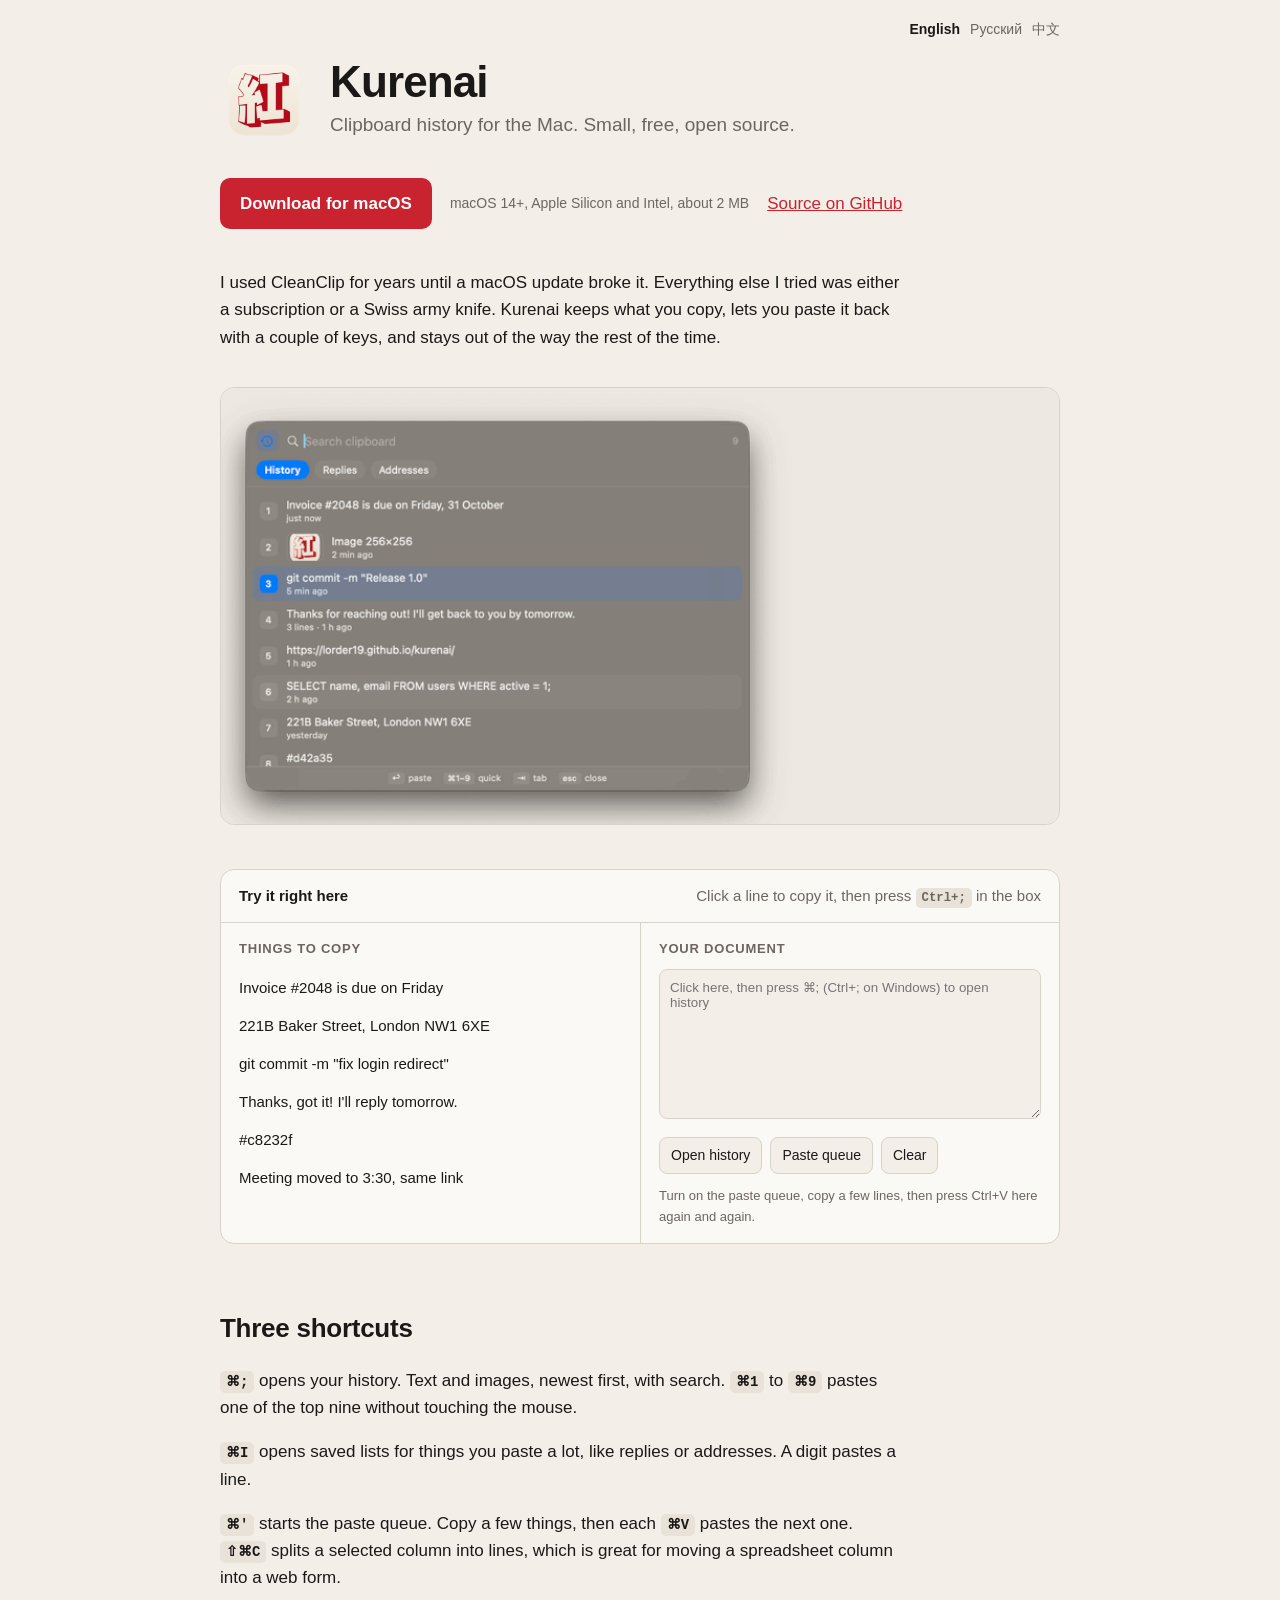
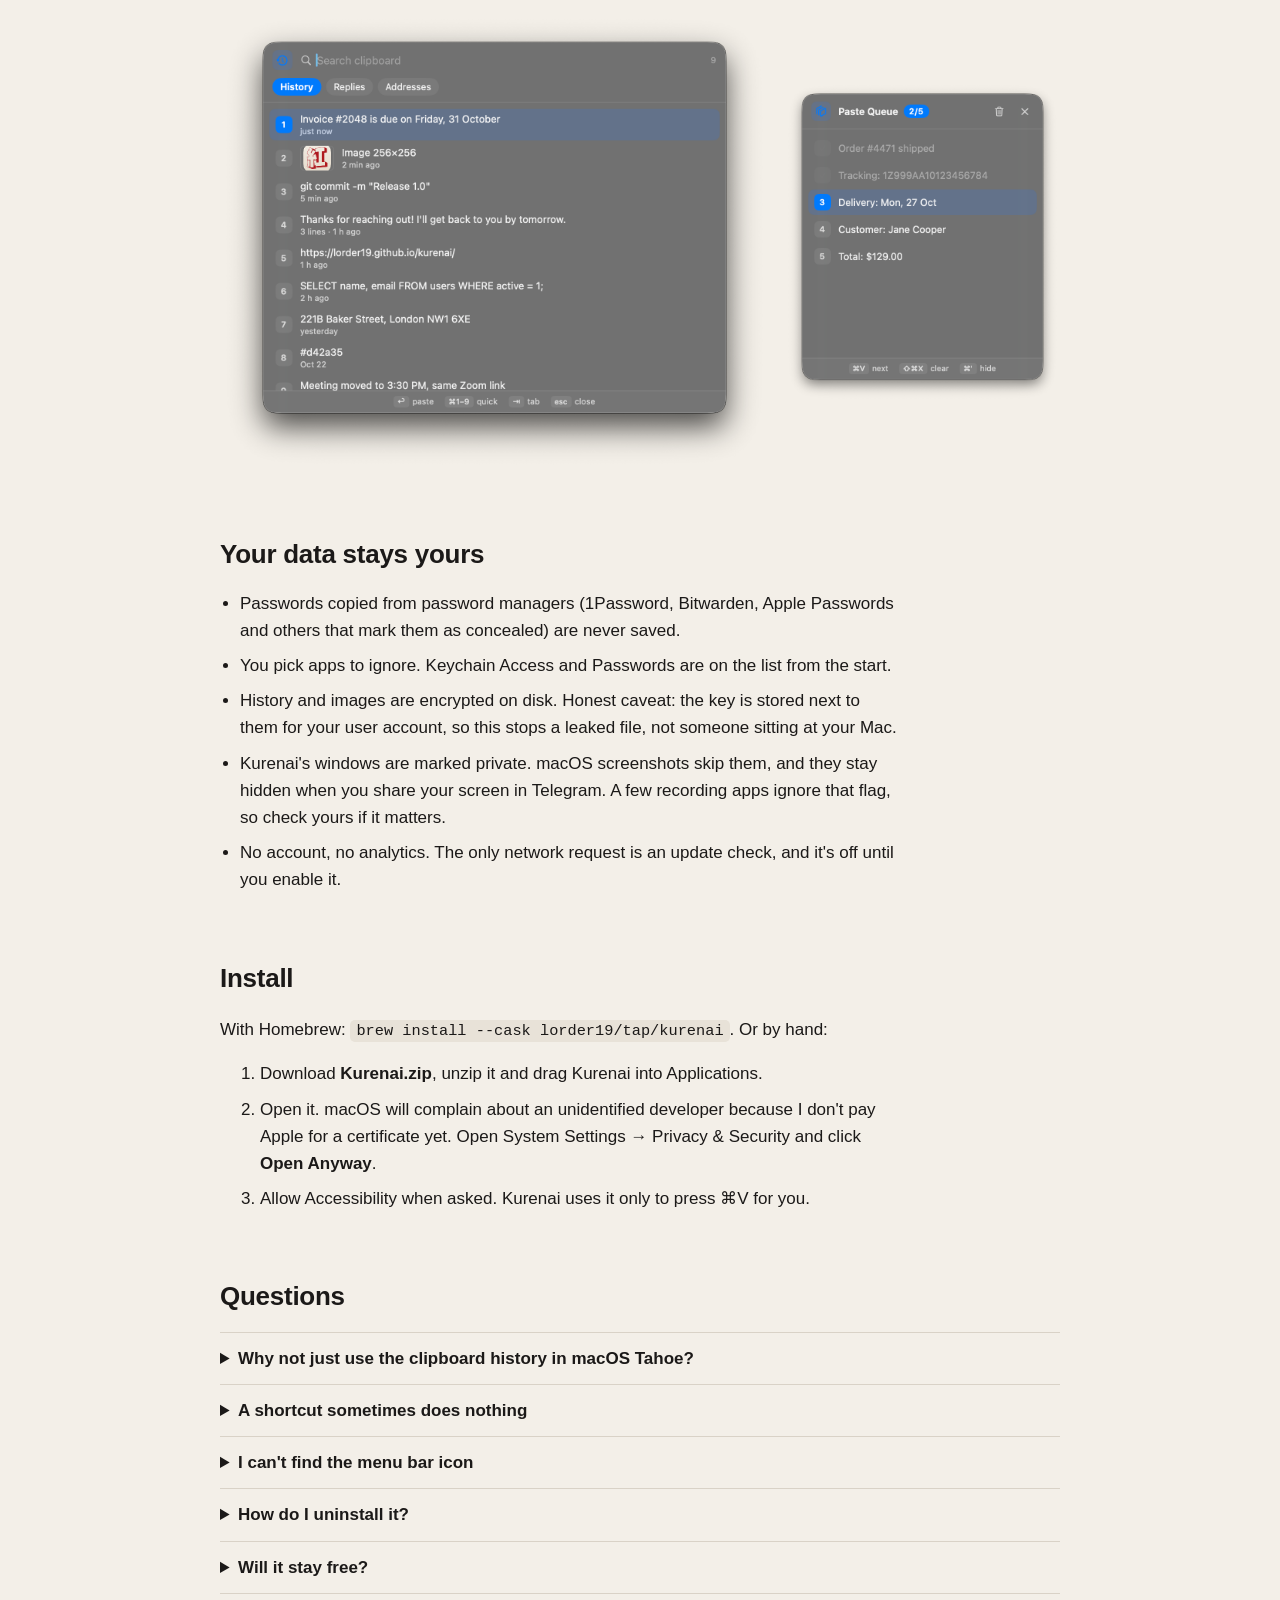
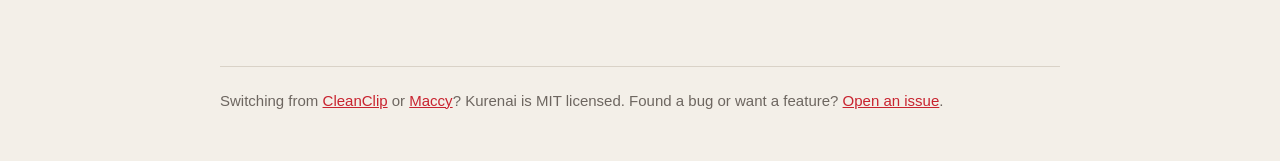
==== docs/index.html @ 61902a56 "Rename Clippo to Kurenai (0.4.0) New name, icon and menu bar icon. Data folder and an app updated in" ====
<!doctype html>
<html lang="en">
<head>
<meta charset="utf-8">
<meta name="viewport" content="width=device-width, initial-scale=1">
<title>Kurenai, clipboard history for the Mac</title>
<meta name="description" content="Free, open-source clipboard manager for macOS. History, saved snippets and a paste queue. Skips passwords, encrypted on disk, no account.">
<link rel="alternate" hreflang="en" href="https://lorder19.github.io/kurenai/">
<link rel="alternate" hreflang="ru" href="https://lorder19.github.io/kurenai/ru/">
<link rel="alternate" hreflang="zh-Hans" href="https://lorder19.github.io/kurenai/zh/">
<link rel="alternate" hreflang="x-default" href="https://lorder19.github.io/kurenai/">
<meta name="google-site-verification" content="4caM0wsNIhxIX8n1iZavVsmcZCDrMV4bq5Y9cVzSwYw" />
<link rel="icon" href="icon.png">
<meta property="og:title" content="Kurenai">
<meta property="og:description" content="Clipboard history for the Mac. Small, free, open source.">
<meta property="og:image" content="https://lorder19.github.io/kurenai/social.png">
<meta name="twitter:card" content="summary_large_image">
<style>
  :root {
    --paper: #f3efe8; --ink: #1b1918; --soft: #6d6660; --line: #d9d2c7; --card: #fbf9f5;
    --red: #c8232f; --red-ink: #8f141d; --key: #e8e2d8; --hl: #fde7e3;
  }
  @media (prefers-color-scheme: dark) {
    :root { --paper: #131211; --ink: #ece7df; --soft: #9a938a; --line: #2c2926; --card: #1b1917; --key: #2a2724; --hl: #3a1d1e; }
  }
  * { box-sizing: border-box; }
  html { -webkit-text-size-adjust: 100%; }
  body { margin: 0; background: var(--paper); color: var(--ink);
         font: 17px/1.6 -apple-system, BlinkMacSystemFont, "Helvetica Neue", sans-serif; }
  a { color: var(--red); }
  .wrap { max-width: 880px; margin: 0 auto; padding: 0 20px; }
  kbd { font: 600 0.82em/1 ui-monospace, "SF Mono", Menlo, monospace; background: var(--key); border-radius: 5px;
        padding: 3px 6px; white-space: nowrap; }

  header { padding: 56px 0 8px; display: grid; grid-template-columns: auto 1fr; gap: 22px; align-items: center; }
  header img { width: 88px; height: 88px; }
  h1 { font-size: 44px; line-height: 1; margin: 0 0 6px; letter-spacing: -0.02em; }
  .lede { margin: 0; color: var(--soft); font-size: 19px; }
  .get { display: flex; flex-wrap: wrap; gap: 10px 18px; align-items: center; margin: 26px 0 0; }
  .btn { background: var(--red); color: #fff; text-decoration: none; padding: 12px 20px; border-radius: 10px; font-weight: 600; }
  .btn:hover { background: var(--red-ink); }
  code { font: 0.9em ui-monospace, "SF Mono", Menlo, monospace; background: var(--key); padding: 2px 6px; border-radius: 5px; }
  .meta { color: var(--soft); font-size: 14px; }

  .note { margin: 40px 0 0; }
  .note, section > p, ul.plain, ol.steps, details p { max-width: 680px; }
  .demo { display: block; width: 100%; height: auto; margin: 36px 0 0; border-radius: 14px; border: 1px solid var(--line); }

  /* playground */
  .play { margin: 44px 0 0; border: 1px solid var(--line); border-radius: 14px; background: var(--card); overflow: hidden; }
  .play-head { display: flex; justify-content: space-between; gap: 12px; flex-wrap: wrap; padding: 14px 18px;
               border-bottom: 1px solid var(--line); font-size: 15px; }
  .play-head b { font-weight: 600; }
  .play-head span { color: var(--soft); }
  .play-body { display: grid; grid-template-columns: 1fr 1fr; }
  .col { padding: 16px 18px; }
  .col + .col { border-left: 1px solid var(--line); }
  .col h3 { margin: 0 0 10px; font-size: 13px; font-weight: 600; color: var(--soft); text-transform: uppercase; letter-spacing: .06em; }
  .src { list-style: none; margin: 0; padding: 0; }
  .src li { padding: 7px 10px; margin: 0 -10px; border-radius: 7px; cursor: pointer; font-size: 15px; }
  .src li:hover { background: var(--hl); }
  .src li.copied { animation: flash .5s; }
  @keyframes flash { from { background: var(--red); color: #fff; } }
  textarea { width: 100%; min-height: 150px; resize: vertical; border: 1px solid var(--line); border-radius: 8px;
             background: var(--paper); color: var(--ink); font: 15px/1.5 inherit; font-family: inherit; padding: 10px; }
  textarea:focus { outline: 2px solid var(--red); outline-offset: -1px; }
  .row { display: flex; flex-wrap: wrap; gap: 8px; margin-top: 10px; }
  .row button { font: inherit; font-size: 14px; border: 1px solid var(--line); background: var(--paper); color: var(--ink);
                padding: 6px 11px; border-radius: 8px; cursor: pointer; }
  .row button[aria-pressed="true"] { background: var(--red); border-color: var(--red); color: #fff; }

  .panel { position: absolute; left: 50%; top: 18px; transform: translateX(-50%); width: min(420px, calc(100% - 24px));
           background: var(--card); border: 1px solid var(--line); border-radius: 12px; box-shadow: 0 20px 50px rgba(0,0,0,.25);
           display: none; z-index: 3; }
  .panel.open { display: block; }
  .panel input { width: 100%; border: 0; border-bottom: 1px solid var(--line); background: transparent; color: var(--ink);
                 font: inherit; padding: 12px 14px; outline: none; }
  .panel ol { list-style: none; margin: 0; padding: 6px; max-height: 260px; overflow: auto; }
  .panel li { display: flex; gap: 10px; align-items: center; padding: 7px 8px; border-radius: 7px; cursor: pointer; font-size: 15px; }
  .panel li.sel { background: var(--hl); }
  .panel li i { font-style: normal; font: 600 12px ui-monospace, Menlo, monospace; width: 20px; height: 20px; border-radius: 5px;
                display: grid; place-items: center; background: var(--key); flex: none; }
  .panel li.sel i { background: var(--red); color: #fff; }
  .panel .empty { padding: 14px; color: var(--soft); font-size: 15px; }
  .stage { position: relative; }
  .queue { margin: 12px 0 0; padding: 0; list-style: none; font-size: 14px; }
  .queue li { padding: 3px 0; color: var(--ink); }
  .queue li.used { color: var(--soft); text-decoration: line-through; }
  .queue li.next::before { content: "→ "; color: var(--red); }
  .hint { color: var(--soft); font-size: 13px; margin: 8px 0 0; }

  section { margin: 64px 0 0; }
  h2 { font-size: 26px; letter-spacing: -0.01em; margin: 0 0 14px; }
  ul.plain { padding-left: 20px; margin: 0; }
  ul.plain li { margin: 8px 0; }
  .shots { display: grid; grid-template-columns: 2fr 1fr; gap: 16px; align-items: center; margin-top: 22px; }
  .shots img { width: 100%; height: auto; }
  ol.steps li { margin: 8px 0; }
  details { border-top: 1px solid var(--line); padding: 12px 0; }
  details:last-of-type { border-bottom: 1px solid var(--line); }
  summary { cursor: pointer; font-weight: 600; }
  details p { color: var(--soft); margin: 8px 0 0; }
  footer { margin: 72px 0 0; padding: 22px 0 48px; border-top: 1px solid var(--line); color: var(--soft); font-size: 15px; }

  @media (max-width: 640px) {
    header { grid-template-columns: 1fr; }
    h1 { font-size: 36px; }
    .play-body { grid-template-columns: 1fr; }
    .col + .col { border-left: 0; border-top: 1px solid var(--line); }
    .shots { grid-template-columns: 1fr; }
    .langs { position: static; text-align: right; padding-top: 14px; }
    header { padding-top: 20px; }
  }
  .langs { position: absolute; top: 18px; right: 20px; font-size: 14px; color: var(--soft); }
  .langs a { color: var(--soft); text-decoration: none; margin-left: 10px; }
  .langs a[aria-current] { color: var(--ink); font-weight: 600; }
  .wrap { position: relative; }
</style>
</head>
<body>
<div class="wrap">
  <nav class="langs"><a href="./" aria-current="page">English</a><a href="ru/">Русский</a><a href="zh/">中文</a></nav>
  <header>
    <img src="icon.png" alt="Kurenai icon">
    <div>
      <h1>Kurenai</h1>
      <p class="lede">Clipboard history for the Mac. Small, free, open source.</p>
    </div>
  </header>
  <div class="get">
    <a class="btn" href="https://github.com/Lorder19/kurenai/releases/latest">Download for macOS</a>
    <span class="meta">macOS 14+, Apple Silicon and Intel, about 2 MB</span>
    <a href="https://github.com/Lorder19/kurenai">Source on GitHub</a>
  </div>

  <p class="note">I used CleanClip for years until a macOS update broke it. Everything else I tried was either a subscription or a Swiss army knife. Kurenai keeps what you copy, lets you paste it back with a couple of keys, and stays out of the way the rest of the time.</p>

  <img class="demo" src="demo.gif" width="800" alt="Kurenai: browsing history, searching, and the paste queue pasting items one by one">

  <div class="play" id="play">
    <div class="play-head"><b>Try it right here</b><span>Click a line to copy it, then press <kbd id="k-hist">⌘;</kbd> in the box</span></div>
    <div class="play-body">
      <div class="col">
        <h3>Things to copy</h3>
        <ul class="src" id="src">
          <li>Invoice #2048 is due on Friday</li>
          <li>221B Baker Street, London NW1 6XE</li>
          <li>git commit -m "fix login redirect"</li>
          <li>Thanks, got it! I'll reply tomorrow.</li>
          <li>#c8232f</li>
          <li>Meeting moved to 3:30, same link</li>
        </ul>
      </div>
      <div class="col stage">
        <h3>Your document</h3>
        <div class="panel" id="panel" role="dialog" aria-label="Clipboard history">
          <input id="q" placeholder="Search clipboard" autocomplete="off">
          <ol id="hist"></ol>
        </div>
        <textarea id="doc" placeholder="Click here, then press ⌘; (Ctrl+; on Windows) to open history"></textarea>
        <div class="row">
          <button id="b-hist">Open history</button>
          <button id="b-queue" aria-pressed="false">Paste queue</button>
          <button id="b-clear">Clear</button>
        </div>
        <ol class="queue" id="queue"></ol>
        <p class="hint" id="hint">Turn on the paste queue, copy a few lines, then press ⌘V here again and again.</p>
      </div>
    </div>
  </div>

  <section>
    <h2>Three shortcuts</h2>
    <p><kbd>⌘;</kbd> opens your history. Text and images, newest first, with search. <kbd>⌘1</kbd> to <kbd>⌘9</kbd> pastes one of the top nine without touching the mouse.</p>
    <p><kbd>⌘I</kbd> opens saved lists for things you paste a lot, like replies or addresses. A digit pastes a line.</p>
    <p><kbd>⌘'</kbd> starts the paste queue. Copy a few things, then each <kbd>⌘V</kbd> pastes the next one. <kbd>⇧⌘C</kbd> splits a selected column into lines, which is great for moving a spreadsheet column into a web form.</p>
    <div class="shots">
      <img src="screenshots/history.png" width="560" alt="Kurenai history window">
      <img src="screenshots/queue.png" width="260" alt="Paste queue window">
    </div>
  </section>

  <section>
    <h2>Your data stays yours</h2>
    <ul class="plain">
      <li>Passwords copied from password managers (1Password, Bitwarden, Apple Passwords and others that mark them as concealed) are never saved.</li>
      <li>You pick apps to ignore. Keychain Access and Passwords are on the list from the start.</li>
      <li>History and images are encrypted on disk. Honest caveat: the key is stored next to them for your user account, so this stops a leaked file, not someone sitting at your Mac.</li>
      <li>Kurenai's windows are marked private. macOS screenshots skip them, and they stay hidden when you share your screen in Telegram. A few recording apps ignore that flag, so check yours if it matters.</li>
      <li>No account, no analytics. The only network request is an update check, and it's off until you enable it.</li>
    </ul>
  </section>

  <section>
    <h2>Install</h2>
    <p>With Homebrew: <code>brew install --cask lorder19/tap/kurenai</code>. Or by hand:</p>
    <ol class="steps">
      <li>Download <b>Kurenai.zip</b>, unzip it and drag Kurenai into Applications.</li>
      <li>Open it. macOS will complain about an unidentified developer because I don't pay Apple for a certificate yet. Open System Settings → Privacy &amp; Security and click <b>Open Anyway</b>.</li>
      <li>Allow Accessibility when asked. Kurenai uses it only to press ⌘V for you.</li>
    </ol>
  </section>

  <section>
    <h2>Questions</h2>
    <details><summary>Why not just use the clipboard history in macOS Tahoe?</summary>
      <p>It's fine for finding something you copied. Kurenai is built around pasting: numbered items, saved lists and the paste queue, all from the keyboard.</p></details>
    <details><summary>A shortcut sometimes does nothing</summary>
      <p>When a password field is focused, macOS turns on Secure Input and blocks global shortcuts for every app. Some password managers forget to turn it off. Switching apps, or restarting the password manager, fixes it. Kurenai shows a warning in its menu when this happens.</p></details>
    <details><summary>I can't find the menu bar icon</summary>
      <p>On MacBooks with a notch, extra icons can hide behind it. The shortcuts still work, and opening Kurenai again from Spotlight brings up Settings.</p></details>
    <details><summary>How do I uninstall it?</summary>
      <p>Quit Kurenai, delete the app, then delete ~/Library/Application Support/Kurenai.</p></details>
    <details><summary>Will it stay free?</summary>
      <p>Yes, everything you see here stays free. I might add a paid version later with extras like keeping rich text formatting, to pay for an Apple developer account.</p></details>
  </section>

  <footer>
    Switching from <a href="cleanclip-alternative/">CleanClip</a> or <a href="maccy-alternative/">Maccy</a>? Kurenai is MIT licensed. Found a bug or want a feature? <a href="https://github.com/Lorder19/kurenai/issues">Open an issue</a>.
  </footer>
</div>

<script>
(() => {
  const mac = /Mac|iPhone|iPad/.test(navigator.platform);
  if (!mac) {
    document.getElementById('k-hist').textContent = 'Ctrl+;';
    document.getElementById('hint').textContent = 'Turn on the paste queue, copy a few lines, then press Ctrl+V here again and again.';
  }
  const doc = document.getElementById('doc'), panel = document.getElementById('panel'), q = document.getElementById('q');
  const histEl = document.getElementById('hist'), queueEl = document.getElementById('queue'), qBtn = document.getElementById('b-queue');
  let history = [], queue = [], cursor = 0, sel = 0, queueOn = false;

  function copy(text, el) {
    history = [text, ...history.filter(t => t !== text)].slice(0, 30);
    if (queueOn) queue.push(text);
    navigator.clipboard?.writeText(text).catch(() => {});
    if (el) { el.classList.remove('copied'); void el.offsetWidth; el.classList.add('copied'); }
    renderQueue();
  }
  function filtered() {
    const s = q.value.trim().toLowerCase();
    return s ? history.filter(t => t.toLowerCase().includes(s)) : history;
  }
  function renderHist() {
    const items = filtered();
    sel = Math.min(sel, Math.max(items.length - 1, 0));
    histEl.innerHTML = '';
    if (!items.length) {
      histEl.innerHTML = '<li class="empty">' + (history.length ? 'Nothing found' : 'Copy something on the left first') + '</li>';
      return;
    }
    items.forEach((t, i) => {
      const li = document.createElement('li');
      if (i === sel) li.className = 'sel';
      const n = document.createElement('i'); n.textContent = i < 9 ? i + 1 : '';
      li.append(n, document.createTextNode(t));
      li.onclick = () => pick(t);
      histEl.append(li);
    });
  }
  function renderQueue() {
    queueEl.innerHTML = '';
    if (!queueOn) return;
    queue.forEach((t, i) => {
      const li = document.createElement('li');
      li.textContent = t;
      li.className = i < cursor ? 'used' : i === cursor ? 'next' : '';
      queueEl.append(li);
    });
  }
  function insert(text) {
    const a = doc.selectionStart, b = doc.selectionEnd;
    doc.value = doc.value.slice(0, a) + text + doc.value.slice(b);
    doc.selectionStart = doc.selectionEnd = a + text.length;
  }
  function openPanel() { q.value = ''; sel = 0; renderHist(); panel.classList.add('open'); q.focus(); }
  function closePanel() { panel.classList.remove('open'); doc.focus(); }
  function pick(t) { closePanel(); insert(t + '\n'); copy(t); }

  document.querySelectorAll('#src li').forEach(li => li.onclick = () => copy(li.textContent, li));
  document.getElementById('b-hist').onclick = openPanel;
  document.getElementById('b-clear').onclick = () => { doc.value = ''; queue = []; cursor = 0; renderQueue(); };
  qBtn.onclick = () => { queueOn = !queueOn; qBtn.setAttribute('aria-pressed', queueOn); queue = []; cursor = 0; renderQueue(); };

  const isMod = e => mac ? e.metaKey : e.ctrlKey;
  doc.addEventListener('keydown', e => {
    if (isMod(e) && e.key === ';') { e.preventDefault(); openPanel(); }
    if (isMod(e) && e.key.toLowerCase() === 'v' && queueOn && queue.length) {
      e.preventDefault();
      if (cursor >= queue.length) cursor = 0;
      insert(queue[cursor] + '\n'); cursor++; renderQueue();
    }
  });
  q.addEventListener('input', () => { sel = 0; renderHist(); });
  q.addEventListener('keydown', e => {
    const items = filtered();
    if (e.key === 'Escape') { e.preventDefault(); closePanel(); }
    else if (e.key === 'ArrowDown') { e.preventDefault(); sel = Math.min(sel + 1, items.length - 1); renderHist(); }
    else if (e.key === 'ArrowUp') { e.preventDefault(); sel = Math.max(sel - 1, 0); renderHist(); }
    else if (e.key === 'Enter' && items[sel]) { e.preventDefault(); pick(items[sel]); }
    else if (isMod(e) && /^[1-9]$/.test(e.key) && items[+e.key - 1]) { e.preventDefault(); pick(items[+e.key - 1]); }
  });
  document.addEventListener('click', e => { if (panel.classList.contains('open') && !panel.contains(e.target) && e.target.id !== 'b-hist') closePanel(); });
})();
</script>
</body>
</html>
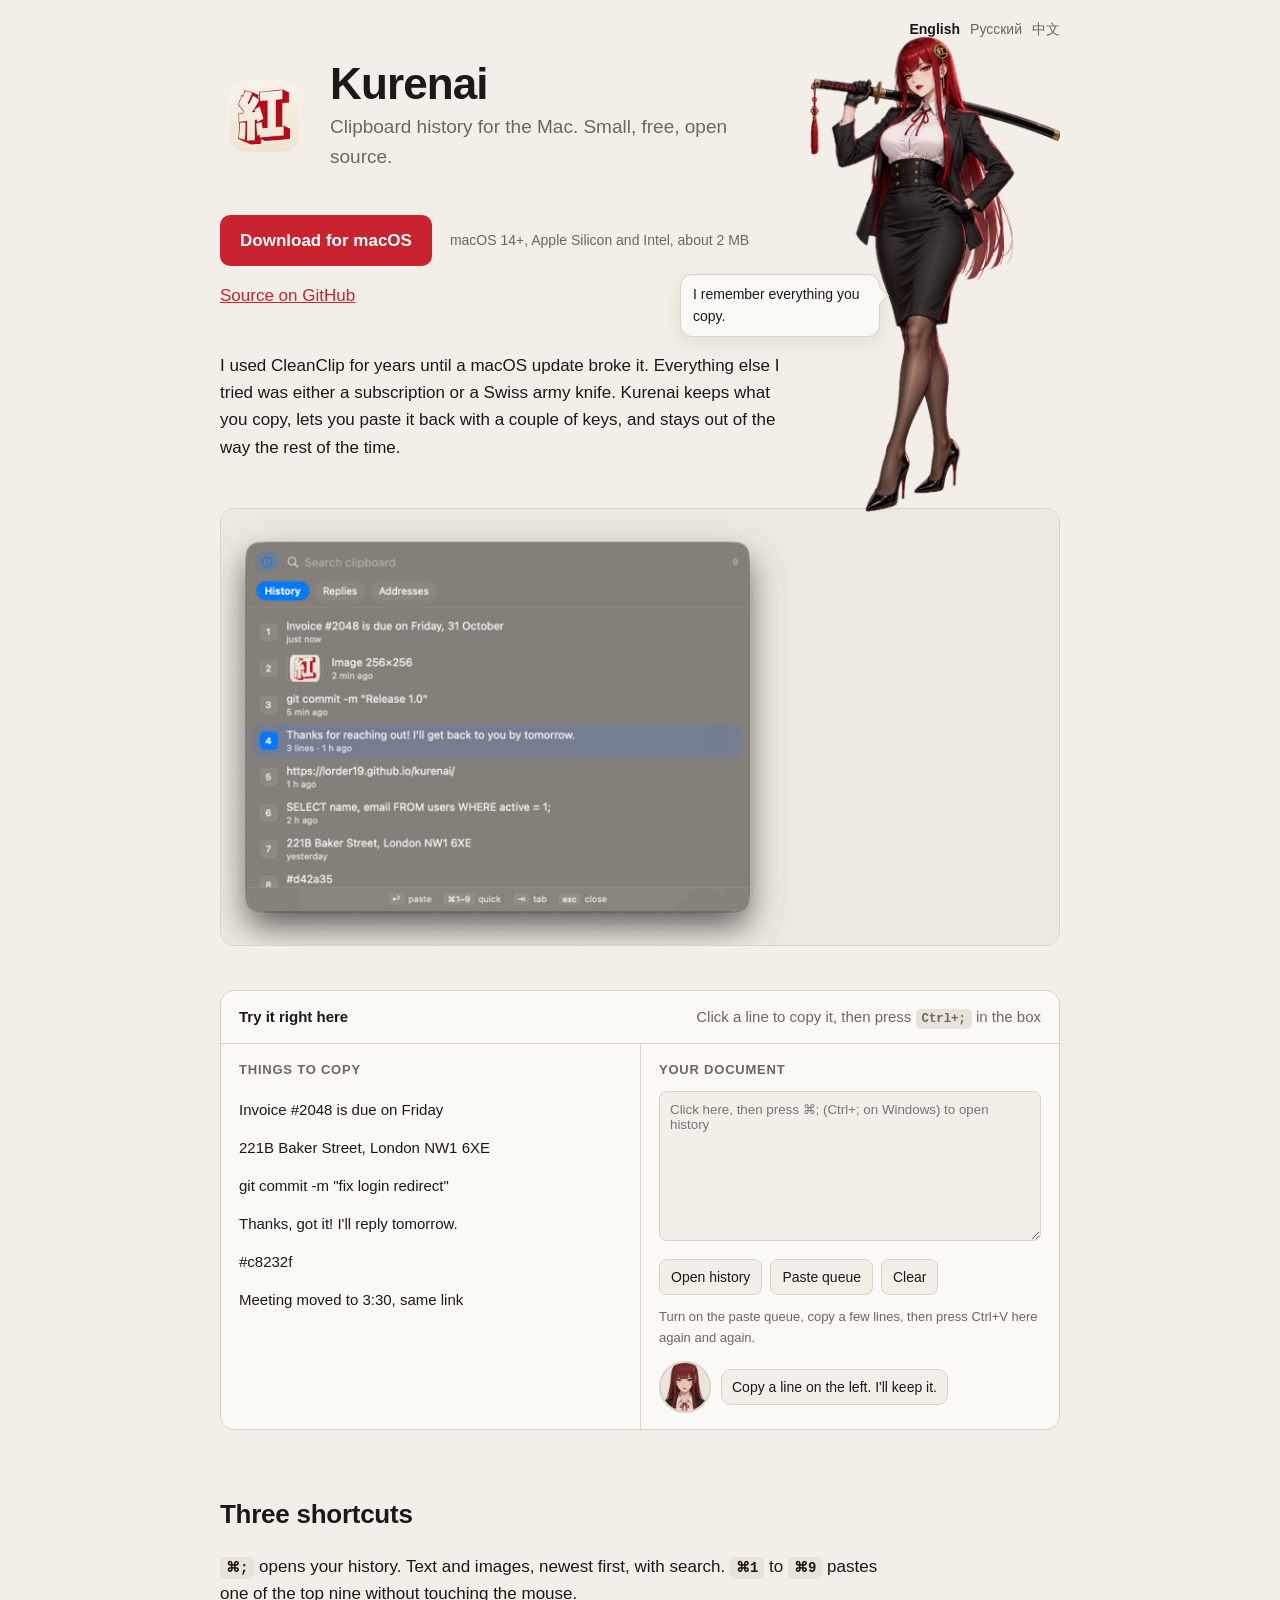
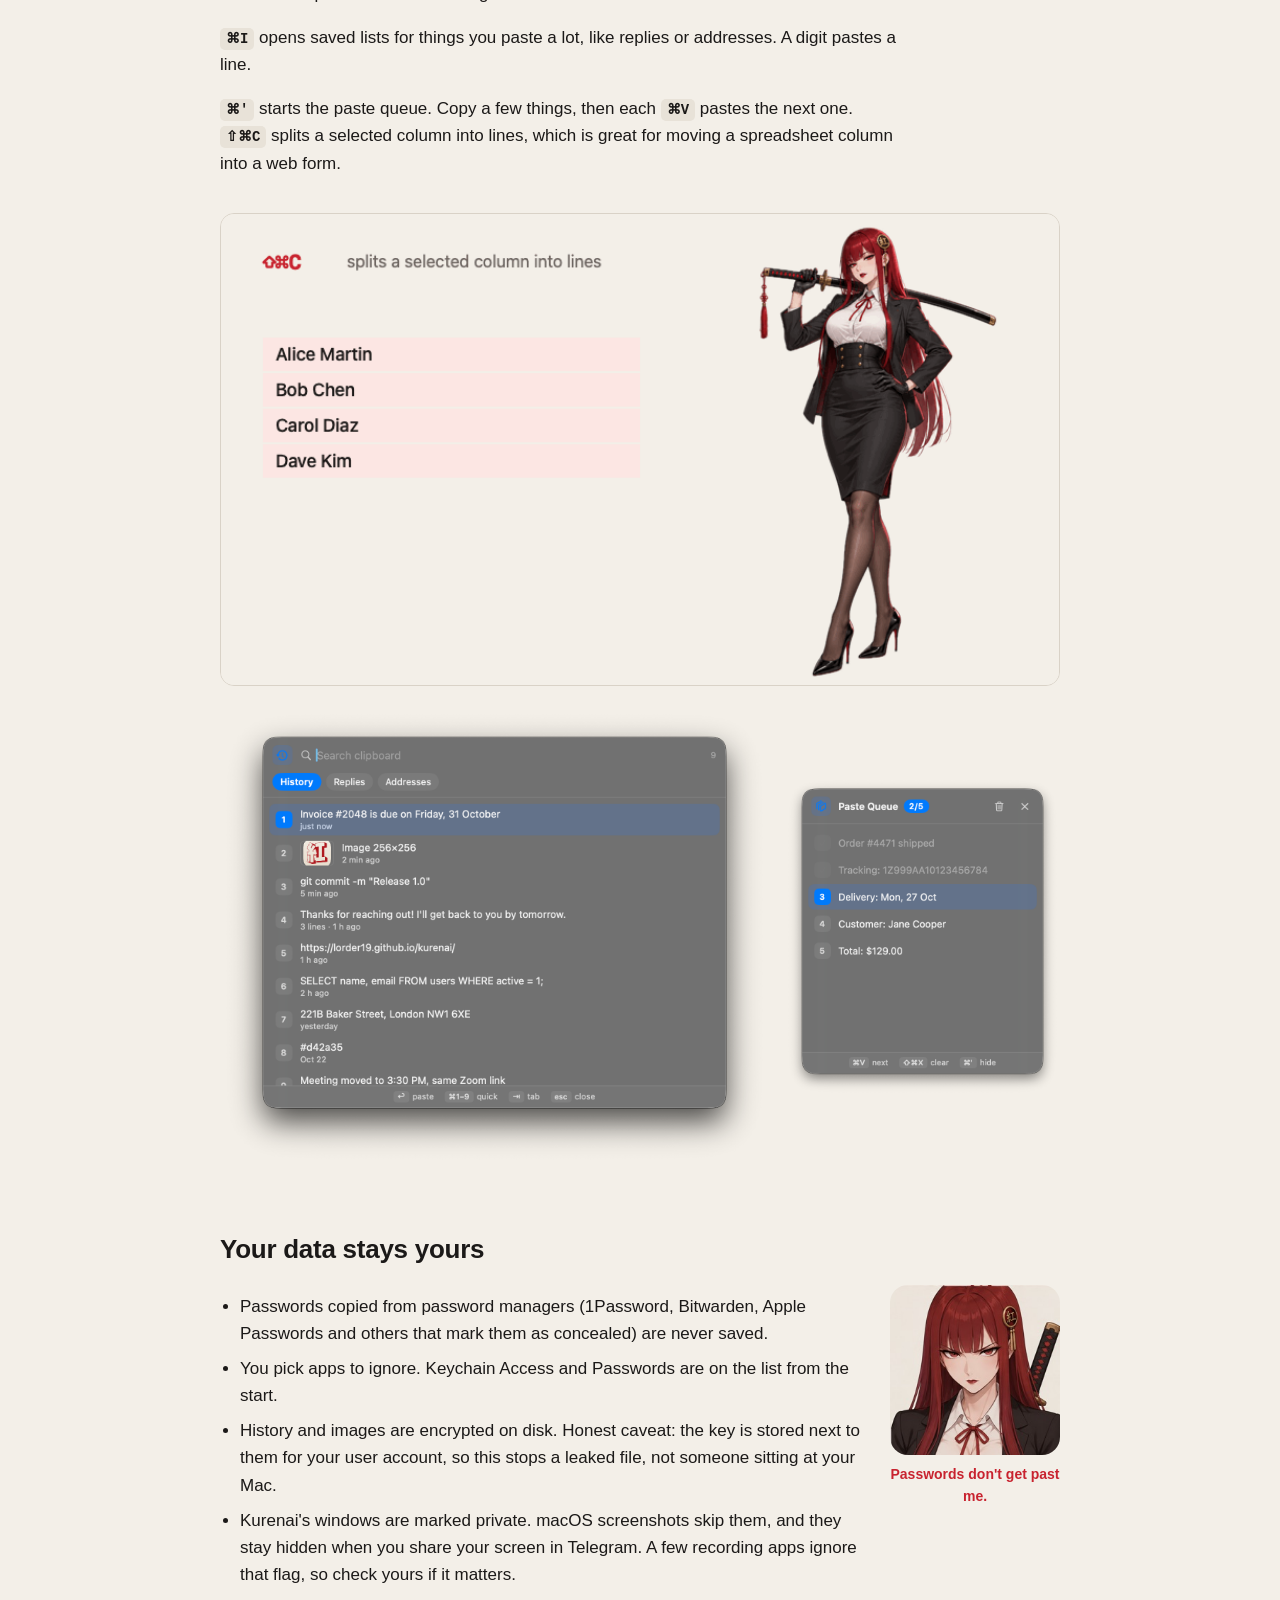
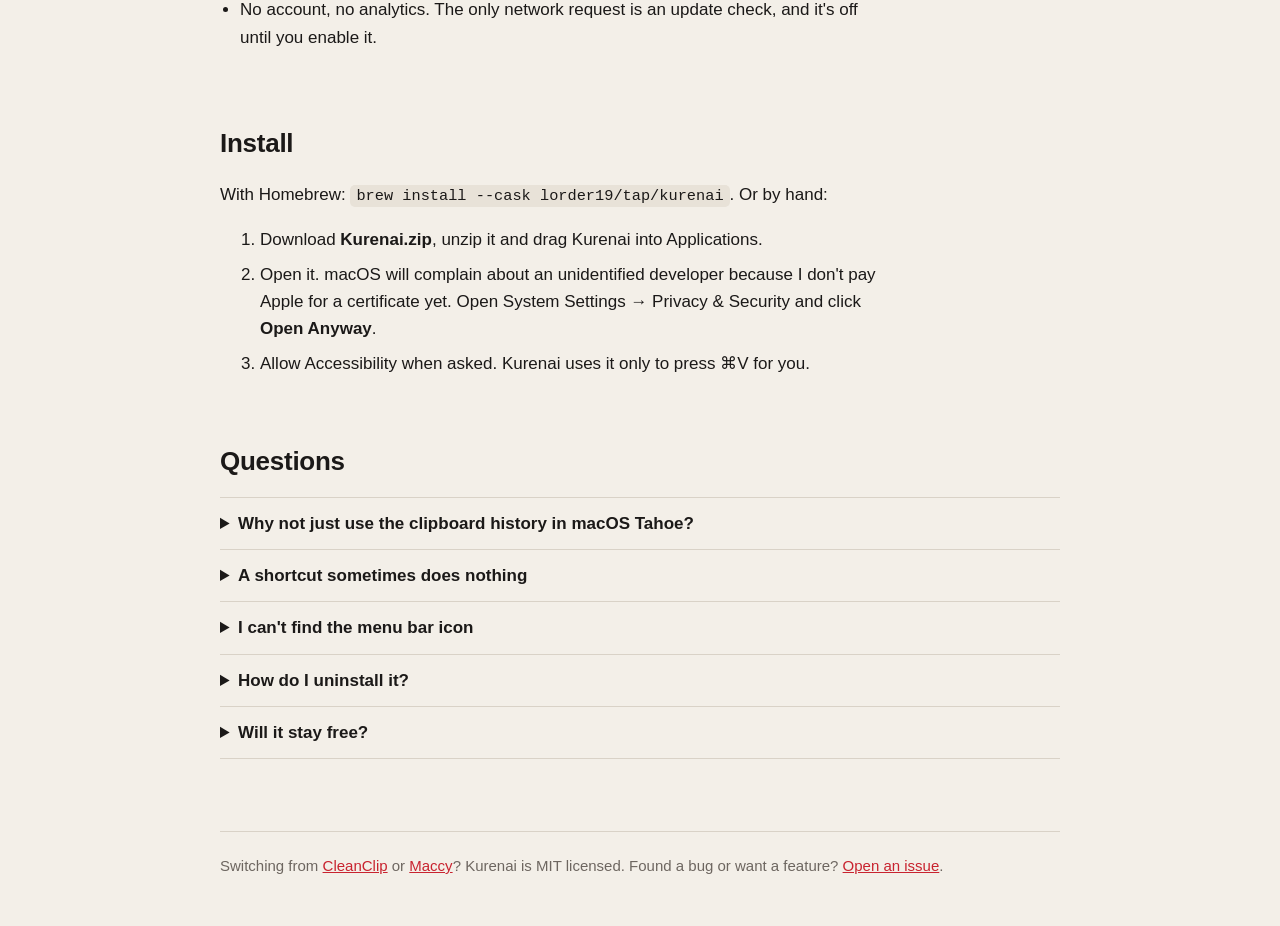
==== commit 73cbffd4: "Site: Kurenai mascot in the hero, sandbox reactions, privacy block, 404, new social card and split G" ====
--- a/docs/index.html
+++ b/docs/index.html
@@ -115,11 +115,38 @@
   .langs a { color: var(--soft); text-decoration: none; margin-left: 10px; }
   .langs a[aria-current] { color: var(--ink); font-weight: 600; }
   .wrap { position: relative; }
+
+  /* mascot */
+  .top { display: grid; grid-template-columns: 1fr 250px; gap: 0 24px; }
+  .mascot { grid-column: 2; grid-row: 1 / span 3; position: relative; margin: 36px 0 -40px; align-self: end; }
+  .mascot img { display: block; width: 100%; height: auto; transform-origin: 50% 100%; animation: breathe 5s ease-in-out infinite; }
+  @keyframes breathe { 50% { transform: scale(1.006, 1.012); } }
+  .say { position: absolute; right: 72%; top: 50%; width: max-content; max-width: 200px; background: var(--card); border: 1px solid var(--line);
+         border-radius: 12px; padding: 8px 12px; font-size: 14px; box-shadow: 0 6px 20px rgba(0,0,0,.08); }
+  .say::after { content: ""; position: absolute; right: -7px; top: 14px; width: 12px; height: 12px; background: var(--card);
+                border: 1px solid var(--line); border-width: 1px 1px 0 0; transform: rotate(45deg); }
+  .kr { display: flex; gap: 10px; align-items: center; margin: 12px 0 0; min-height: 52px; }
+  .kr img { width: 52px; height: 52px; border-radius: 50%; object-fit: cover; object-position: 50% 15%; flex: none;
+            border: 2px solid var(--line); transition: transform .2s; }
+  .kr img.pop { transform: scale(1.12); }
+  .kr span { font-size: 14px; background: var(--paper); border: 1px solid var(--line); border-radius: 10px; padding: 6px 10px; }
+  .priv { display: grid; grid-template-columns: 1fr 170px; gap: 24px; align-items: start; }
+  .priv figure { margin: 0; text-align: center; }
+  .priv figure img { width: 170px; height: 170px; border-radius: 18px; object-fit: cover; object-position: 50% 10%; display: block; }
+  .priv figcaption { font-size: 14px; font-weight: 600; margin-top: 8px; color: var(--red); }
+  @media (max-width: 760px) {
+    .top { grid-template-columns: 1fr; }
+    .mascot { display: none; }
+    .priv { grid-template-columns: 1fr; }
+    .priv figure { display: none; }
+  }
+  @media (prefers-reduced-motion: reduce) { .mascot img { animation: none; } }
 </style>
 </head>
 <body>
 <div class="wrap">
   <nav class="langs"><a href="./" aria-current="page">English</a><a href="ru/">Русский</a><a href="zh/">中文</a></nav>
+  <div class="top">
   <header>
     <img src="icon.png" alt="Kurenai icon">
     <div>
@@ -134,6 +161,8 @@
   </div>
 
   <p class="note">I used CleanClip for years until a macOS update broke it. Everything else I tried was either a subscription or a Swiss army knife. Kurenai keeps what you copy, lets you paste it back with a couple of keys, and stays out of the way the rest of the time.</p>
+    <figure class="mascot"><img src="mascot/kurenai.png" width="500" height="952" alt="Kurenai, the app's mascot: a red-haired woman in a black suit with a katana on her shoulder"><div class="say">I remember everything you copy.</div></figure>
+  </div>
 
   <img class="demo" src="demo.gif" width="800" alt="Kurenai: browsing history, searching, and the paste queue pasting items one by one">
 
@@ -165,6 +194,7 @@
         </div>
         <ol class="queue" id="queue"></ol>
         <p class="hint" id="hint">Turn on the paste queue, copy a few lines, then press ⌘V here again and again.</p>
+        <div class="kr" aria-live="polite"><img id="kr-face" src="mascot/neutral.jpg" alt=""><span id="kr-say">Copy a line on the left. I'll keep it.</span></div>
       </div>
     </div>
   </div>
@@ -174,6 +204,7 @@
     <p><kbd>⌘;</kbd> opens your history. Text and images, newest first, with search. <kbd>⌘1</kbd> to <kbd>⌘9</kbd> pastes one of the top nine without touching the mouse.</p>
     <p><kbd>⌘I</kbd> opens saved lists for things you paste a lot, like replies or addresses. A digit pastes a line.</p>
     <p><kbd>⌘'</kbd> starts the paste queue. Copy a few things, then each <kbd>⌘V</kbd> pastes the next one. <kbd>⇧⌘C</kbd> splits a selected column into lines, which is great for moving a spreadsheet column into a web form.</p>
+    <img class="demo" src="split.gif" width="800" height="450" loading="lazy" alt="Kurenai slices a selected column into four lines for the paste queue">
     <div class="shots">
       <img src="screenshots/history.png" width="560" alt="Kurenai history window">
       <img src="screenshots/queue.png" width="260" alt="Paste queue window">
@@ -182,6 +213,7 @@
 
   <section>
     <h2>Your data stays yours</h2>
+    <div class="priv">
     <ul class="plain">
       <li>Passwords copied from password managers (1Password, Bitwarden, Apple Passwords and others that mark them as concealed) are never saved.</li>
       <li>You pick apps to ignore. Keychain Access and Passwords are on the list from the start.</li>
@@ -189,6 +221,7 @@
       <li>Kurenai's windows are marked private. macOS screenshots skip them, and they stay hidden when you share your screen in Telegram. A few recording apps ignore that flag, so check yours if it matters.</li>
       <li>No account, no analytics. The only network request is an update check, and it's off until you enable it.</li>
     </ul>
+    <figure><img src="mascot/glare.jpg" alt=""><figcaption>Passwords don't get past me.</figcaption></figure></div>
   </section>
 
   <section>
@@ -231,12 +264,20 @@
   const histEl = document.getElementById('hist'), queueEl = document.getElementById('queue'), qBtn = document.getElementById('b-queue');
   let history = [], queue = [], cursor = 0, sel = 0, queueOn = false;
 
+  const KR = {"copied": "Got it. Press ⌘; in the box to see it again.", "qon": "Queue's on. Copy a few lines, I'll keep them in order.", "left": "{n} left. Keep pressing ⌘V.", "done": "All pasted. Not bad.", "qoff": "That's a normal paste. Turn the queue on first.", "none": "Nothing like that in here.", "clear": "Clean slate."}, krFace = document.getElementById('kr-face'), krSay = document.getElementById('kr-say');
+  function react(face, text) {
+    krFace.src = 'mascot/' + face + '.jpg'; krSay.textContent = mac ? text : text.replace(/⌘/g, 'Ctrl+');
+    krFace.classList.remove('pop'); void krFace.offsetWidth; krFace.classList.add('pop');
+    setTimeout(() => krFace.classList.remove('pop'), 220);
+  }
+
   function copy(text, el) {
     history = [text, ...history.filter(t => t !== text)].slice(0, 30);
     if (queueOn) queue.push(text);
     navigator.clipboard?.writeText(text).catch(() => {});
     if (el) { el.classList.remove('copied'); void el.offsetWidth; el.classList.add('copied'); }
     renderQueue();
+    react('smirk', queueOn ? KR.left.replace('{n}', queue.length - cursor) : KR.copied);
   }
   function filtered() {
     const s = q.value.trim().toLowerCase();
@@ -280,8 +321,8 @@
 
   document.querySelectorAll('#src li').forEach(li => li.onclick = () => copy(li.textContent, li));
   document.getElementById('b-hist').onclick = openPanel;
-  document.getElementById('b-clear').onclick = () => { doc.value = ''; queue = []; cursor = 0; renderQueue(); };
-  qBtn.onclick = () => { queueOn = !queueOn; qBtn.setAttribute('aria-pressed', queueOn); queue = []; cursor = 0; renderQueue(); };
+  document.getElementById('b-clear').onclick = () => { doc.value = ''; queue = []; cursor = 0; renderQueue(); react('calm', KR.clear); };
+  qBtn.onclick = () => { queueOn = !queueOn; qBtn.setAttribute('aria-pressed', queueOn); queue = []; cursor = 0; renderQueue(); if (queueOn) react('neutral', KR.qon); };
 
   const isMod = e => mac ? e.metaKey : e.ctrlKey;
   doc.addEventListener('keydown', e => {
@@ -290,9 +331,12 @@
       e.preventDefault();
       if (cursor >= queue.length) cursor = 0;
       insert(queue[cursor] + '\n'); cursor++; renderQueue();
+      const n = queue.length - cursor;
+      n ? react('smirk', KR.left.replace('{n}', n)) : react('smile', KR.done);
     }
+    else if (isMod(e) && e.key.toLowerCase() === 'v' && !queueOn && history.length) react('unimpressed', KR.qoff);
   });
-  q.addEventListener('input', () => { sel = 0; renderHist(); });
+  q.addEventListener('input', () => { sel = 0; renderHist(); if (q.value.trim() && !filtered().length) react('unimpressed', KR.none); });
   q.addEventListener('keydown', e => {
     const items = filtered();
     if (e.key === 'Escape') { e.preventDefault(); closePanel(); }
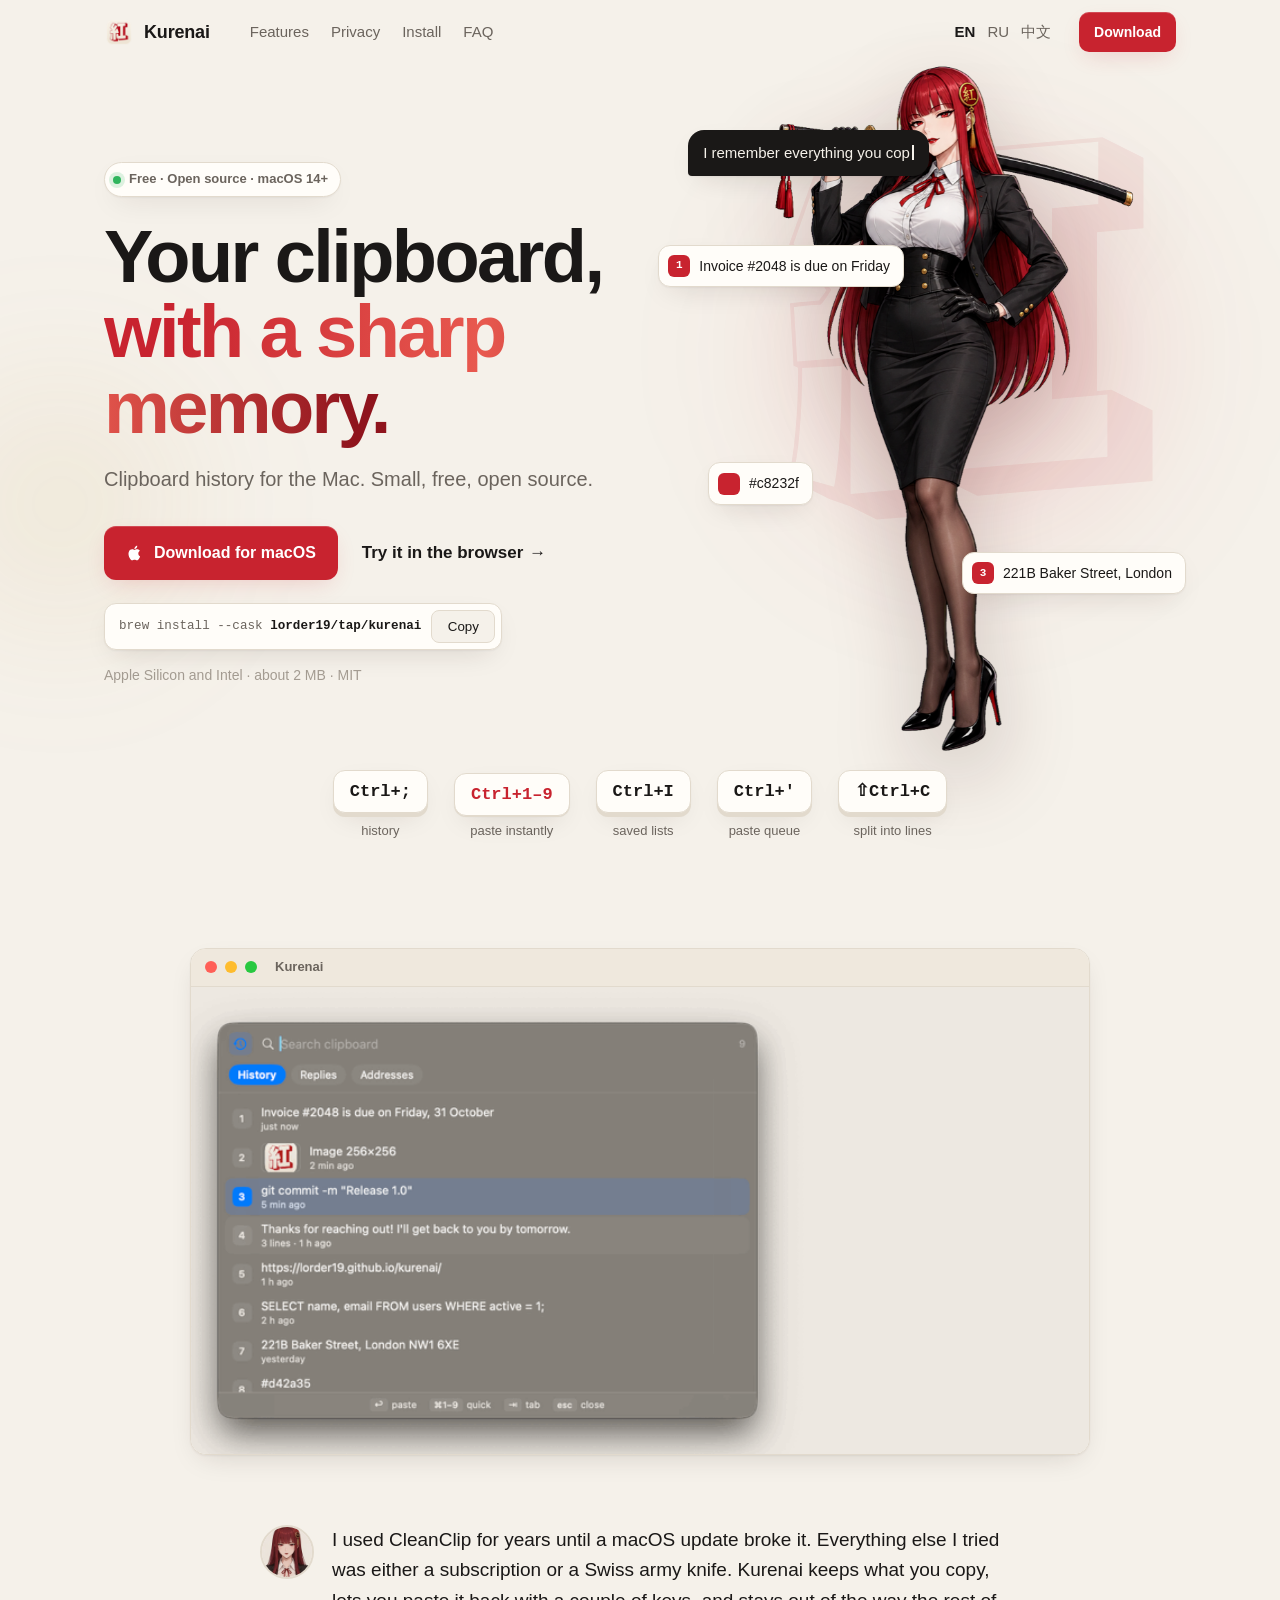
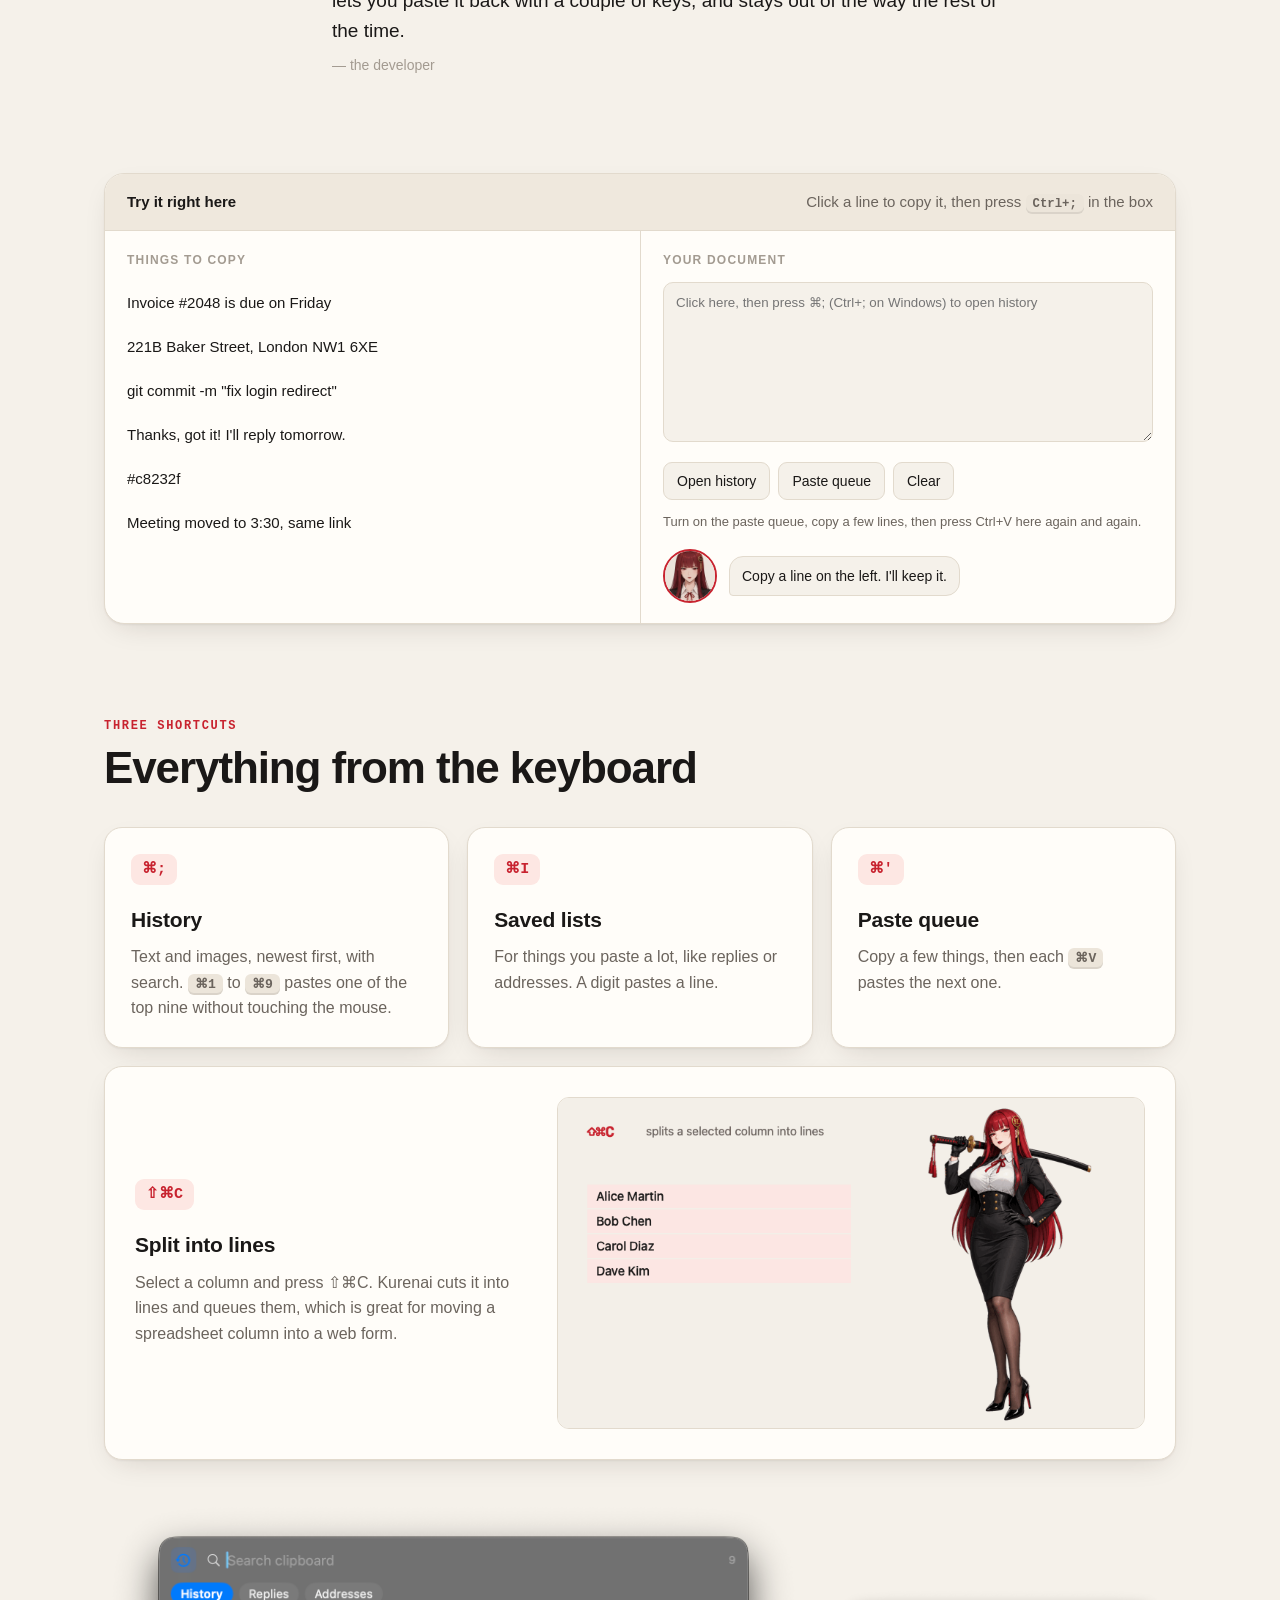
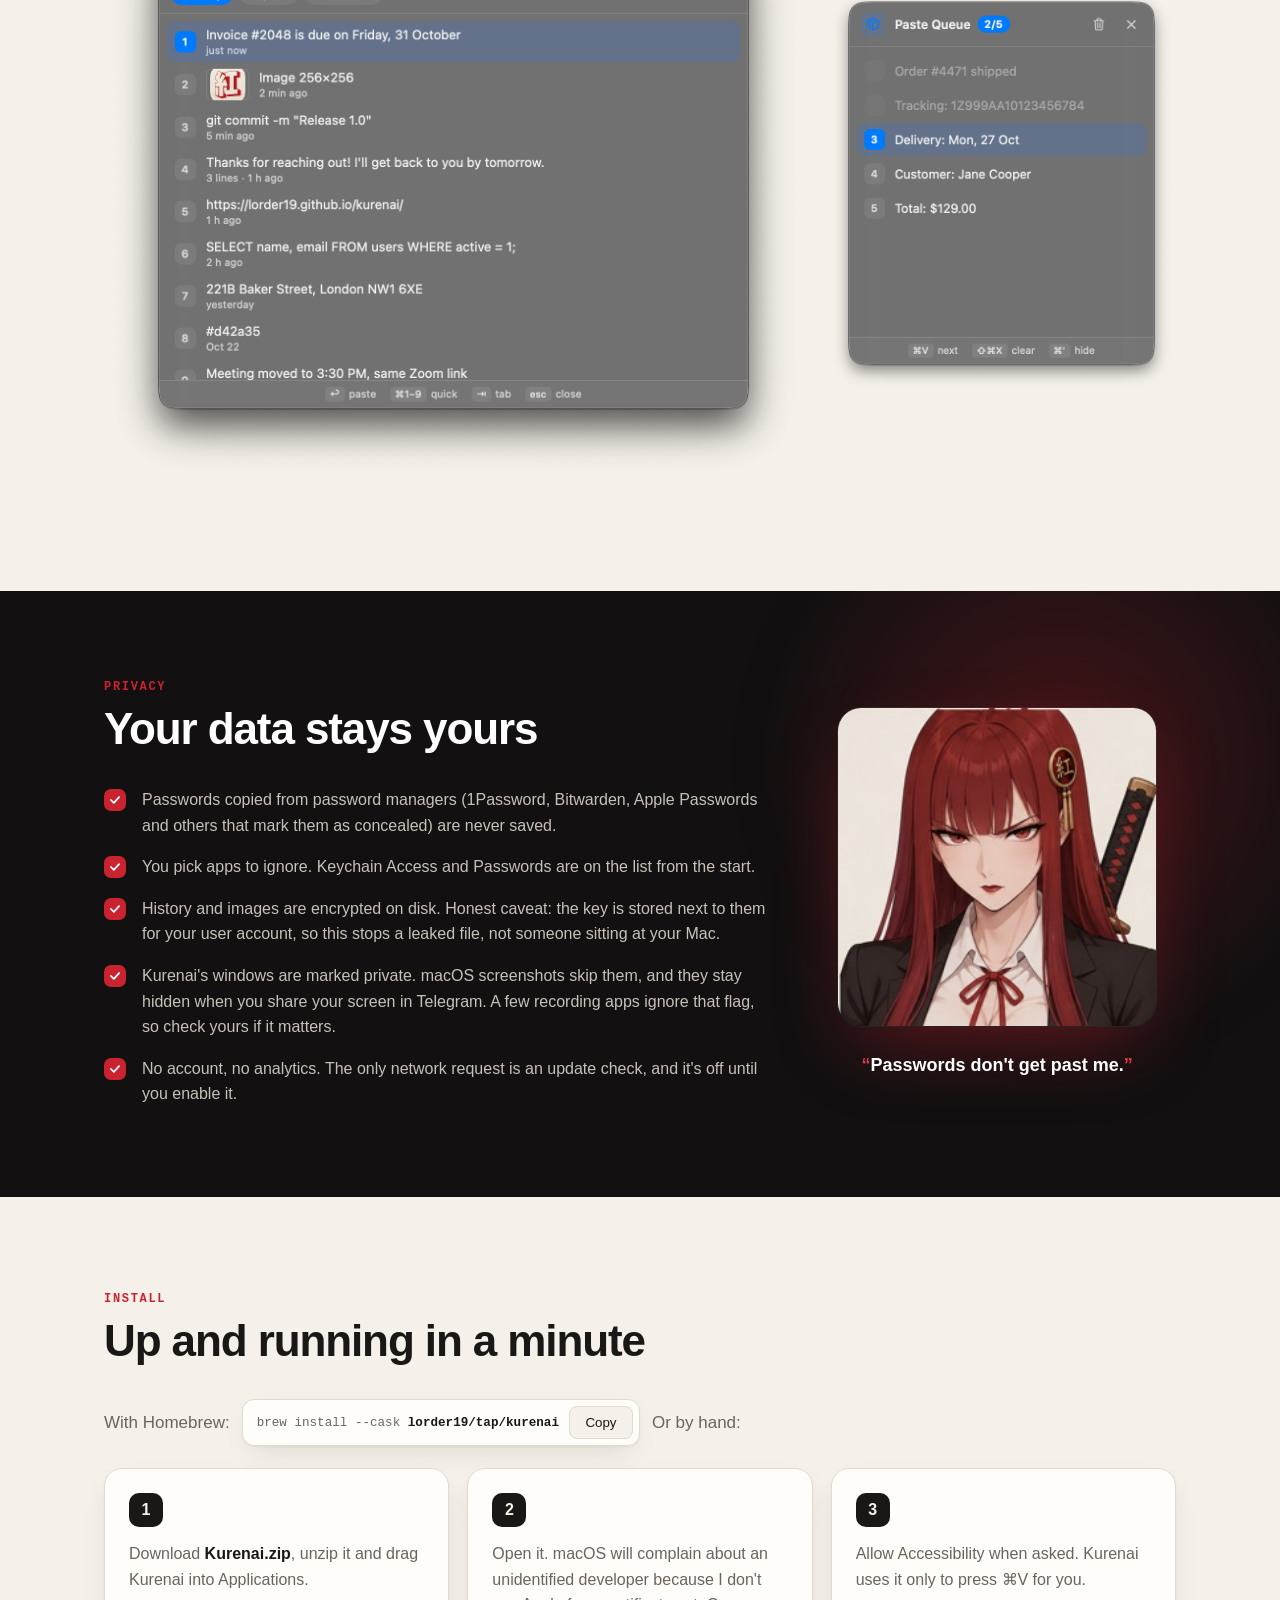
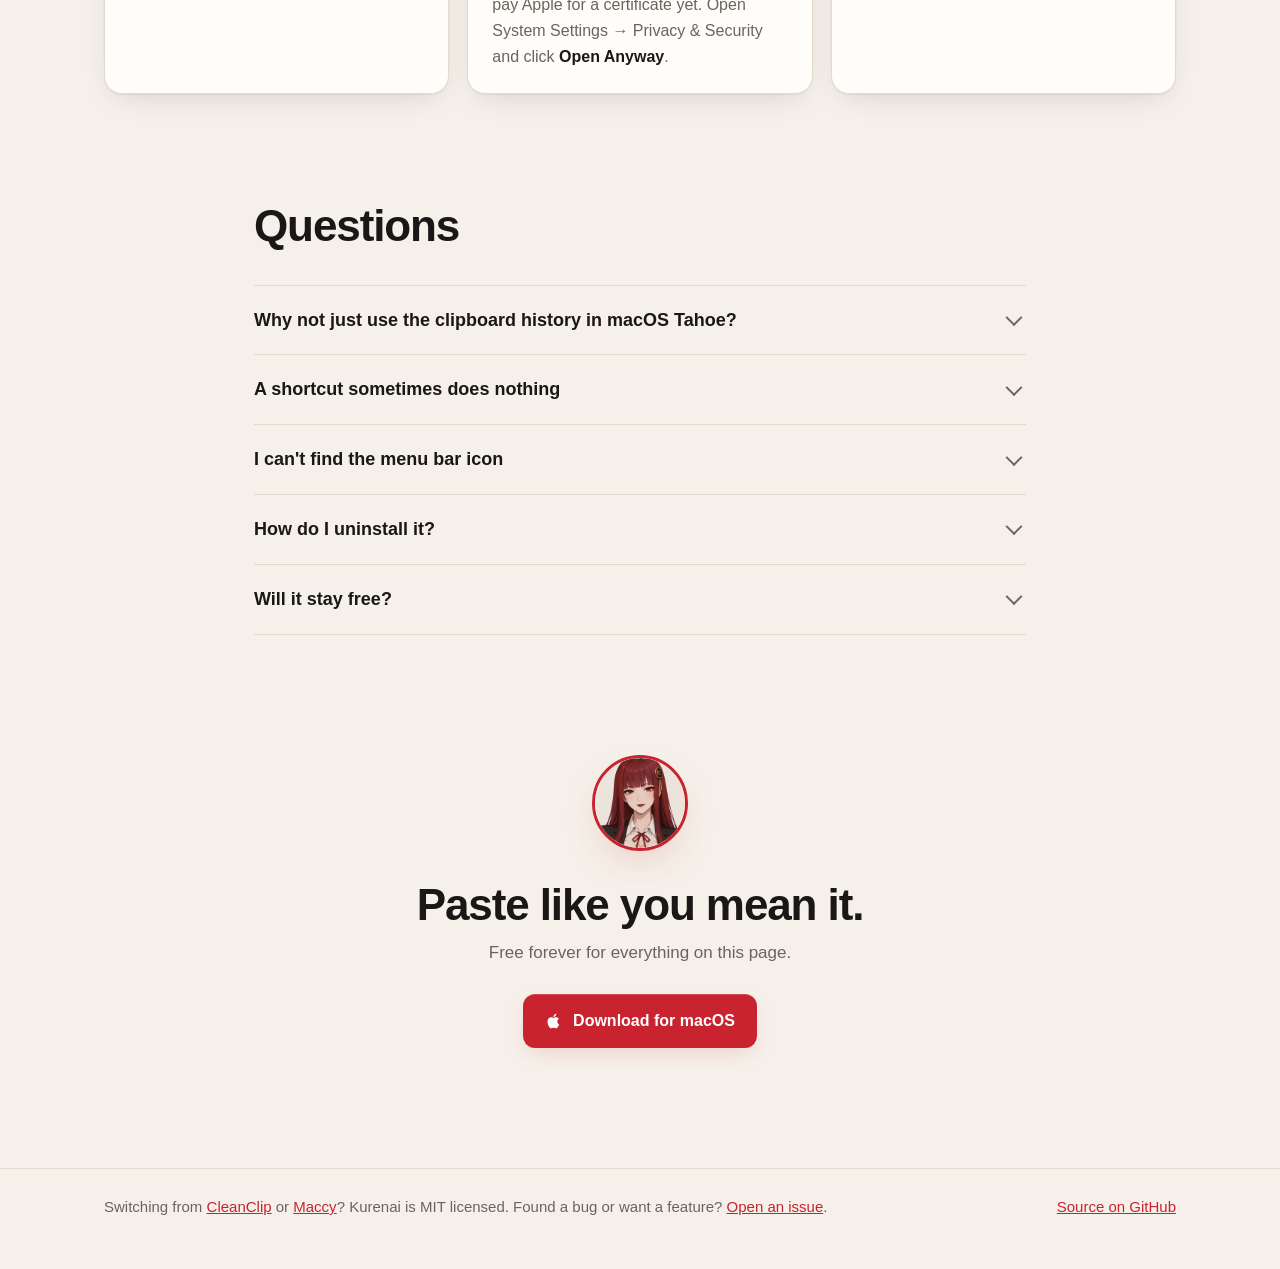
==== commit 5890dfc1: "Landing redesign: sticky nav, animated hero with mascot, keycaps, feature cards, dark privacy block;" ====
--- a/docs/index.html
+++ b/docs/index.html
@@ -9,321 +9,463 @@
 <link rel="alternate" hreflang="ru" href="https://lorder19.github.io/kurenai/ru/">
 <link rel="alternate" hreflang="zh-Hans" href="https://lorder19.github.io/kurenai/zh/">
 <link rel="alternate" hreflang="x-default" href="https://lorder19.github.io/kurenai/">
+<link rel="canonical" href="https://lorder19.github.io/kurenai/">
 <meta name="google-site-verification" content="4caM0wsNIhxIX8n1iZavVsmcZCDrMV4bq5Y9cVzSwYw" />
 <link rel="icon" href="icon.png">
+<meta name="theme-color" content="#f5f1ea" media="(prefers-color-scheme: light)">
+<meta name="theme-color" content="#0f0e0e" media="(prefers-color-scheme: dark)">
 <meta property="og:title" content="Kurenai">
 <meta property="og:description" content="Clipboard history for the Mac. Small, free, open source.">
 <meta property="og:image" content="https://lorder19.github.io/kurenai/social.png">
 <meta name="twitter:card" content="summary_large_image">
+<link rel="preload" as="image" href="mascot/kurenai.png">
 <style>
-  :root {
-    --paper: #f3efe8; --ink: #1b1918; --soft: #6d6660; --line: #d9d2c7; --card: #fbf9f5;
-    --red: #c8232f; --red-ink: #8f141d; --key: #e8e2d8; --hl: #fde7e3;
-  }
-  @media (prefers-color-scheme: dark) {
-    :root { --paper: #131211; --ink: #ece7df; --soft: #9a938a; --line: #2c2926; --card: #1b1917; --key: #2a2724; --hl: #3a1d1e; }
-  }
-  * { box-sizing: border-box; }
-  html { -webkit-text-size-adjust: 100%; }
-  body { margin: 0; background: var(--paper); color: var(--ink);
-         font: 17px/1.6 -apple-system, BlinkMacSystemFont, "Helvetica Neue", sans-serif; }
-  a { color: var(--red); }
-  .wrap { max-width: 880px; margin: 0 auto; padding: 0 20px; }
-  kbd { font: 600 0.82em/1 ui-monospace, "SF Mono", Menlo, monospace; background: var(--key); border-radius: 5px;
-        padding: 3px 6px; white-space: nowrap; }
-
-  header { padding: 56px 0 8px; display: grid; grid-template-columns: auto 1fr; gap: 22px; align-items: center; }
-  header img { width: 88px; height: 88px; }
-  h1 { font-size: 44px; line-height: 1; margin: 0 0 6px; letter-spacing: -0.02em; }
-  .lede { margin: 0; color: var(--soft); font-size: 19px; }
-  .get { display: flex; flex-wrap: wrap; gap: 10px 18px; align-items: center; margin: 26px 0 0; }
-  .btn { background: var(--red); color: #fff; text-decoration: none; padding: 12px 20px; border-radius: 10px; font-weight: 600; }
-  .btn:hover { background: var(--red-ink); }
-  code { font: 0.9em ui-monospace, "SF Mono", Menlo, monospace; background: var(--key); padding: 2px 6px; border-radius: 5px; }
-  .meta { color: var(--soft); font-size: 14px; }
-
-  .note { margin: 40px 0 0; }
-  .note, section > p, ul.plain, ol.steps, details p { max-width: 680px; }
-  .demo { display: block; width: 100%; height: auto; margin: 36px 0 0; border-radius: 14px; border: 1px solid var(--line); }
-
-  /* playground */
-  .play { margin: 44px 0 0; border: 1px solid var(--line); border-radius: 14px; background: var(--card); overflow: hidden; }
-  .play-head { display: flex; justify-content: space-between; gap: 12px; flex-wrap: wrap; padding: 14px 18px;
-               border-bottom: 1px solid var(--line); font-size: 15px; }
-  .play-head b { font-weight: 600; }
-  .play-head span { color: var(--soft); }
-  .play-body { display: grid; grid-template-columns: 1fr 1fr; }
-  .col { padding: 16px 18px; }
-  .col + .col { border-left: 1px solid var(--line); }
-  .col h3 { margin: 0 0 10px; font-size: 13px; font-weight: 600; color: var(--soft); text-transform: uppercase; letter-spacing: .06em; }
-  .src { list-style: none; margin: 0; padding: 0; }
-  .src li { padding: 7px 10px; margin: 0 -10px; border-radius: 7px; cursor: pointer; font-size: 15px; }
-  .src li:hover { background: var(--hl); }
-  .src li.copied { animation: flash .5s; }
-  @keyframes flash { from { background: var(--red); color: #fff; } }
-  textarea { width: 100%; min-height: 150px; resize: vertical; border: 1px solid var(--line); border-radius: 8px;
-             background: var(--paper); color: var(--ink); font: 15px/1.5 inherit; font-family: inherit; padding: 10px; }
-  textarea:focus { outline: 2px solid var(--red); outline-offset: -1px; }
-  .row { display: flex; flex-wrap: wrap; gap: 8px; margin-top: 10px; }
-  .row button { font: inherit; font-size: 14px; border: 1px solid var(--line); background: var(--paper); color: var(--ink);
-                padding: 6px 11px; border-radius: 8px; cursor: pointer; }
-  .row button[aria-pressed="true"] { background: var(--red); border-color: var(--red); color: #fff; }
-
-  .panel { position: absolute; left: 50%; top: 18px; transform: translateX(-50%); width: min(420px, calc(100% - 24px));
-           background: var(--card); border: 1px solid var(--line); border-radius: 12px; box-shadow: 0 20px 50px rgba(0,0,0,.25);
-           display: none; z-index: 3; }
-  .panel.open { display: block; }
-  .panel input { width: 100%; border: 0; border-bottom: 1px solid var(--line); background: transparent; color: var(--ink);
-                 font: inherit; padding: 12px 14px; outline: none; }
-  .panel ol { list-style: none; margin: 0; padding: 6px; max-height: 260px; overflow: auto; }
-  .panel li { display: flex; gap: 10px; align-items: center; padding: 7px 8px; border-radius: 7px; cursor: pointer; font-size: 15px; }
-  .panel li.sel { background: var(--hl); }
-  .panel li i { font-style: normal; font: 600 12px ui-monospace, Menlo, monospace; width: 20px; height: 20px; border-radius: 5px;
-                display: grid; place-items: center; background: var(--key); flex: none; }
-  .panel li.sel i { background: var(--red); color: #fff; }
-  .panel .empty { padding: 14px; color: var(--soft); font-size: 15px; }
-  .stage { position: relative; }
-  .queue { margin: 12px 0 0; padding: 0; list-style: none; font-size: 14px; }
-  .queue li { padding: 3px 0; color: var(--ink); }
-  .queue li.used { color: var(--soft); text-decoration: line-through; }
-  .queue li.next::before { content: "→ "; color: var(--red); }
-  .hint { color: var(--soft); font-size: 13px; margin: 8px 0 0; }
-
-  section { margin: 64px 0 0; }
-  h2 { font-size: 26px; letter-spacing: -0.01em; margin: 0 0 14px; }
-  ul.plain { padding-left: 20px; margin: 0; }
-  ul.plain li { margin: 8px 0; }
-  .shots { display: grid; grid-template-columns: 2fr 1fr; gap: 16px; align-items: center; margin-top: 22px; }
-  .shots img { width: 100%; height: auto; }
-  ol.steps li { margin: 8px 0; }
-  details { border-top: 1px solid var(--line); padding: 12px 0; }
-  details:last-of-type { border-bottom: 1px solid var(--line); }
-  summary { cursor: pointer; font-weight: 600; }
-  details p { color: var(--soft); margin: 8px 0 0; }
-  footer { margin: 72px 0 0; padding: 22px 0 48px; border-top: 1px solid var(--line); color: var(--soft); font-size: 15px; }
-
-  @media (max-width: 640px) {
-    header { grid-template-columns: 1fr; }
-    h1 { font-size: 36px; }
-    .play-body { grid-template-columns: 1fr; }
-    .col + .col { border-left: 0; border-top: 1px solid var(--line); }
-    .shots { grid-template-columns: 1fr; }
-    .langs { position: static; text-align: right; padding-top: 14px; }
-    header { padding-top: 20px; }
-  }
-  .langs { position: absolute; top: 18px; right: 20px; font-size: 14px; color: var(--soft); }
-  .langs a { color: var(--soft); text-decoration: none; margin-left: 10px; }
-  .langs a[aria-current] { color: var(--ink); font-weight: 600; }
-  .wrap { position: relative; }
-
-  /* mascot */
-  .top { display: grid; grid-template-columns: 1fr 250px; gap: 0 24px; }
-  .mascot { grid-column: 2; grid-row: 1 / span 3; position: relative; margin: 36px 0 -40px; align-self: end; }
-  .mascot img { display: block; width: 100%; height: auto; transform-origin: 50% 100%; animation: breathe 5s ease-in-out infinite; }
-  @keyframes breathe { 50% { transform: scale(1.006, 1.012); } }
-  .say { position: absolute; right: 72%; top: 50%; width: max-content; max-width: 200px; background: var(--card); border: 1px solid var(--line);
-         border-radius: 12px; padding: 8px 12px; font-size: 14px; box-shadow: 0 6px 20px rgba(0,0,0,.08); }
-  .say::after { content: ""; position: absolute; right: -7px; top: 14px; width: 12px; height: 12px; background: var(--card);
-                border: 1px solid var(--line); border-width: 1px 1px 0 0; transform: rotate(45deg); }
-  .kr { display: flex; gap: 10px; align-items: center; margin: 12px 0 0; min-height: 52px; }
-  .kr img { width: 52px; height: 52px; border-radius: 50%; object-fit: cover; object-position: 50% 15%; flex: none;
-            border: 2px solid var(--line); transition: transform .2s; }
-  .kr img.pop { transform: scale(1.12); }
-  .kr span { font-size: 14px; background: var(--paper); border: 1px solid var(--line); border-radius: 10px; padding: 6px 10px; }
-  .priv { display: grid; grid-template-columns: 1fr 170px; gap: 24px; align-items: start; }
-  .priv figure { margin: 0; text-align: center; }
-  .priv figure img { width: 170px; height: 170px; border-radius: 18px; object-fit: cover; object-position: 50% 10%; display: block; }
-  .priv figcaption { font-size: 14px; font-weight: 600; margin-top: 8px; color: var(--red); }
-  @media (max-width: 760px) {
-    .top { grid-template-columns: 1fr; }
-    .mascot { display: none; }
-    .priv { grid-template-columns: 1fr; }
-    .priv figure { display: none; }
-  }
-  @media (prefers-reduced-motion: reduce) { .mascot img { animation: none; } }
+:root {
+  --paper: #f5f1ea; --paper-2: #efe8dd; --ink: #1a1817; --soft: #6b645d; --faint: #a39b91; --line: #e2dacd; --card: #fffdf9;
+  --red: #c8232f; --red-2: #e03a45; --red-ink: #8f141d; --key: #ece5da; --hl: #fde7e3; --glow: rgba(200, 35, 47, .22);
+  --shadow: 0 1px 2px rgba(40, 20, 10, .05), 0 10px 30px -12px rgba(40, 20, 10, .18);
+  --radius: 18px;
+}
+@media (prefers-color-scheme: dark) {
+  :root { --paper: #0f0e0e; --paper-2: #161414; --ink: #efe9e1; --soft: #a39b92; --faint: #6b645d; --line: #2a2725; --card: #181615;
+          --key: #26231f; --hl: #3a1d1e; --glow: rgba(224, 58, 69, .28); --shadow: 0 1px 2px rgba(0,0,0,.4), 0 14px 40px -14px rgba(0,0,0,.7); }
+}
+* { box-sizing: border-box; }
+html { overflow-x: clip; -webkit-text-size-adjust: 100%; scroll-behavior: smooth; scroll-padding-top: 76px; }
+body { margin: 0; background: var(--paper); color: var(--ink); overflow-x: hidden;
+       font: 17px/1.6 -apple-system, BlinkMacSystemFont, "SF Pro Text", "Helvetica Neue", "PingFang SC", sans-serif; -webkit-font-smoothing: antialiased; }
+a { color: var(--red); }
+img { max-width: 100%; }
+.wrap { max-width: 1120px; margin: 0 auto; padding: 0 24px; }
+kbd { font: 600 .82em/1 ui-monospace, "SF Mono", Menlo, monospace; background: var(--key); border-radius: 6px; padding: 3px 7px;
+      white-space: nowrap; box-shadow: inset 0 -2px 0 rgba(0,0,0,.08); }
+code { font: .9em ui-monospace, "SF Mono", Menlo, monospace; }
+
+/* nav */
+.nav { position: sticky; top: 0; z-index: 20; transition: background .3s, box-shadow .3s, backdrop-filter .3s; }
+.nav.solid { background: color-mix(in srgb, var(--paper) 78%, transparent); backdrop-filter: saturate(1.6) blur(16px);
+             -webkit-backdrop-filter: saturate(1.6) blur(16px); box-shadow: 0 1px 0 var(--line); }
+.nav .wrap { display: flex; align-items: center; gap: 28px; height: 64px; }
+.brand { display: flex; align-items: center; gap: 10px; font-weight: 700; font-size: 18px; color: var(--ink); text-decoration: none; letter-spacing: -.01em; }
+.brand img { width: 30px; height: 30px; }
+.nav .links { display: flex; gap: 22px; margin-left: 12px; }
+.nav .links a, .langs a { color: var(--soft); text-decoration: none; font-size: 15px; transition: color .2s; }
+.nav .links a:hover, .langs a:hover { color: var(--ink); }
+.langs { margin-left: auto; display: flex; gap: 12px; }
+.langs a[aria-current] { color: var(--ink); font-weight: 600; }
+.btn { display: inline-flex; align-items: center; gap: 10px; background: var(--red); color: #fff; text-decoration: none; font-weight: 600;
+       padding: 14px 22px; border-radius: 12px; border: 0; cursor: pointer; font-size: 16px; position: relative; overflow: hidden;
+       box-shadow: 0 8px 24px -8px var(--glow), inset 0 1px 0 rgba(255,255,255,.18); transition: transform .2s, box-shadow .2s, background .2s; }
+.btn:hover { background: var(--red-2); transform: translateY(-1px); box-shadow: 0 14px 30px -10px var(--glow), inset 0 1px 0 rgba(255,255,255,.2); }
+.btn::after { content: ""; position: absolute; inset: 0; background: linear-gradient(110deg, transparent 30%, rgba(255,255,255,.28) 50%, transparent 70%);
+              transform: translateX(-120%); animation: shine 5s ease-in-out infinite 2s; }
+@keyframes shine { 0%, 70% { transform: translateX(-120%); } 85%, 100% { transform: translateX(120%); } }
+.btn.sm { padding: 9px 15px; font-size: 14px; border-radius: 10px; }
+.btn svg { width: 18px; height: 18px; flex: none; }
+.ghost { color: var(--ink); text-decoration: none; font-weight: 600; padding: 14px 6px; display: inline-flex; gap: 6px; align-items: center; }
+.ghost span { transition: transform .2s; } .ghost:hover span { transform: translateX(4px); }
+
+/* hero */
+.hero { position: relative; padding: 40px 0 30px; }
+.hero .herogrid { display: grid; grid-template-columns: 1.05fr .95fr; align-items: center; gap: 24px; min-height: 640px; }
+.glow { position: absolute; z-index: 0; border-radius: 50%; filter: blur(70px); pointer-events: none; }
+.glow.a { width: 520px; height: 520px; right: 4%; top: 30px; background: radial-gradient(circle, var(--glow), transparent 65%); animation: pulse 7s ease-in-out infinite; }
+.glow.b { width: 360px; height: 360px; left: -120px; top: 260px; background: radial-gradient(circle, rgba(201,162,74,.16), transparent 65%); animation: pulse 9s ease-in-out infinite 1s; }
+@keyframes pulse { 50% { transform: scale(1.12); opacity: .75; } }
+.copy { position: relative; z-index: 2; }
+.eyebrow { display: inline-flex; align-items: center; gap: 8px; font-size: 13px; font-weight: 600; color: var(--soft);
+           border: 1px solid var(--line); background: var(--card); border-radius: 999px; padding: 6px 12px 6px 8px; box-shadow: var(--shadow); }
+.eyebrow i { width: 8px; height: 8px; border-radius: 50%; background: #2fb55d; box-shadow: 0 0 0 4px rgba(47,181,93,.16); }
+h1 { font-size: clamp(42px, 6.2vw, 74px); line-height: 1.02; letter-spacing: -.035em; margin: 22px 0 18px; font-weight: 800; }
+h1 em { font-style: normal; background: linear-gradient(92deg, var(--red) 10%, #e8594f 55%, var(--red-ink) 95%);
+        -webkit-background-clip: text; background-clip: text; color: transparent; }
+.lede { font-size: 20px; color: var(--soft); margin: 0 0 30px; max-width: 30em; }
+.actions { display: flex; flex-wrap: wrap; gap: 12px 18px; align-items: center; }
+.brew { margin: 22px 0 0; display: inline-flex; align-items: center; gap: 10px; background: var(--card); border: 1px solid var(--line);
+        border-radius: 12px; padding: 6px 6px 6px 14px; font-size: 14px; max-width: 100%; box-shadow: var(--shadow); }
+.brew code { color: var(--soft); overflow: hidden; text-overflow: ellipsis; white-space: nowrap; }
+.brew code b { color: var(--ink); font-weight: 600; }
+.brew button { font: 600 13px/1 inherit; font-family: inherit; border: 1px solid var(--line); background: var(--paper); color: var(--ink);
+               padding: 8px 11px; border-radius: 8px; cursor: pointer; min-width: 64px; transition: background .2s; }
+.brew button.ok { background: var(--red); border-color: var(--red); color: #fff; }
+.meta { color: var(--faint); font-size: 14px; margin: 14px 0 0; }
+
+.stage { position: relative; z-index: 1; height: 640px; }
+.kanji { position: absolute; right: 2%; top: 4%; width: 78%; opacity: .07; color: var(--red); }
+@media (prefers-color-scheme: dark) { .kanji { opacity: .1; } }
+.girl { position: absolute; right: 8%; bottom: -10px; height: 108%; will-change: transform; transition: transform .25s ease-out; }
+.girl img { height: 100%; width: auto; display: block; transform-origin: 50% 100%; animation: breathe 5.5s ease-in-out infinite;
+            filter: drop-shadow(0 30px 40px rgba(60, 10, 10, .22)); }
+@keyframes breathe { 50% { transform: scale(1.005, 1.011); } }
+.chip { position: absolute; z-index: 3; display: flex; align-items: center; gap: 9px; background: var(--card); border: 1px solid var(--line);
+        border-radius: 12px; padding: 9px 13px 9px 9px; font-size: 14px; white-space: nowrap; box-shadow: var(--shadow);
+        animation: float 6s ease-in-out infinite; }
+.chip b { font: 700 11px/1 ui-monospace, Menlo, monospace; background: var(--red); color: #fff; width: 22px; height: 22px; border-radius: 6px;
+          display: grid; place-items: center; flex: none; }
+.chip .sw { width: 22px; height: 22px; border-radius: 6px; background: #c8232f; flex: none; }
+.chip.c1 { left: -4%; top: 22%; } .chip.c2 { left: 6%; top: 56%; animation-delay: -2s; } .chip.c3 { right: -2%; top: 70%; animation-delay: -4s; }
+@keyframes float { 50% { transform: translateY(-12px); } }
+.say { position: absolute; z-index: 4; left: 2%; top: 4%; max-width: 260px; background: var(--ink); color: var(--paper);
+       border-radius: 16px 16px 16px 4px; padding: 11px 15px; font-size: 15px; font-weight: 500; box-shadow: var(--shadow); min-height: 46px; }
+.say .cur { display: inline-block; width: 2px; height: 1em; background: currentColor; vertical-align: -2px; margin-left: 2px; animation: blink 1s steps(1) infinite; }
+@keyframes blink { 50% { opacity: 0; } }
+
+/* keycaps */
+.keys { display: flex; flex-wrap: wrap; justify-content: center; gap: 14px 26px; padding: 26px 0 6px; position: relative; z-index: 2; }
+.cap { display: flex; flex-direction: column; align-items: center; gap: 8px; font-size: 13px; color: var(--soft); }
+.cap kbd { font-size: 17px; padding: 12px 16px; min-width: 62px; text-align: center; border-radius: 12px; background: var(--card);
+           border: 1px solid var(--line); box-shadow: 0 4px 0 var(--line), var(--shadow); transition: transform .12s, box-shadow .12s, color .12s; color: var(--ink); }
+.cap.down kbd { transform: translateY(3px); box-shadow: 0 1px 0 var(--line), var(--shadow); color: var(--red); }
+
+/* sections */
+section { padding: 96px 0 0; position: relative; }
+.kicker { font: 700 12px/1 ui-monospace, Menlo, monospace; letter-spacing: .14em; text-transform: uppercase; color: var(--red); }
+h2 { font-size: clamp(30px, 4vw, 44px); letter-spacing: -.025em; line-height: 1.1; margin: 12px 0 34px; font-weight: 800; }
+.window { border-radius: 16px; overflow: hidden; background: var(--card); border: 1px solid var(--line); box-shadow: var(--shadow); }
+.window .bar { height: 38px; display: flex; align-items: center; gap: 8px; padding: 0 14px; border-bottom: 1px solid var(--line); background: var(--paper-2); }
+.window .bar i { width: 12px; height: 12px; border-radius: 50%; background: #ff5f57; } .window .bar i:nth-child(2) { background: #febc2e; } .window .bar i:nth-child(3) { background: #28c840; }
+.window .bar span { margin-left: 10px; font-size: 13px; color: var(--soft); font-weight: 600; }
+.window > img { display: block; width: 100%; height: auto; }
+.demo { max-width: 900px; margin: 70px auto 0; }
+
+.note { display: flex; gap: 18px; align-items: flex-start; max-width: 760px; margin: 70px auto 0; }
+.note img { width: 54px; height: 54px; border-radius: 50%; object-fit: cover; object-position: 50% 12%; flex: none; border: 2px solid var(--line); }
+.note p { margin: 0; font-size: 19px; line-height: 1.6; }
+.note small { display: block; color: var(--faint); margin-top: 8px; font-size: 14px; }
+
+/* features */
+.grid { display: grid; grid-template-columns: repeat(3, 1fr); gap: 18px; }
+.card { background: var(--card); border: 1px solid var(--line); border-radius: var(--radius); padding: 26px; box-shadow: var(--shadow);
+        transition: transform .3s, box-shadow .3s, border-color .3s; position: relative; overflow: hidden; }
+.card:hover { transform: translateY(-4px); border-color: color-mix(in srgb, var(--red) 35%, var(--line)); box-shadow: 0 20px 40px -20px var(--glow), var(--shadow); }
+.card .k { font: 700 15px/1 ui-monospace, Menlo, monospace; color: var(--red); background: var(--hl); padding: 8px 11px; border-radius: 9px; display: inline-block; }
+.card h3 { font-size: 21px; margin: 18px 0 8px; letter-spacing: -.01em; }
+.card p { margin: 0; color: var(--soft); font-size: 16px; }
+.wide { grid-column: 1 / -1; display: grid; grid-template-columns: .8fr 1.2fr; gap: 30px; align-items: center; padding: 30px; }
+.wide img { border-radius: 12px; display: block; width: 100%; height: auto; border: 1px solid var(--line); }
+.shots { display: grid; grid-template-columns: 2fr 1fr; gap: 24px; align-items: center; margin-top: 40px; }
+.shots img { width: 100%; height: auto; display: block; }
+
+/* playground */
+.play { border: 1px solid var(--line); border-radius: 20px; background: var(--card); overflow: hidden; box-shadow: var(--shadow); }
+.play-head { display: flex; justify-content: space-between; gap: 12px; flex-wrap: wrap; padding: 16px 22px; border-bottom: 1px solid var(--line); font-size: 15px; background: var(--paper-2); }
+.play-head b { font-weight: 700; } .play-head span { color: var(--soft); }
+.play-body { display: grid; grid-template-columns: 1fr 1fr; }
+.col { padding: 20px 22px; } .col + .col { border-left: 1px solid var(--line); }
+.col h3 { margin: 0 0 12px; font-size: 12px; font-weight: 700; color: var(--faint); text-transform: uppercase; letter-spacing: .1em; }
+.src { list-style: none; margin: 0; padding: 0; }
+.src li { padding: 9px 12px; margin: 0 -12px 2px; border-radius: 9px; cursor: pointer; font-size: 15px; transition: background .15s, transform .15s; }
+.src li:hover { background: var(--hl); transform: translateX(3px); }
+.src li.copied { animation: flash .55s; }
+@keyframes flash { from { background: var(--red); color: #fff; } }
+textarea { width: 100%; min-height: 160px; resize: vertical; border: 1px solid var(--line); border-radius: 10px; background: var(--paper);
+           color: var(--ink); font: 15px/1.5 inherit; font-family: inherit; padding: 12px; transition: border-color .2s, box-shadow .2s; }
+textarea:focus { outline: none; border-color: var(--red); box-shadow: 0 0 0 4px var(--hl); }
+.row { display: flex; flex-wrap: wrap; gap: 8px; margin-top: 12px; }
+.row button { font: inherit; font-size: 14px; border: 1px solid var(--line); background: var(--paper); color: var(--ink); padding: 7px 13px; border-radius: 9px; cursor: pointer; transition: background .15s, border-color .15s; }
+.row button:hover { border-color: var(--faint); }
+.row button[aria-pressed="true"] { background: var(--red); border-color: var(--red); color: #fff; }
+.panel { position: absolute; left: 50%; top: 18px; transform: translateX(-50%) scale(.98); opacity: 0; pointer-events: none; width: min(420px, calc(100% - 24px));
+         background: var(--card); border: 1px solid var(--line); border-radius: 14px; box-shadow: 0 30px 60px -10px rgba(0,0,0,.35); z-index: 3; transition: opacity .15s, transform .15s; }
+.panel.open { opacity: 1; transform: translateX(-50%) scale(1); pointer-events: auto; }
+.panel input { width: 100%; border: 0; border-bottom: 1px solid var(--line); background: transparent; color: var(--ink); font: inherit; padding: 13px 15px; outline: none; }
+.panel ol { list-style: none; margin: 0; padding: 6px; max-height: 260px; overflow: auto; }
+.panel li { display: flex; gap: 10px; align-items: center; padding: 8px 9px; border-radius: 8px; cursor: pointer; font-size: 15px; }
+.panel li.sel { background: var(--hl); }
+.panel li i { font-style: normal; font: 600 12px ui-monospace, Menlo, monospace; width: 20px; height: 20px; border-radius: 5px; display: grid; place-items: center; background: var(--key); flex: none; }
+.panel li.sel i { background: var(--red); color: #fff; }
+.panel .empty { padding: 14px; color: var(--soft); font-size: 15px; }
+.stagebox { position: relative; }
+.queue { margin: 12px 0 0; padding: 0; list-style: none; font-size: 14px; }
+.queue li { padding: 3px 0; } .queue li.used { color: var(--faint); text-decoration: line-through; }
+.queue li.next::before { content: "→ "; color: var(--red); }
+.hint { color: var(--soft); font-size: 13px; margin: 10px 0 0; }
+.kr { display: flex; gap: 12px; align-items: center; margin: 16px 0 0; }
+.kr img { width: 54px; height: 54px; border-radius: 50%; object-fit: cover; object-position: 50% 15%; flex: none; border: 2px solid var(--red); transition: transform .2s; }
+.kr img.pop { transform: scale(1.12) rotate(-3deg); }
+.kr span { font-size: 14px; background: var(--paper); border: 1px solid var(--line); border-radius: 14px 14px 14px 4px; padding: 8px 12px; }
+
+/* privacy */
+.dark { background: #121011; color: #eee7de; margin-top: 110px; padding: 90px 0; overflow: hidden; position: relative; }
+.dark::before { content: ""; position: absolute; right: -10%; top: -30%; width: 700px; height: 700px; border-radius: 50%;
+                background: radial-gradient(circle, rgba(200,35,47,.28), transparent 60%); filter: blur(30px); }
+.dark .wrap { position: relative; display: grid; grid-template-columns: 1.3fr .7fr; gap: 50px; align-items: center; }
+.dark h2 { color: #fff; }
+.checks { list-style: none; padding: 0; margin: 0; display: grid; gap: 16px; }
+.checks li { display: grid; grid-template-columns: 26px 1fr; gap: 12px; color: #c9c1b7; font-size: 16px; }
+.checks li::before { content: ""; width: 22px; height: 22px; border-radius: 7px; margin-top: 2px;
+  background: var(--red) url("data:image/svg+xml,%3Csvg xmlns='http://www.w3.org/2000/svg' viewBox='0 0 24 24' fill='none' stroke='white' stroke-width='3' stroke-linecap='round' stroke-linejoin='round'%3E%3Cpath d='M5 12l5 5 9-10'/%3E%3C/svg%3E") center/14px no-repeat; }
+.portrait { margin: 0; text-align: center; }
+.portrait img { width: 100%; max-width: 320px; aspect-ratio: 1; object-fit: cover; object-position: 50% 8%; border-radius: 24px;
+                border: 1px solid rgba(255,255,255,.08); box-shadow: 0 30px 80px -20px rgba(200,35,47,.45); }
+.portrait figcaption { margin-top: 16px; font-weight: 700; font-size: 18px; color: #fff; }
+.portrait figcaption::before { content: "“"; color: var(--red-2); }
+.portrait figcaption::after { content: "”"; color: var(--red-2); }
+
+/* install */
+.steps { list-style: none; padding: 0; margin: 0; display: grid; grid-template-columns: repeat(3, 1fr); gap: 18px; counter-reset: s; }
+.steps li { counter-increment: s; background: var(--card); border: 1px solid var(--line); border-radius: var(--radius); padding: 24px; box-shadow: var(--shadow); color: var(--soft); font-size: 16px; }
+.steps li::before { content: counter(s); display: grid; place-items: center; width: 34px; height: 34px; border-radius: 10px; background: var(--ink); color: var(--paper); font-weight: 700; margin-bottom: 14px; }
+.steps b { color: var(--ink); }
+.brewline { display: flex; flex-wrap: wrap; gap: 12px; align-items: center; margin: 0 0 22px; color: var(--soft); }
+
+/* faq */
+.faq { max-width: 820px; }
+details { border-bottom: 1px solid var(--line); padding: 4px 0; }
+details:first-of-type { border-top: 1px solid var(--line); }
+summary { cursor: pointer; font-weight: 600; font-size: 18px; padding: 16px 40px 16px 0; list-style: none; position: relative; }
+summary::-webkit-details-marker { display: none; }
+summary::after { content: ""; position: absolute; right: 6px; top: 50%; width: 10px; height: 10px; border: solid var(--soft); border-width: 0 2px 2px 0;
+                 transform: translateY(-70%) rotate(45deg); transition: transform .25s; }
+details[open] summary::after { transform: translateY(-30%) rotate(-135deg); }
+details p { color: var(--soft); margin: 0 0 18px; max-width: 700px; }
+
+/* final cta */
+.end { text-align: center; padding: 120px 0 40px; }
+.end img { width: 96px; height: 96px; border-radius: 50%; object-fit: cover; object-position: 50% 12%; border: 3px solid var(--red); box-shadow: 0 16px 40px -12px var(--glow); }
+.end h2 { margin: 22px 0 10px; }
+.end p { color: var(--soft); margin: 0 0 28px; }
+footer { border-top: 1px solid var(--line); padding: 26px 0 50px; color: var(--soft); font-size: 15px; margin-top: 80px; }
+footer .wrap { display: flex; justify-content: space-between; gap: 20px; flex-wrap: wrap; }
+
+/* scroll reveal */
+.reveal { opacity: 0; transform: translateY(26px); transition: opacity .8s cubic-bezier(.2,.7,.2,1), transform .8s cubic-bezier(.2,.7,.2,1); transition-delay: var(--d, 0s); }
+.reveal.in { opacity: 1; transform: none; }
+.hero .copy > * { animation: rise .9s cubic-bezier(.2,.7,.2,1) both; }
+.hero .copy > *:nth-child(2) { animation-delay: .08s; } .hero .copy > *:nth-child(3) { animation-delay: .16s; }
+.hero .copy > *:nth-child(4) { animation-delay: .24s; } .hero .copy > *:nth-child(5) { animation-delay: .32s; } .hero .copy > *:nth-child(6) { animation-delay: .4s; }
+.stage { animation: fadein 1.4s ease both .2s; }
+@keyframes rise { from { opacity: 0; transform: translateY(18px); } }
+@keyframes fadein { from { opacity: 0; transform: translateX(30px); } }
+
+@media (max-width: 900px) {
+  .nav .links { display: none; }
+  .hero .herogrid { grid-template-columns: 1fr; min-height: 0; }
+  .stage { height: 520px; }
+  .girl { right: 50%; transform: translateX(50%); }
+  .chip.c1 { left: 0; } .chip.c3 { right: 0; }
+  .grid, .steps { grid-template-columns: 1fr; }
+  .wide { grid-template-columns: 1fr; }
+  .dark .wrap { grid-template-columns: 1fr; }
+  .portrait img { max-width: 220px; }
+  .play-body { grid-template-columns: 1fr; }
+  .col + .col { border-left: 0; border-top: 1px solid var(--line); }
+  .shots { grid-template-columns: 1fr; }
+}
+@media (max-width: 520px) {
+  .wrap { padding: 0 16px; }
+  .nav .btn.sm { display: none; }
+  .stage { height: 440px; }
+  .chip { font-size: 13px; } .chip.c2 { display: none; }
+  .say { max-width: 200px; font-size: 14px; }
+  h1 { font-size: 38px; }
+  .lede { font-size: 18px; }
+  .brew { display: flex; width: 100%; }
+  .brew code { font-size: 12px; white-space: normal; word-break: break-word; }
+  .chip { max-width: 72%; overflow: hidden; text-overflow: ellipsis; }
+  .chip.c3 { right: 2%; }
+  .actions .btn { width: 100%; justify-content: center; }
+  section { padding-top: 72px; }
+}
+@media (prefers-reduced-motion: reduce) {
+  *, *::before, *::after { animation: none !important; transition: none !important; }
+  .reveal { opacity: 1; transform: none; }
+}
 </style>
 </head>
 <body>
-<div class="wrap">
-  <nav class="langs"><a href="./" aria-current="page">English</a><a href="ru/">Русский</a><a href="zh/">中文</a></nav>
-  <div class="top">
-  <header>
-    <img src="icon.png" alt="Kurenai icon">
-    <div>
-      <h1>Kurenai</h1>
+<nav class="nav" id="nav"><div class="wrap">
+  <a class="brand" href=""><img src="icon.png" alt="">Kurenai</a>
+  <div class="links"><a href="#features">Features</a><a href="#privacy">Privacy</a><a href="#install">Install</a><a href="#faq">FAQ</a></div>
+  <div class="langs"><a href="" aria-current="page">EN</a><a href="ru/">RU</a><a href="zh/">中文</a></div>
+  <a class="btn sm" href="https://github.com/Lorder19/kurenai/releases/latest">Download</a>
+</div></nav>
+
+<header class="hero">
+  <div class="glow a"></div><div class="glow b"></div>
+  <div class="wrap herogrid">
+    <div class="copy">
+      <span class="eyebrow"><i></i>Free · Open source · macOS 14+</span>
+      <h1>Your clipboard,<br><em>with a sharp memory.</em></h1>
       <p class="lede">Clipboard history for the Mac. Small, free, open source.</p>
+      <div class="actions">
+        <a class="btn" href="https://github.com/Lorder19/kurenai/releases/latest"><svg viewBox="0 0 24 24" fill="currentColor" aria-hidden="true"><path d="M16.4 12.6c0-2.4 2-3.6 2.1-3.7-1.1-1.7-2.9-1.9-3.5-1.9-1.5-.2-2.9.9-3.7.9-.8 0-1.9-.9-3.2-.8-1.6 0-3.1 1-4 2.4-1.7 3-.4 7.4 1.2 9.8.8 1.2 1.8 2.5 3 2.4 1.2 0 1.7-.8 3.1-.8 1.5 0 1.9.8 3.2.8 1.3 0 2.1-1.2 2.9-2.4.9-1.4 1.3-2.7 1.3-2.8 0 0-2.4-.9-2.4-3.9zM14 5.4c.7-.8 1.1-1.9 1-3-1 0-2.1.7-2.8 1.5-.6.7-1.2 1.8-1 2.9 1.1.1 2.1-.6 2.8-1.4z"/></svg>Download for macOS</a>
+        <a class="ghost" href="#play">Try it in the browser <span>→</span></a>
+      </div>
+      <div class="brew"><code>brew install --cask <b>lorder19/tap/kurenai</b></code><button id="brew" data-ok="Copied">Copy</button></div>
+      <p class="meta">Apple Silicon and Intel · about 2 MB · MIT</p>
     </div>
-  </header>
-  <div class="get">
-    <a class="btn" href="https://github.com/Lorder19/kurenai/releases/latest">Download for macOS</a>
-    <span class="meta">macOS 14+, Apple Silicon and Intel, about 2 MB</span>
-    <a href="https://github.com/Lorder19/kurenai">Source on GitHub</a>
+    <div class="stage" id="stage" aria-hidden="false">
+      <svg class="kanji" viewBox="190 180 650 670" aria-hidden="true"><path fill="currentColor" d="M477.7 769.5 L477.7 822.4 L355.4 832.0 L309.4 809.3 L275.8 797.7 L207.1 763.3 Q213.3 738.6 216.4 711.1 Q219.5 683.7 221.2 657.9 Q222.9 632.2 223.2 612.3 Q223.6 592.3 223.6 582.7 L223.6 577.9 L216.0 574.5 L209.9 470.1 Q209.9 470.1 224.6 468.4 Q239.4 466.7 258.6 465.3 Q262.0 461.2 265.1 456.7 Q268.2 452.3 271.0 448.1 Q259.3 431.7 243.8 412.4 Q228.4 393.2 208.5 371.9 L251.1 253.1 Q254.5 255.2 259.0 257.6 Q263.4 260.0 267.5 261.4 Q272.3 248.3 276.8 233.9 Q281.3 219.5 286.1 198.2 L381.5 223.6 L450.2 257.9 Q447.5 266.8 445.0 272.3 Q442.6 277.8 439.9 284.0 L457.8 292.9 L457.8 216.0 L733.1 192.0 L801.8 226.3 L801.8 344.4 L724.2 351.3 L724.2 617.1 L748.2 615.0 L816.9 649.3 L816.9 767.5 L523.7 792.2 ZM648.7 630.8 L648.7 310.8 L726.2 303.9 L726.2 199.6 L464.6 222.2 L464.6 326.6 L553.9 319.0 L553.9 639.0 L494.8 643.8 Q490.7 612.9 482.5 569.0 L420.0 589.6 Q424.1 628.7 427.2 660.3 Q430.3 691.9 432.0 710.1 Q433.7 728.3 433.7 728.3 L461.9 717.3 L461.9 750.3 L741.4 726.9 L741.4 622.6 ZM405.6 545.0 Q411.7 543.6 417.6 542.2 Q423.4 540.8 428.2 540.2 Q431.0 553.2 432.3 561.4 Q433.7 569.7 433.7 569.7 L505.1 532.6 Q505.1 532.6 499.3 512.7 Q493.5 492.8 483.5 460.2 Q473.5 427.5 460.5 389.8 L400.1 424.8 Q402.8 431.7 404.9 438.2 Q406.9 444.7 408.3 452.3 Q400.8 453.6 389.1 455.7 Q377.4 457.8 367.8 459.1 Q395.9 421.4 415.5 387.4 Q435.1 353.4 445.7 331.4 Q456.4 309.4 456.4 309.4 L384.3 264.1 Q384.3 264.1 371.6 292.6 Q358.9 321.1 333.5 363.7 Q330.7 359.6 328.0 355.4 Q325.2 351.3 321.8 347.2 Q331.4 328.7 344.8 299.1 Q358.2 269.6 372.6 229.1 L290.9 207.1 Q285.4 229.1 279.2 247.6 Q273.0 266.2 266.8 280.6 L253.1 265.5 L216.0 370.5 Q235.3 389.8 251.1 410.0 Q266.8 430.3 279.2 447.5 Q275.8 453.6 271.3 459.8 Q266.8 466.0 262.0 472.2 Q242.1 473.5 229.4 474.9 Q216.7 476.3 216.7 476.3 L222.2 567.6 Q222.2 567.6 248.7 565.6 Q275.1 563.5 311.5 559.4 L311.5 789.4 L405.6 781.2 ZM284.0 777.1 Q289.5 746.8 292.3 710.5 Q295.0 674.1 295.7 641.8 Q296.4 609.5 296.4 591.7 L296.4 575.2 L230.5 578.6 L230.5 589.6 Q230.5 604.0 229.4 632.9 Q228.4 661.7 225.3 695.3 Q222.2 729.0 215.3 757.8 Z"/></svg>
+      <div class="say" id="say" aria-live="polite"><span id="say-t"></span><span class="cur"></span></div>
+      <div class="girl" id="girl"><img src="mascot/kurenai.png" width="527" height="1000" alt="Kurenai, the app's mascot: a red-haired woman in a black suit with a katana on her shoulder"></div>
+      <div class="chip c1"><b>1</b>Invoice #2048 is due on Friday</div>
+      <div class="chip c2"><span class="sw"></span>#c8232f</div>
+      <div class="chip c3"><b>3</b>221B Baker Street, London</div>
+    </div>
   </div>
-
-  <p class="note">I used CleanClip for years until a macOS update broke it. Everything else I tried was either a subscription or a Swiss army knife. Kurenai keeps what you copy, lets you paste it back with a couple of keys, and stays out of the way the rest of the time.</p>
-    <figure class="mascot"><img src="mascot/kurenai.png" width="500" height="952" alt="Kurenai, the app's mascot: a red-haired woman in a black suit with a katana on her shoulder"><div class="say">I remember everything you copy.</div></figure>
+  <div class="wrap"><div class="keys" id="keys"><div class="cap"><kbd>⌘;</kbd>history</div><div class="cap"><kbd>⌘1–9</kbd>paste instantly</div><div class="cap"><kbd>⌘I</kbd>saved lists</div><div class="cap"><kbd>⌘'</kbd>paste queue</div><div class="cap"><kbd>⇧⌘C</kbd>split into lines</div></div></div>
+</header>
+
+<main>
+  <div class="wrap">
+    <div class="window demo reveal"><div class="bar"><i></i><i></i><i></i><span>Kurenai</span></div>
+      <img src="demo.gif" width="800" alt="Kurenai: browsing history, searching, and the paste queue pasting items one by one"></div>
+    <div class="note reveal"><img src="mascot/neutral.jpg" alt=""><p>I used CleanClip for years until a macOS update broke it. Everything else I tried was either a subscription or a Swiss army knife. Kurenai keeps what you copy, lets you paste it back with a couple of keys, and stays out of the way the rest of the time.<small>— the developer</small></p></div>
   </div>
 
-  <img class="demo" src="demo.gif" width="800" alt="Kurenai: browsing history, searching, and the paste queue pasting items one by one">
-
-  <div class="play" id="play">
-    <div class="play-head"><b>Try it right here</b><span>Click a line to copy it, then press <kbd id="k-hist">⌘;</kbd> in the box</span></div>
-    <div class="play-body">
-      <div class="col">
-        <h3>Things to copy</h3>
-        <ul class="src" id="src">
-          <li>Invoice #2048 is due on Friday</li>
-          <li>221B Baker Street, London NW1 6XE</li>
-          <li>git commit -m "fix login redirect"</li>
-          <li>Thanks, got it! I'll reply tomorrow.</li>
-          <li>#c8232f</li>
-          <li>Meeting moved to 3:30, same link</li>
-        </ul>
-      </div>
-      <div class="col stage">
-        <h3>Your document</h3>
-        <div class="panel" id="panel" role="dialog" aria-label="Clipboard history">
-          <input id="q" placeholder="Search clipboard" autocomplete="off">
-          <ol id="hist"></ol>
+  <section id="play"><div class="wrap">
+    <div class="play reveal">
+      <div class="play-head"><b>Try it right here</b><span>Click a line to copy it, then press <kbd id="k-hist">⌘;</kbd> in the box</span></div>
+      <div class="play-body">
+        <div class="col"><h3>Things to copy</h3><ul class="src" id="src"><li>Invoice #2048 is due on Friday</li><li>221B Baker Street, London NW1 6XE</li><li>git commit -m &quot;fix login redirect&quot;</li><li>Thanks, got it! I&#x27;ll reply tomorrow.</li><li>#c8232f</li><li>Meeting moved to 3:30, same link</li></ul></div>
+        <div class="col stagebox">
+          <h3>Your document</h3>
+          <div class="panel" id="panel" role="dialog" aria-label="Clipboard history">
+            <input id="q" placeholder="Search clipboard" autocomplete="off"><ol id="hist"></ol>
+          </div>
+          <textarea id="doc" placeholder="Click here, then press ⌘; (Ctrl+; on Windows) to open history"></textarea>
+          <div class="row"><button id="b-hist">Open history</button><button id="b-queue" aria-pressed="false">Paste queue</button><button id="b-clear">Clear</button></div>
+          <ol class="queue" id="queue"></ol>
+          <p class="hint" id="hint">Turn on the paste queue, copy a few lines, then press ⌘V here again and again.</p>
+          <div class="kr" aria-live="polite"><img id="kr-face" src="mascot/neutral.jpg" alt=""><span id="kr-say">Copy a line on the left. I'll keep it.</span></div>
         </div>
-        <textarea id="doc" placeholder="Click here, then press ⌘; (Ctrl+; on Windows) to open history"></textarea>
-        <div class="row">
-          <button id="b-hist">Open history</button>
-          <button id="b-queue" aria-pressed="false">Paste queue</button>
-          <button id="b-clear">Clear</button>
-        </div>
-        <ol class="queue" id="queue"></ol>
-        <p class="hint" id="hint">Turn on the paste queue, copy a few lines, then press ⌘V here again and again.</p>
-        <div class="kr" aria-live="polite"><img id="kr-face" src="mascot/neutral.jpg" alt=""><span id="kr-say">Copy a line on the left. I'll keep it.</span></div>
       </div>
     </div>
+  </div></section>
+
+  <section id="features"><div class="wrap">
+    <div class="reveal"><div class="kicker">Three shortcuts</div><h2>Everything from the keyboard</h2></div>
+    <div class="grid">
+      <div class="card reveal"><span class="k">⌘;</span><h3>History</h3><p>Text and images, newest first, with search. <kbd>⌘1</kbd> to <kbd>⌘9</kbd> pastes one of the top nine without touching the mouse.</p></div>
+      <div class="card reveal" style="--d:.08s"><span class="k">⌘I</span><h3>Saved lists</h3><p>For things you paste a lot, like replies or addresses. A digit pastes a line.</p></div>
+      <div class="card reveal" style="--d:.16s"><span class="k">⌘'</span><h3>Paste queue</h3><p>Copy a few things, then each <kbd>⌘V</kbd> pastes the next one.</p></div>
+      <div class="card wide reveal"><div><span class="k">⇧⌘C</span><h3>Split into lines</h3><p>Select a column and press ⇧⌘C. Kurenai cuts it into lines and queues them, which is great for moving a spreadsheet column into a web form.</p></div>
+        <img src="split.gif" width="800" height="450" loading="lazy" alt="Kurenai slices a selected column into four lines for the paste queue"></div>
+    </div>
+    <div class="shots reveal">
+      <img src="screenshots/history.png" width="560" loading="lazy" alt="Kurenai history window">
+      <img src="screenshots/queue.png" width="260" loading="lazy" alt="Paste queue window">
+    </div>
+  </div></section>
+
+  <section class="dark" id="privacy"><div class="wrap">
+    <div class="reveal"><div class="kicker">Privacy</div><h2>Your data stays yours</h2><ul class="checks"><li>Passwords copied from password managers (1Password, Bitwarden, Apple Passwords and others that mark them as concealed) are never saved.</li><li>You pick apps to ignore. Keychain Access and Passwords are on the list from the start.</li><li>History and images are encrypted on disk. Honest caveat: the key is stored next to them for your user account, so this stops a leaked file, not someone sitting at your Mac.</li><li>Kurenai's windows are marked private. macOS screenshots skip them, and they stay hidden when you share your screen in Telegram. A few recording apps ignore that flag, so check yours if it matters.</li><li>No account, no analytics. The only network request is an update check, and it's off until you enable it.</li></ul></div>
+    <figure class="portrait reveal" style="--d:.1s"><img src="mascot/glare.jpg" loading="lazy" alt=""><figcaption>Passwords don't get past me.</figcaption></figure>
+  </div></section>
+
+  <section id="install"><div class="wrap">
+    <div class="reveal"><div class="kicker">Install</div><h2>Up and running in a minute</h2></div>
+    <div class="brewline reveal">With Homebrew: <div class="brew" style="margin:0"><code>brew install --cask <b>lorder19/tap/kurenai</b></code><button class="brew2" data-ok="Copied">Copy</button></div> Or by hand:</div>
+    <ol class="steps"><li class="reveal">Download <b>Kurenai.zip</b>, unzip it and drag Kurenai into Applications.</li><li class="reveal" style="--d:.08s">Open it. macOS will complain about an unidentified developer because I don't pay Apple for a certificate yet. Open System Settings → Privacy &amp; Security and click <b>Open Anyway</b>.</li><li class="reveal" style="--d:.16s">Allow Accessibility when asked. Kurenai uses it only to press ⌘V for you.</li></ol>
+  </div></section>
+
+  <section id="faq"><div class="wrap faq reveal"><h2>Questions</h2><details><summary>Why not just use the clipboard history in macOS Tahoe?</summary><p>It's fine for finding something you copied. Kurenai is built around pasting: numbered items, saved lists and the paste queue, all from the keyboard.</p></details><details><summary>A shortcut sometimes does nothing</summary><p>When a password field is focused, macOS turns on Secure Input and blocks global shortcuts for every app. Some password managers forget to turn it off. Switching apps, or restarting the password manager, fixes it. Kurenai shows a warning in its menu when this happens.</p></details><details><summary>I can't find the menu bar icon</summary><p>On MacBooks with a notch, extra icons can hide behind it. The shortcuts still work, and opening Kurenai again from Spotlight brings up Settings.</p></details><details><summary>How do I uninstall it?</summary><p>Quit Kurenai, delete the app, then delete ~/Library/Application Support/Kurenai.</p></details><details><summary>Will it stay free?</summary><p>Yes, everything you see here stays free. I might add a paid version later with extras like keeping rich text formatting, to pay for an Apple developer account.</p></details></div></section>
+
+  <div class="end wrap reveal">
+    <img src="mascot/smile.jpg" alt="">
+    <h2>Paste like you mean it.</h2><p>Free forever for everything on this page.</p>
+    <a class="btn" href="https://github.com/Lorder19/kurenai/releases/latest"><svg viewBox="0 0 24 24" fill="currentColor" aria-hidden="true"><path d="M16.4 12.6c0-2.4 2-3.6 2.1-3.7-1.1-1.7-2.9-1.9-3.5-1.9-1.5-.2-2.9.9-3.7.9-.8 0-1.9-.9-3.2-.8-1.6 0-3.1 1-4 2.4-1.7 3-.4 7.4 1.2 9.8.8 1.2 1.8 2.5 3 2.4 1.2 0 1.7-.8 3.1-.8 1.5 0 1.9.8 3.2.8 1.3 0 2.1-1.2 2.9-2.4.9-1.4 1.3-2.7 1.3-2.8 0 0-2.4-.9-2.4-3.9zM14 5.4c.7-.8 1.1-1.9 1-3-1 0-2.1.7-2.8 1.5-.6.7-1.2 1.8-1 2.9 1.1.1 2.1-.6 2.8-1.4z"/></svg>Download for macOS</a>
   </div>
-
-  <section>
-    <h2>Three shortcuts</h2>
-    <p><kbd>⌘;</kbd> opens your history. Text and images, newest first, with search. <kbd>⌘1</kbd> to <kbd>⌘9</kbd> pastes one of the top nine without touching the mouse.</p>
-    <p><kbd>⌘I</kbd> opens saved lists for things you paste a lot, like replies or addresses. A digit pastes a line.</p>
-    <p><kbd>⌘'</kbd> starts the paste queue. Copy a few things, then each <kbd>⌘V</kbd> pastes the next one. <kbd>⇧⌘C</kbd> splits a selected column into lines, which is great for moving a spreadsheet column into a web form.</p>
-    <img class="demo" src="split.gif" width="800" height="450" loading="lazy" alt="Kurenai slices a selected column into four lines for the paste queue">
-    <div class="shots">
-      <img src="screenshots/history.png" width="560" alt="Kurenai history window">
-      <img src="screenshots/queue.png" width="260" alt="Paste queue window">
-    </div>
-  </section>
-
-  <section>
-    <h2>Your data stays yours</h2>
-    <div class="priv">
-    <ul class="plain">
-      <li>Passwords copied from password managers (1Password, Bitwarden, Apple Passwords and others that mark them as concealed) are never saved.</li>
-      <li>You pick apps to ignore. Keychain Access and Passwords are on the list from the start.</li>
-      <li>History and images are encrypted on disk. Honest caveat: the key is stored next to them for your user account, so this stops a leaked file, not someone sitting at your Mac.</li>
-      <li>Kurenai's windows are marked private. macOS screenshots skip them, and they stay hidden when you share your screen in Telegram. A few recording apps ignore that flag, so check yours if it matters.</li>
-      <li>No account, no analytics. The only network request is an update check, and it's off until you enable it.</li>
-    </ul>
-    <figure><img src="mascot/glare.jpg" alt=""><figcaption>Passwords don't get past me.</figcaption></figure></div>
-  </section>
-
-  <section>
-    <h2>Install</h2>
-    <p>With Homebrew: <code>brew install --cask lorder19/tap/kurenai</code>. Or by hand:</p>
-    <ol class="steps">
-      <li>Download <b>Kurenai.zip</b>, unzip it and drag Kurenai into Applications.</li>
-      <li>Open it. macOS will complain about an unidentified developer because I don't pay Apple for a certificate yet. Open System Settings → Privacy &amp; Security and click <b>Open Anyway</b>.</li>
-      <li>Allow Accessibility when asked. Kurenai uses it only to press ⌘V for you.</li>
-    </ol>
-  </section>
-
-  <section>
-    <h2>Questions</h2>
-    <details><summary>Why not just use the clipboard history in macOS Tahoe?</summary>
-      <p>It's fine for finding something you copied. Kurenai is built around pasting: numbered items, saved lists and the paste queue, all from the keyboard.</p></details>
-    <details><summary>A shortcut sometimes does nothing</summary>
-      <p>When a password field is focused, macOS turns on Secure Input and blocks global shortcuts for every app. Some password managers forget to turn it off. Switching apps, or restarting the password manager, fixes it. Kurenai shows a warning in its menu when this happens.</p></details>
-    <details><summary>I can't find the menu bar icon</summary>
-      <p>On MacBooks with a notch, extra icons can hide behind it. The shortcuts still work, and opening Kurenai again from Spotlight brings up Settings.</p></details>
-    <details><summary>How do I uninstall it?</summary>
-      <p>Quit Kurenai, delete the app, then delete ~/Library/Application Support/Kurenai.</p></details>
-    <details><summary>Will it stay free?</summary>
-      <p>Yes, everything you see here stays free. I might add a paid version later with extras like keeping rich text formatting, to pay for an Apple developer account.</p></details>
-  </section>
-
-  <footer>
-    Switching from <a href="cleanclip-alternative/">CleanClip</a> or <a href="maccy-alternative/">Maccy</a>? Kurenai is MIT licensed. Found a bug or want a feature? <a href="https://github.com/Lorder19/kurenai/issues">Open an issue</a>.
-  </footer>
-</div>
+</main>
+
+<footer><div class="wrap"><span>Switching from <a href="cleanclip-alternative/">CleanClip</a> or <a href="maccy-alternative/">Maccy</a>? Kurenai is MIT licensed. Found a bug or want a feature? <a href="https://github.com/Lorder19/kurenai/issues">Open an issue</a>.</span><a href="https://github.com/Lorder19/kurenai">Source on GitHub</a></div></footer>
 
 <script>
 (() => {
+  const T = {"says": ["I remember everything you copy.", "Passwords? Never saved.", "⌘V. Next. ⌘V. Next.", "No account. No tracking."], "kr": {"start": "Copy a line on the left. I'll keep it.", "copied": "Got it. Press ⌘; in the box to see it again.", "qon": "Queue's on. Copy a few lines, I'll keep them in order.", "left": "{n} left. Keep pressing ⌘V.", "done": "All pasted. Not bad.", "qoff": "That's a normal paste. Turn the queue on first.", "none": "Nothing like that in here.", "clear": "Clean slate."}, "hint_win": "Turn on the paste queue, copy a few lines, then press Ctrl+V here again and again.", "nothing": "Nothing found", "copy_first": "Copy something on the left first"}, P = '';
   const mac = /Mac|iPhone|iPad/.test(navigator.platform);
-  if (!mac) {
-    document.getElementById('k-hist').textContent = 'Ctrl+;';
-    document.getElementById('hint').textContent = 'Turn on the paste queue, copy a few lines, then press Ctrl+V here again and again.';
-  }
+  const keyfix = s => mac ? s : s.replace(/⌘/g, 'Ctrl+');
+  const still = matchMedia('(prefers-reduced-motion: reduce)').matches;
+
+  // nav turns solid once you scroll
+  const nav = document.getElementById('nav');
+  const onScroll = () => nav.classList.toggle('solid', scrollY > 8);
+  addEventListener('scroll', onScroll, { passive: true }); onScroll();
+
+  // scroll reveal
+  const io = new IntersectionObserver(es => es.forEach(e => { if (e.isIntersecting) { e.target.classList.add('in'); io.unobserve(e.target); } }), { rootMargin: '0px 0px -8% 0px' });
+  document.querySelectorAll('.reveal').forEach(el => io.observe(el));
+
+  // the speech bubble types out a few lines in turn
+  const sayT = document.getElementById('say-t');
+  let si = 0;
+  function typeLine() {
+    const text = keyfix(T.says[si++ % T.says.length]);
+    if (still) { sayT.textContent = text; return setTimeout(typeLine, 4000); }
+    let i = 0;
+    const tick = () => { sayT.textContent = text.slice(0, ++i); i < text.length ? setTimeout(tick, 38) : setTimeout(erase, 2600); };
+    const erase = () => { sayT.textContent = text.slice(0, --i); i > 0 ? setTimeout(erase, 16) : setTimeout(typeLine, 300); };
+    tick();
+  }
+  setTimeout(typeLine, 900);
+
+  // the mascot leans a little toward the pointer
+  const girl = document.getElementById('girl'), stage = document.getElementById('stage');
+  if (!still && matchMedia('(min-width: 901px) and (pointer: fine)').matches) {
+    addEventListener('pointermove', e => {
+      const x = e.clientX / innerWidth - .5, y = e.clientY / innerHeight - .5;
+      girl.style.transform = `translate(${x * -14}px, ${y * -8}px)`;
+      stage.querySelector('.kanji').style.transform = `translate(${x * 18}px, ${y * 12}px)`;
+    }, { passive: true });
+  }
+
+  // keycaps press themselves one by one
+  const caps = [...document.querySelectorAll('.cap')];
+  if (!still) { let k = 0; setInterval(() => { const c = caps[k++ % caps.length]; c.classList.add('down'); setTimeout(() => c.classList.remove('down'), 220); }, 1100); }
+  if (!mac) caps.forEach(c => c.querySelector('kbd').textContent = keyfix(c.querySelector('kbd').textContent));
+
+  // copy the brew command
+  document.querySelectorAll('#brew, .brew2').forEach(b => b.onclick = () => {
+    navigator.clipboard?.writeText('brew install --cask lorder19/tap/kurenai').catch(() => {});
+    const was = b.textContent; b.textContent = b.dataset.ok; b.classList.add('ok');
+    setTimeout(() => { b.textContent = was; b.classList.remove('ok'); }, 1400);
+  });
+
+  // playground
+  if (!mac) { document.getElementById('k-hist').textContent = 'Ctrl+;'; document.getElementById('hint').textContent = T.hint_win; }
   const doc = document.getElementById('doc'), panel = document.getElementById('panel'), q = document.getElementById('q');
   const histEl = document.getElementById('hist'), queueEl = document.getElementById('queue'), qBtn = document.getElementById('b-queue');
+  const krFace = document.getElementById('kr-face'), krSay = document.getElementById('kr-say');
   let history = [], queue = [], cursor = 0, sel = 0, queueOn = false;
-
-  const KR = {"copied": "Got it. Press ⌘; in the box to see it again.", "qon": "Queue's on. Copy a few lines, I'll keep them in order.", "left": "{n} left. Keep pressing ⌘V.", "done": "All pasted. Not bad.", "qoff": "That's a normal paste. Turn the queue on first.", "none": "Nothing like that in here.", "clear": "Clean slate."}, krFace = document.getElementById('kr-face'), krSay = document.getElementById('kr-say');
   function react(face, text) {
-    krFace.src = 'mascot/' + face + '.jpg'; krSay.textContent = mac ? text : text.replace(/⌘/g, 'Ctrl+');
+    krFace.src = P + 'mascot/' + face + '.jpg'; krSay.textContent = keyfix(text);
     krFace.classList.remove('pop'); void krFace.offsetWidth; krFace.classList.add('pop');
     setTimeout(() => krFace.classList.remove('pop'), 220);
   }
-
   function copy(text, el) {
     history = [text, ...history.filter(t => t !== text)].slice(0, 30);
     if (queueOn) queue.push(text);
     navigator.clipboard?.writeText(text).catch(() => {});
     if (el) { el.classList.remove('copied'); void el.offsetWidth; el.classList.add('copied'); }
     renderQueue();
-    react('smirk', queueOn ? KR.left.replace('{n}', queue.length - cursor) : KR.copied);
-  }
-  function filtered() {
-    const s = q.value.trim().toLowerCase();
-    return s ? history.filter(t => t.toLowerCase().includes(s)) : history;
-  }
+    react('smirk', queueOn ? T.kr.left.replace('{n}', queue.length - cursor) : T.kr.copied);
+  }
+  function filtered() { const s = q.value.trim().toLowerCase(); return s ? history.filter(t => t.toLowerCase().includes(s)) : history; }
   function renderHist() {
     const items = filtered();
     sel = Math.min(sel, Math.max(items.length - 1, 0));
     histEl.innerHTML = '';
-    if (!items.length) {
-      histEl.innerHTML = '<li class="empty">' + (history.length ? 'Nothing found' : 'Copy something on the left first') + '</li>';
-      return;
-    }
+    if (!items.length) { histEl.innerHTML = '<li class="empty">' + (history.length ? T.nothing : T.copy_first) + '</li>'; return; }
     items.forEach((t, i) => {
-      const li = document.createElement('li');
-      if (i === sel) li.className = 'sel';
+      const li = document.createElement('li'); if (i === sel) li.className = 'sel';
       const n = document.createElement('i'); n.textContent = i < 9 ? i + 1 : '';
-      li.append(n, document.createTextNode(t));
-      li.onclick = () => pick(t);
-      histEl.append(li);
+      li.append(n, document.createTextNode(t)); li.onclick = () => pick(t); histEl.append(li);
     });
   }
   function renderQueue() {
     queueEl.innerHTML = '';
     if (!queueOn) return;
-    queue.forEach((t, i) => {
-      const li = document.createElement('li');
-      li.textContent = t;
-      li.className = i < cursor ? 'used' : i === cursor ? 'next' : '';
-      queueEl.append(li);
-    });
-  }
-  function insert(text) {
-    const a = doc.selectionStart, b = doc.selectionEnd;
-    doc.value = doc.value.slice(0, a) + text + doc.value.slice(b);
-    doc.selectionStart = doc.selectionEnd = a + text.length;
-  }
+    queue.forEach((t, i) => { const li = document.createElement('li'); li.textContent = t; li.className = i < cursor ? 'used' : i === cursor ? 'next' : ''; queueEl.append(li); });
+  }
+  function insert(text) { const a = doc.selectionStart, b = doc.selectionEnd; doc.value = doc.value.slice(0, a) + text + doc.value.slice(b); doc.selectionStart = doc.selectionEnd = a + text.length; }
   function openPanel() { q.value = ''; sel = 0; renderHist(); panel.classList.add('open'); q.focus(); }
   function closePanel() { panel.classList.remove('open'); doc.focus(); }
   function pick(t) { closePanel(); insert(t + '\n'); copy(t); }
-
   document.querySelectorAll('#src li').forEach(li => li.onclick = () => copy(li.textContent, li));
   document.getElementById('b-hist').onclick = openPanel;
-  document.getElementById('b-clear').onclick = () => { doc.value = ''; queue = []; cursor = 0; renderQueue(); react('calm', KR.clear); };
-  qBtn.onclick = () => { queueOn = !queueOn; qBtn.setAttribute('aria-pressed', queueOn); queue = []; cursor = 0; renderQueue(); if (queueOn) react('neutral', KR.qon); };
-
+  document.getElementById('b-clear').onclick = () => { doc.value = ''; queue = []; cursor = 0; renderQueue(); react('calm', T.kr.clear); };
+  qBtn.onclick = () => { queueOn = !queueOn; qBtn.setAttribute('aria-pressed', queueOn); queue = []; cursor = 0; renderQueue(); if (queueOn) react('neutral', T.kr.qon); };
   const isMod = e => mac ? e.metaKey : e.ctrlKey;
   doc.addEventListener('keydown', e => {
     if (isMod(e) && e.key === ';') { e.preventDefault(); openPanel(); }
@@ -332,11 +474,10 @@
       if (cursor >= queue.length) cursor = 0;
       insert(queue[cursor] + '\n'); cursor++; renderQueue();
       const n = queue.length - cursor;
-      n ? react('smirk', KR.left.replace('{n}', n)) : react('smile', KR.done);
-    }
-    else if (isMod(e) && e.key.toLowerCase() === 'v' && !queueOn && history.length) react('unimpressed', KR.qoff);
+      n ? react('smirk', T.kr.left.replace('{n}', n)) : react('smile', T.kr.done);
+    } else if (isMod(e) && e.key.toLowerCase() === 'v' && !queueOn && history.length) react('unimpressed', T.kr.qoff);
   });
-  q.addEventListener('input', () => { sel = 0; renderHist(); if (q.value.trim() && !filtered().length) react('unimpressed', KR.none); });
+  q.addEventListener('input', () => { sel = 0; renderHist(); if (q.value.trim() && !filtered().length) react('unimpressed', T.kr.none); });
   q.addEventListener('keydown', e => {
     const items = filtered();
     if (e.key === 'Escape') { e.preventDefault(); closePanel(); }
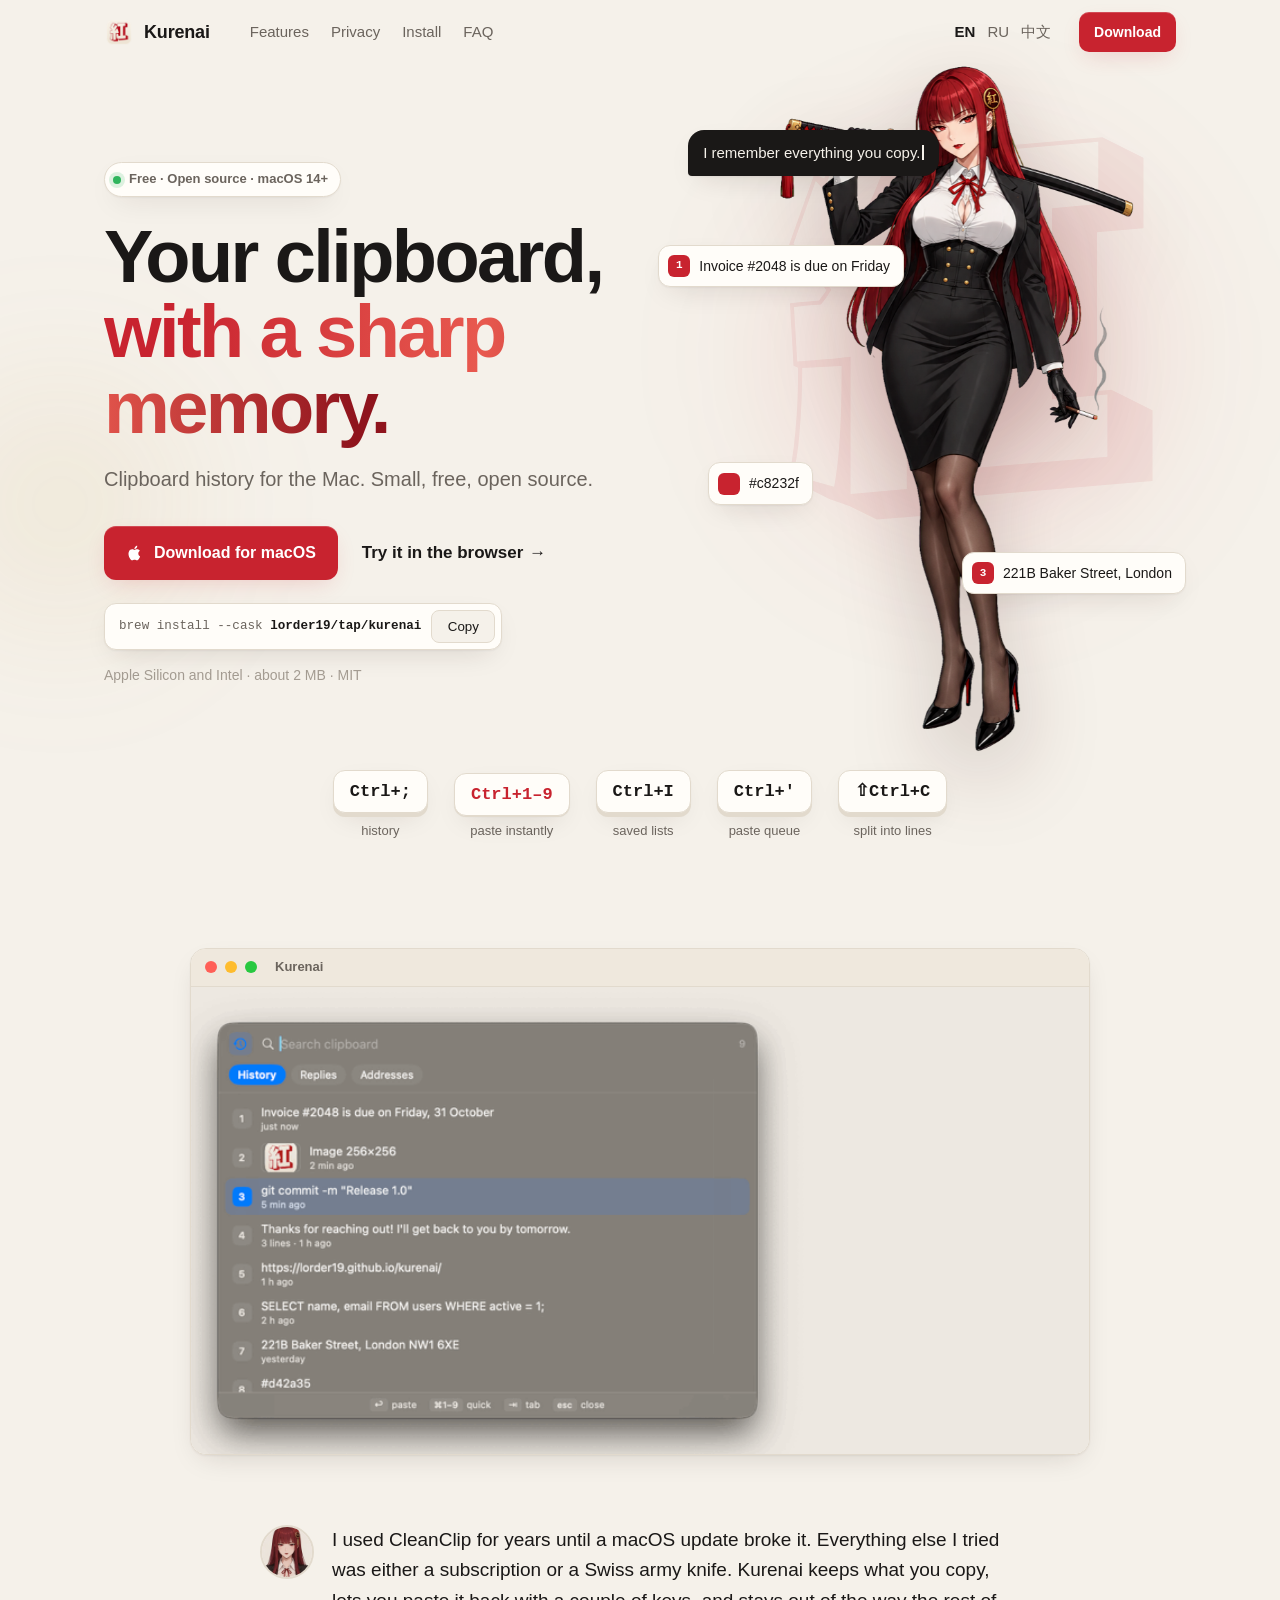
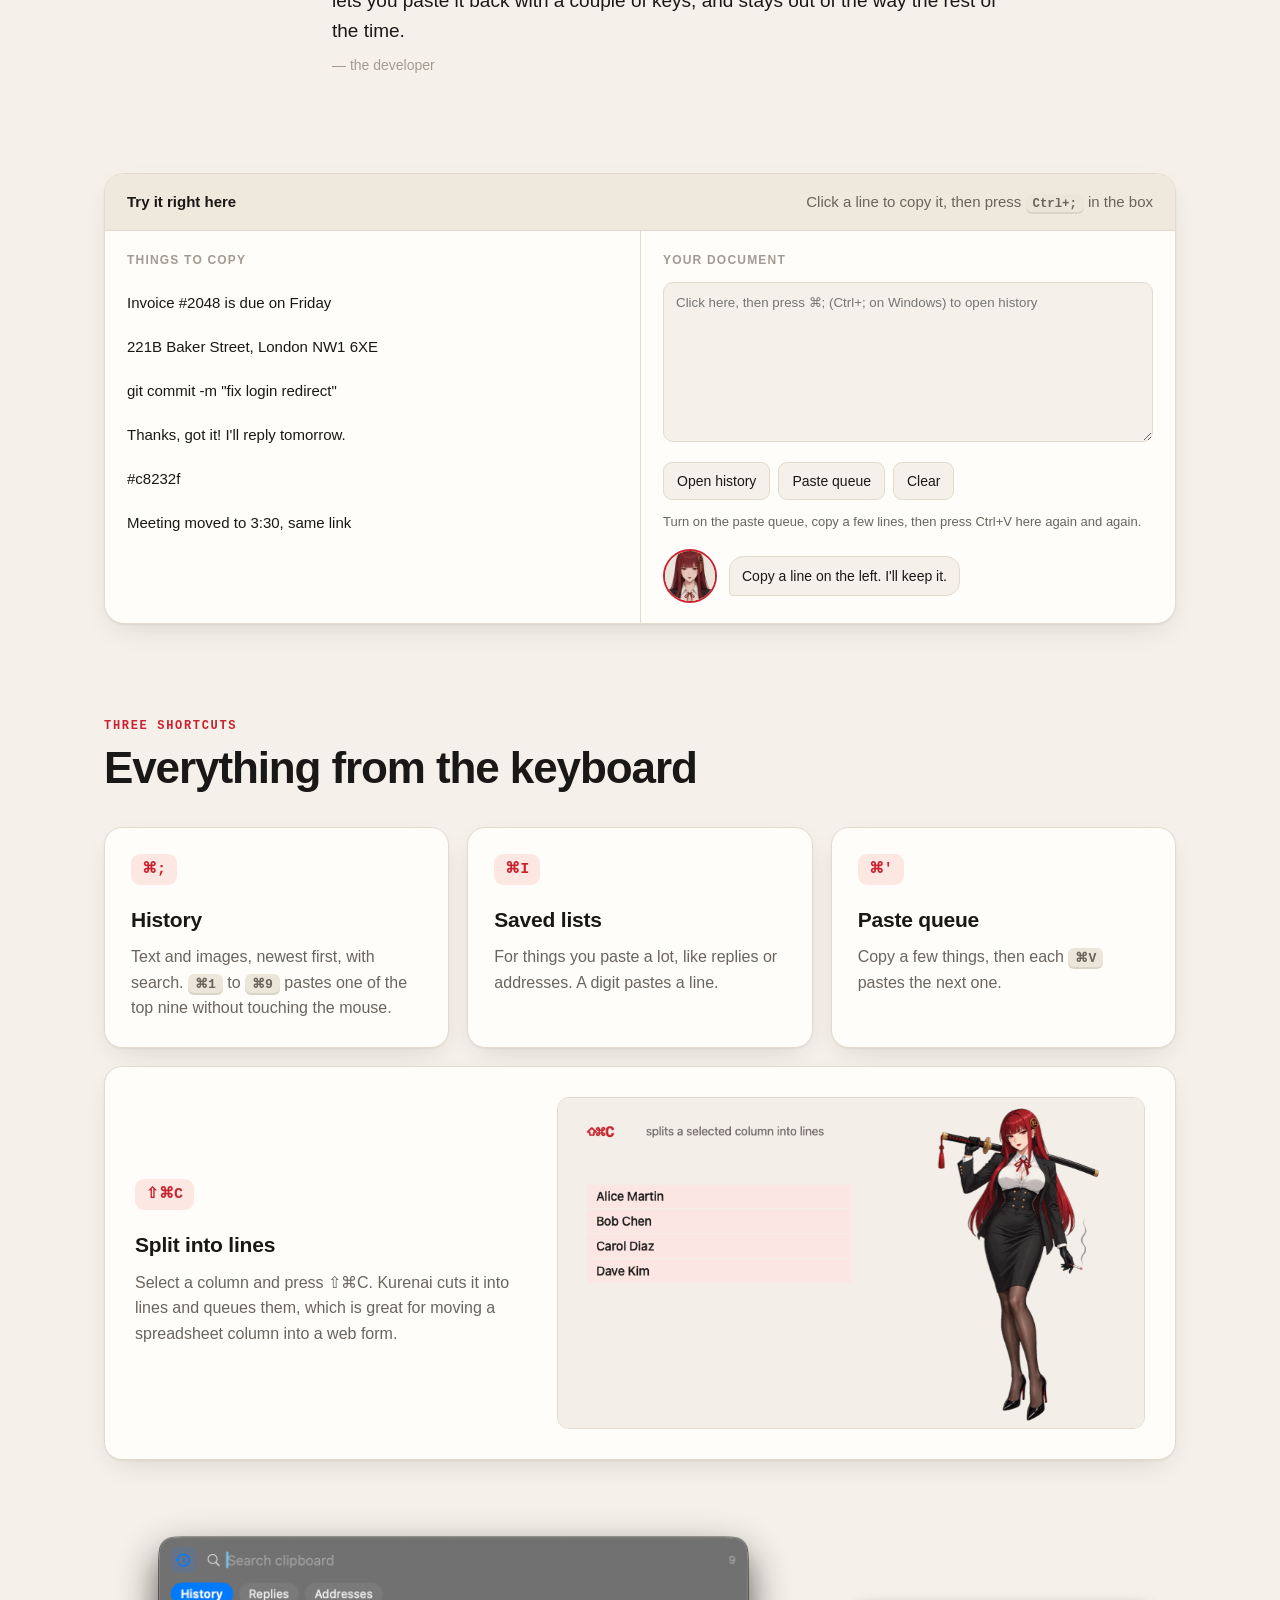
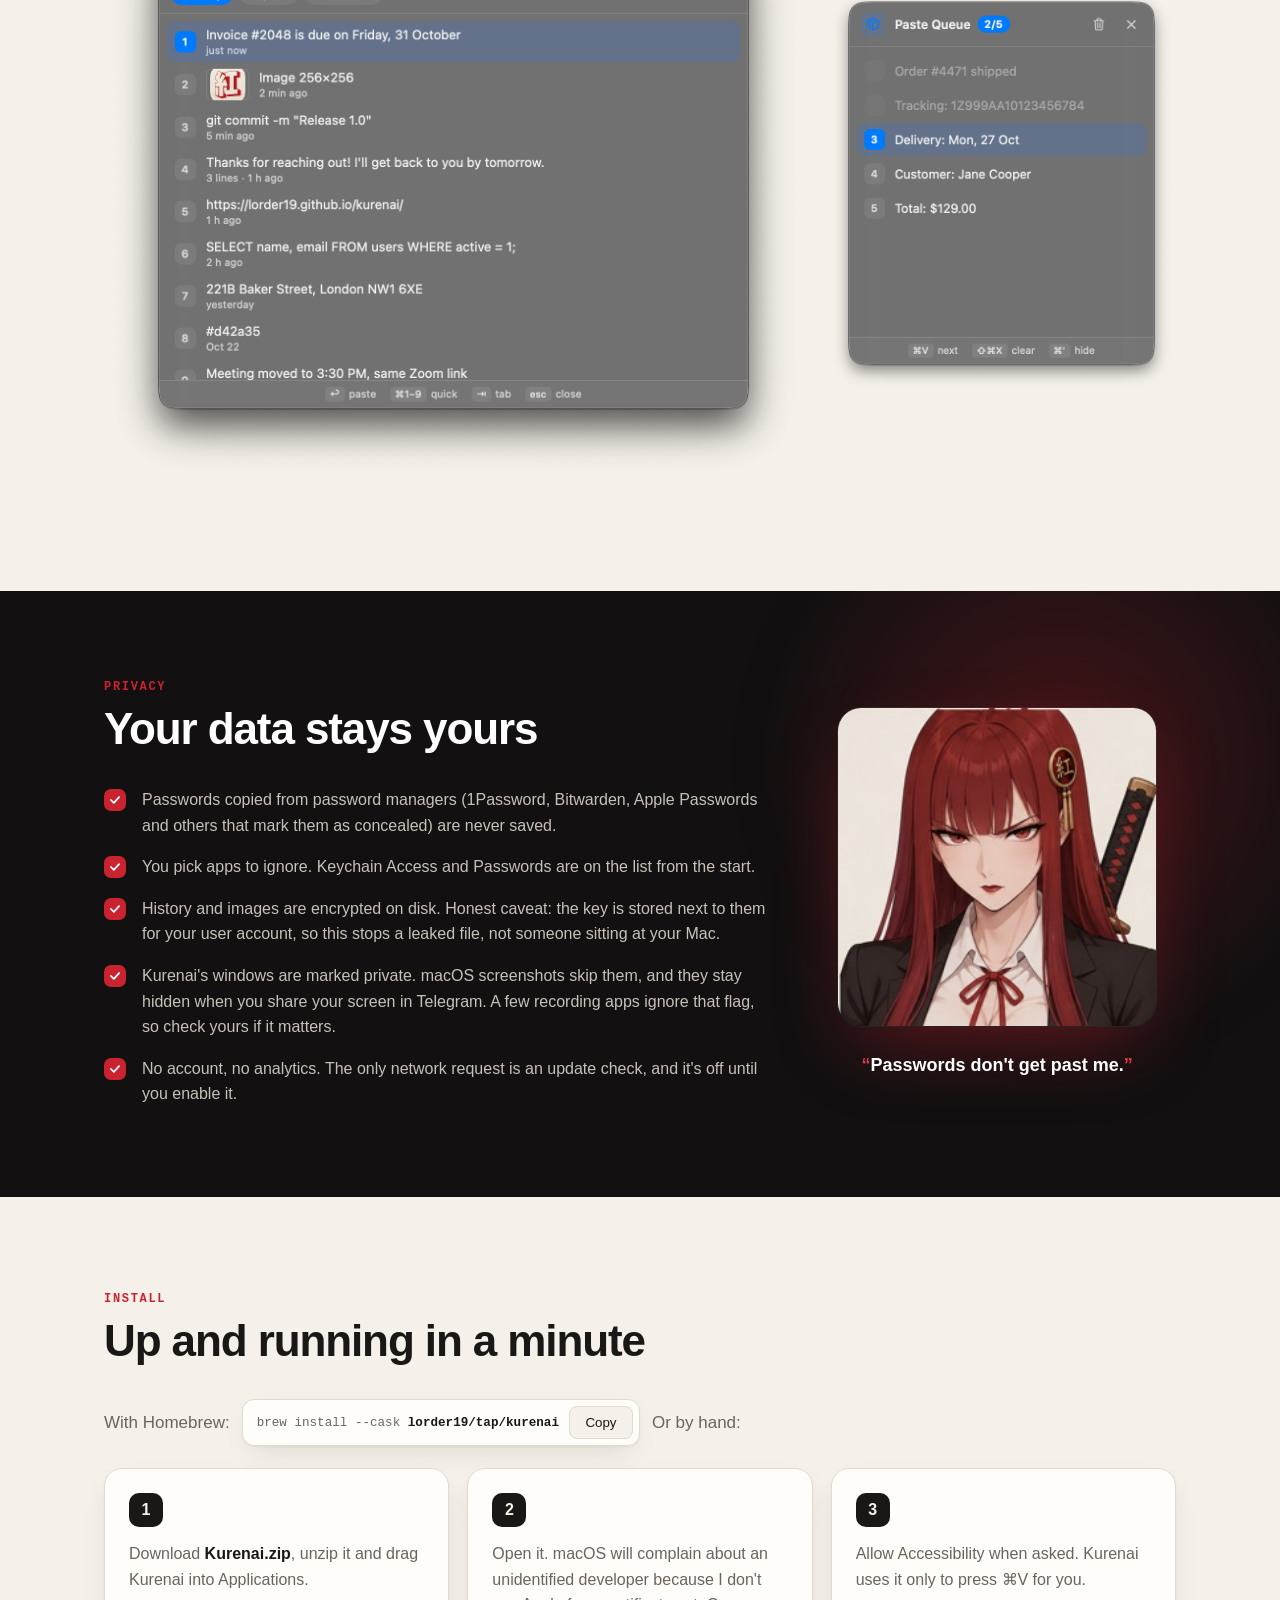
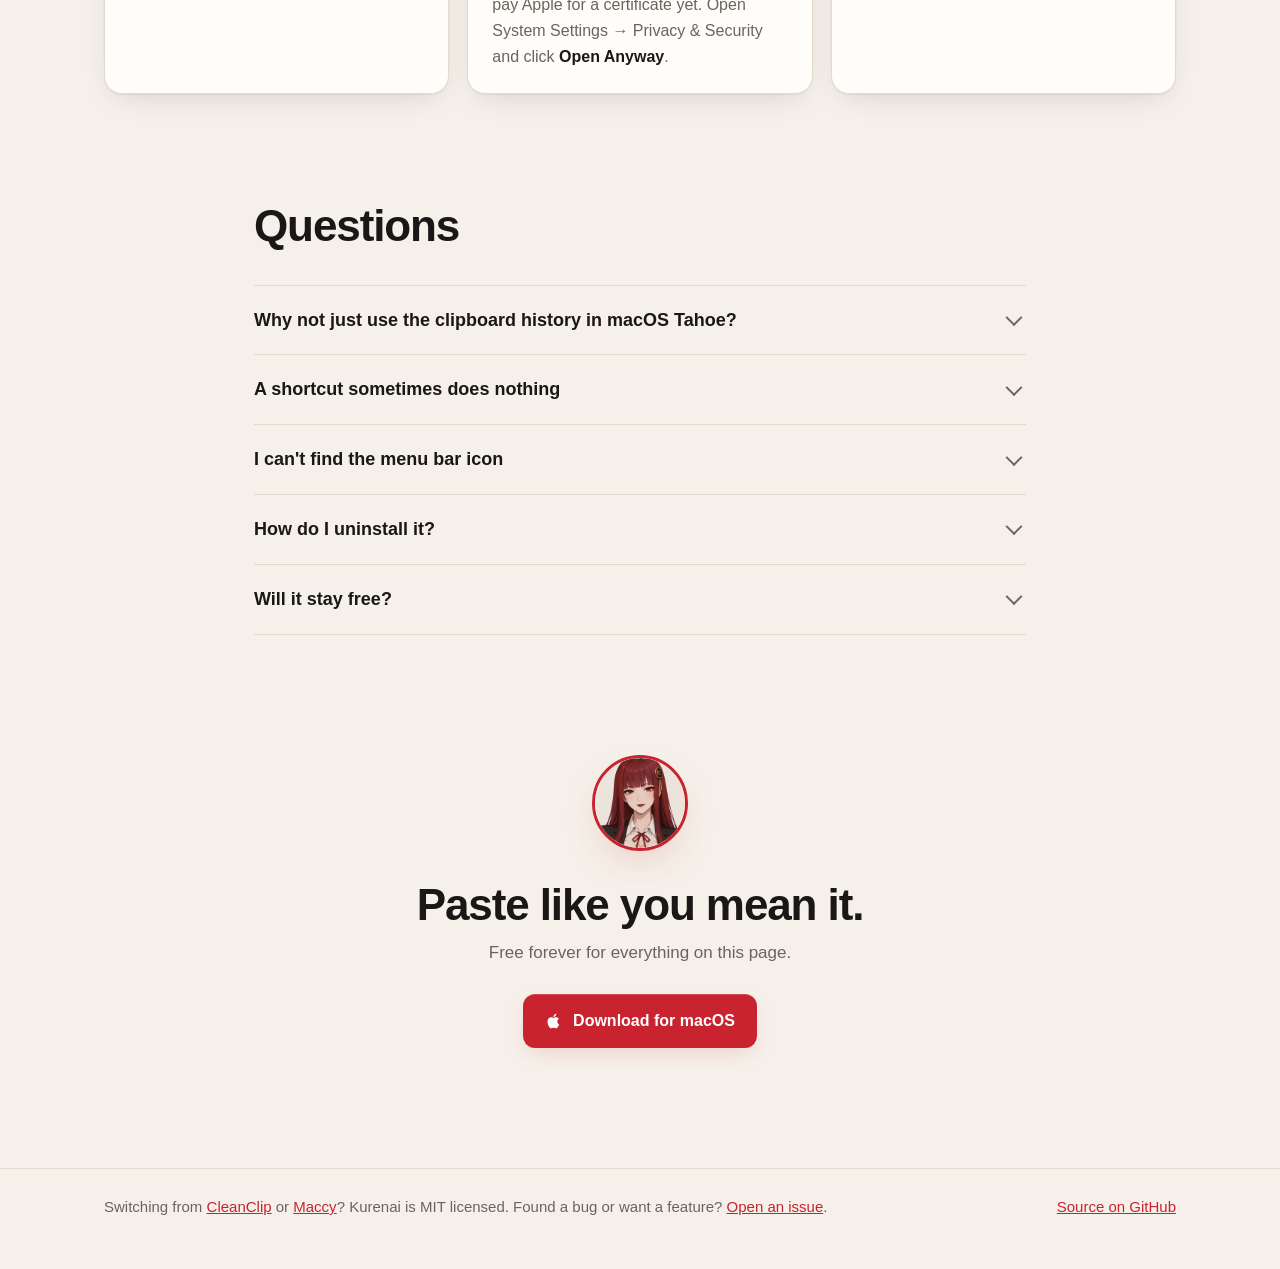
==== commit 22d81027: "Mascot: add a cigarette" ====
--- a/docs/index.html
+++ b/docs/index.html
@@ -298,7 +298,7 @@
     <div class="stage" id="stage" aria-hidden="false">
       <svg class="kanji" viewBox="190 180 650 670" aria-hidden="true"><path fill="currentColor" d="M477.7 769.5 L477.7 822.4 L355.4 832.0 L309.4 809.3 L275.8 797.7 L207.1 763.3 Q213.3 738.6 216.4 711.1 Q219.5 683.7 221.2 657.9 Q222.9 632.2 223.2 612.3 Q223.6 592.3 223.6 582.7 L223.6 577.9 L216.0 574.5 L209.9 470.1 Q209.9 470.1 224.6 468.4 Q239.4 466.7 258.6 465.3 Q262.0 461.2 265.1 456.7 Q268.2 452.3 271.0 448.1 Q259.3 431.7 243.8 412.4 Q228.4 393.2 208.5 371.9 L251.1 253.1 Q254.5 255.2 259.0 257.6 Q263.4 260.0 267.5 261.4 Q272.3 248.3 276.8 233.9 Q281.3 219.5 286.1 198.2 L381.5 223.6 L450.2 257.9 Q447.5 266.8 445.0 272.3 Q442.6 277.8 439.9 284.0 L457.8 292.9 L457.8 216.0 L733.1 192.0 L801.8 226.3 L801.8 344.4 L724.2 351.3 L724.2 617.1 L748.2 615.0 L816.9 649.3 L816.9 767.5 L523.7 792.2 ZM648.7 630.8 L648.7 310.8 L726.2 303.9 L726.2 199.6 L464.6 222.2 L464.6 326.6 L553.9 319.0 L553.9 639.0 L494.8 643.8 Q490.7 612.9 482.5 569.0 L420.0 589.6 Q424.1 628.7 427.2 660.3 Q430.3 691.9 432.0 710.1 Q433.7 728.3 433.7 728.3 L461.9 717.3 L461.9 750.3 L741.4 726.9 L741.4 622.6 ZM405.6 545.0 Q411.7 543.6 417.6 542.2 Q423.4 540.8 428.2 540.2 Q431.0 553.2 432.3 561.4 Q433.7 569.7 433.7 569.7 L505.1 532.6 Q505.1 532.6 499.3 512.7 Q493.5 492.8 483.5 460.2 Q473.5 427.5 460.5 389.8 L400.1 424.8 Q402.8 431.7 404.9 438.2 Q406.9 444.7 408.3 452.3 Q400.8 453.6 389.1 455.7 Q377.4 457.8 367.8 459.1 Q395.9 421.4 415.5 387.4 Q435.1 353.4 445.7 331.4 Q456.4 309.4 456.4 309.4 L384.3 264.1 Q384.3 264.1 371.6 292.6 Q358.9 321.1 333.5 363.7 Q330.7 359.6 328.0 355.4 Q325.2 351.3 321.8 347.2 Q331.4 328.7 344.8 299.1 Q358.2 269.6 372.6 229.1 L290.9 207.1 Q285.4 229.1 279.2 247.6 Q273.0 266.2 266.8 280.6 L253.1 265.5 L216.0 370.5 Q235.3 389.8 251.1 410.0 Q266.8 430.3 279.2 447.5 Q275.8 453.6 271.3 459.8 Q266.8 466.0 262.0 472.2 Q242.1 473.5 229.4 474.9 Q216.7 476.3 216.7 476.3 L222.2 567.6 Q222.2 567.6 248.7 565.6 Q275.1 563.5 311.5 559.4 L311.5 789.4 L405.6 781.2 ZM284.0 777.1 Q289.5 746.8 292.3 710.5 Q295.0 674.1 295.7 641.8 Q296.4 609.5 296.4 591.7 L296.4 575.2 L230.5 578.6 L230.5 589.6 Q230.5 604.0 229.4 632.9 Q228.4 661.7 225.3 695.3 Q222.2 729.0 215.3 757.8 Z"/></svg>
       <div class="say" id="say" aria-live="polite"><span id="say-t"></span><span class="cur"></span></div>
-      <div class="girl" id="girl"><img src="mascot/kurenai.png" width="527" height="1000" alt="Kurenai, the app's mascot: a red-haired woman in a black suit with a katana on her shoulder"></div>
+      <div class="girl" id="girl"><img src="mascot/kurenai.png" width="519" height="1000" alt="Kurenai, the app's mascot: a red-haired woman in a black suit with a katana on her shoulder"></div>
       <div class="chip c1"><b>1</b>Invoice #2048 is due on Friday</div>
       <div class="chip c2"><span class="sw"></span>#c8232f</div>
       <div class="chip c3"><b>3</b>221B Baker Street, London</div>
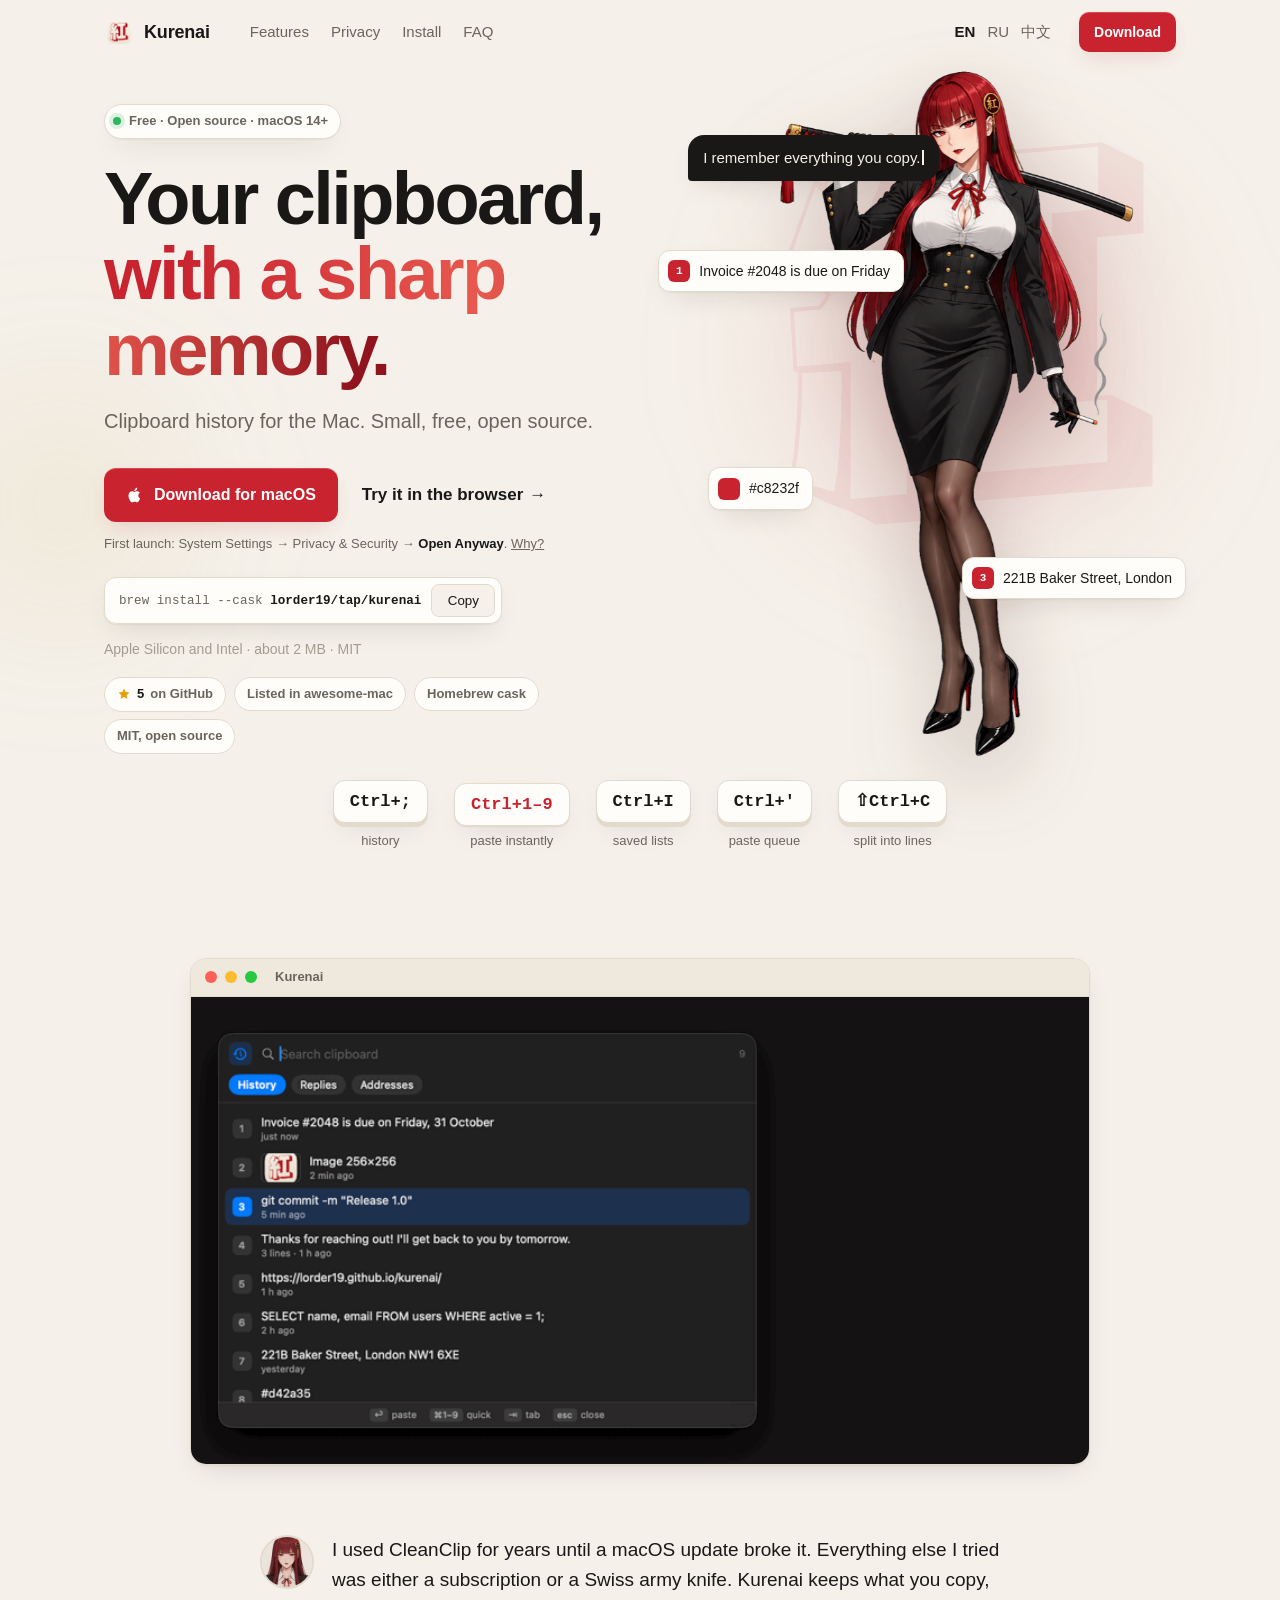
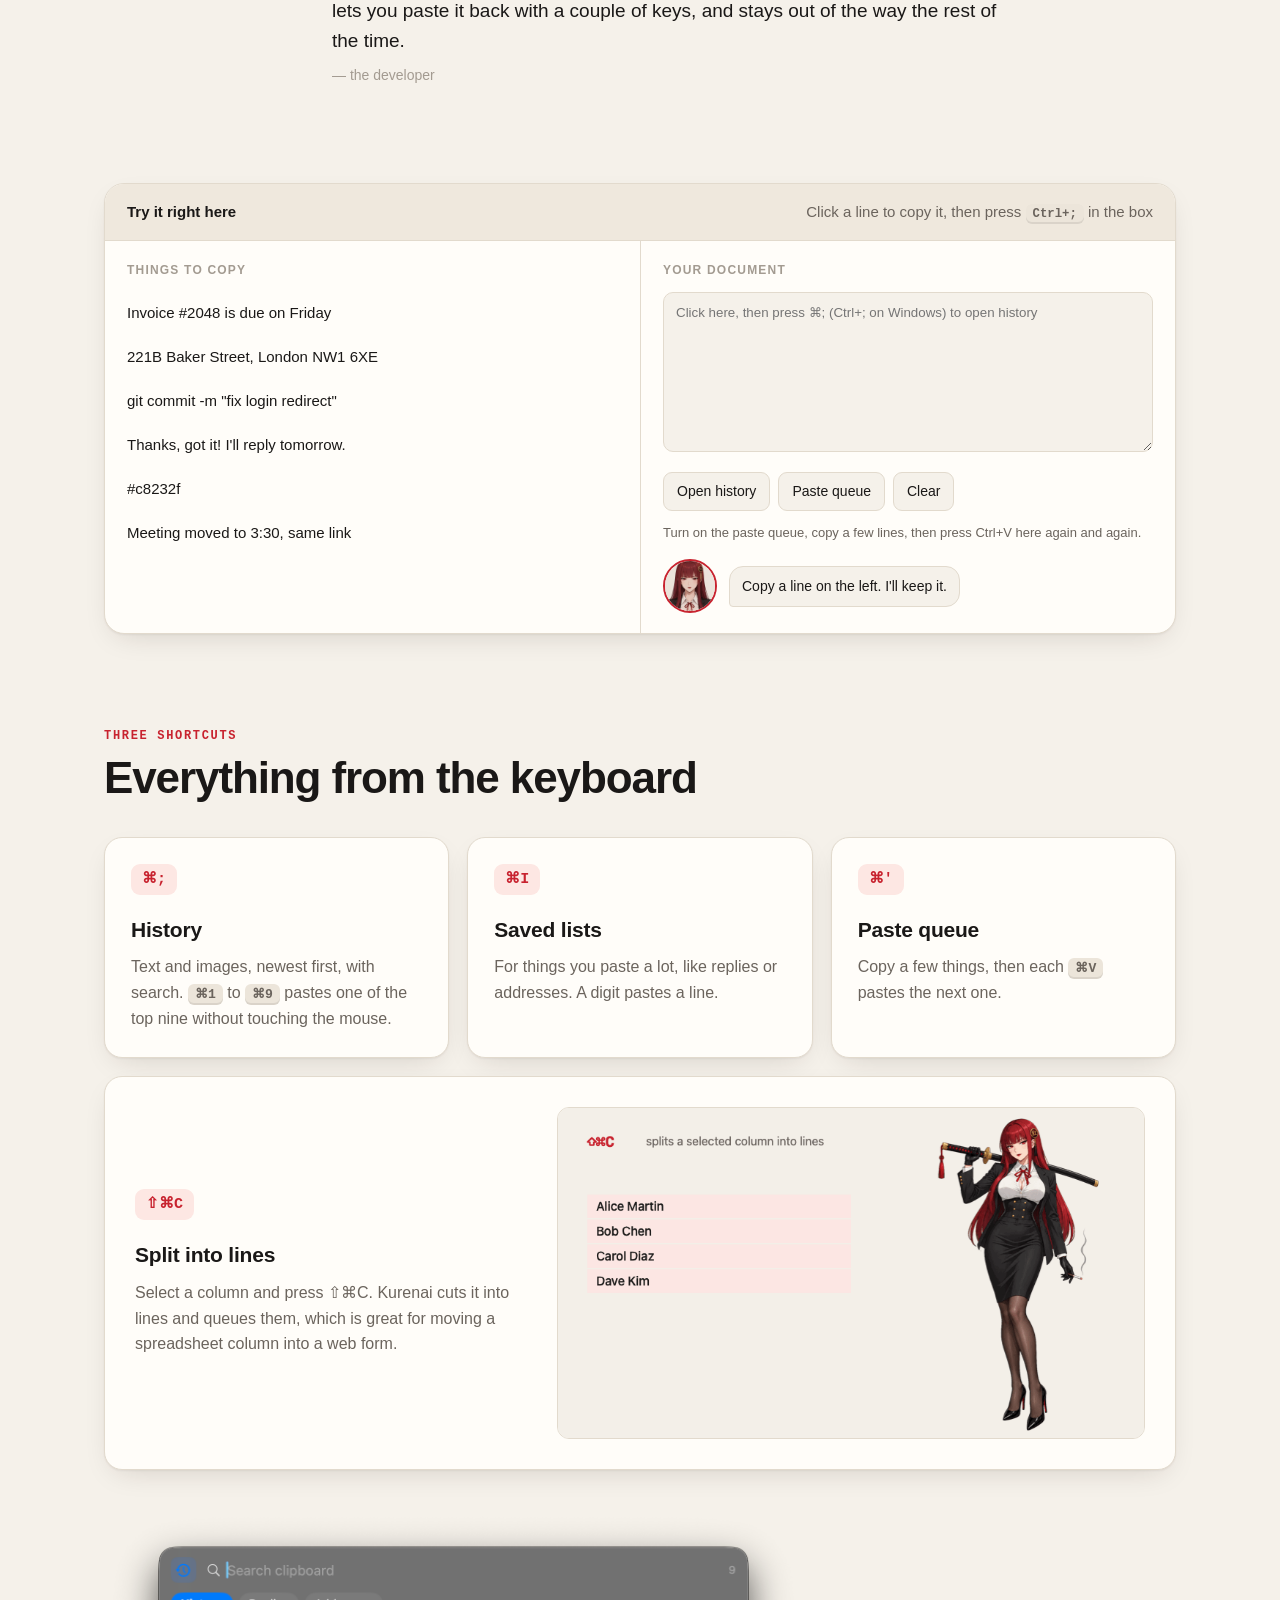
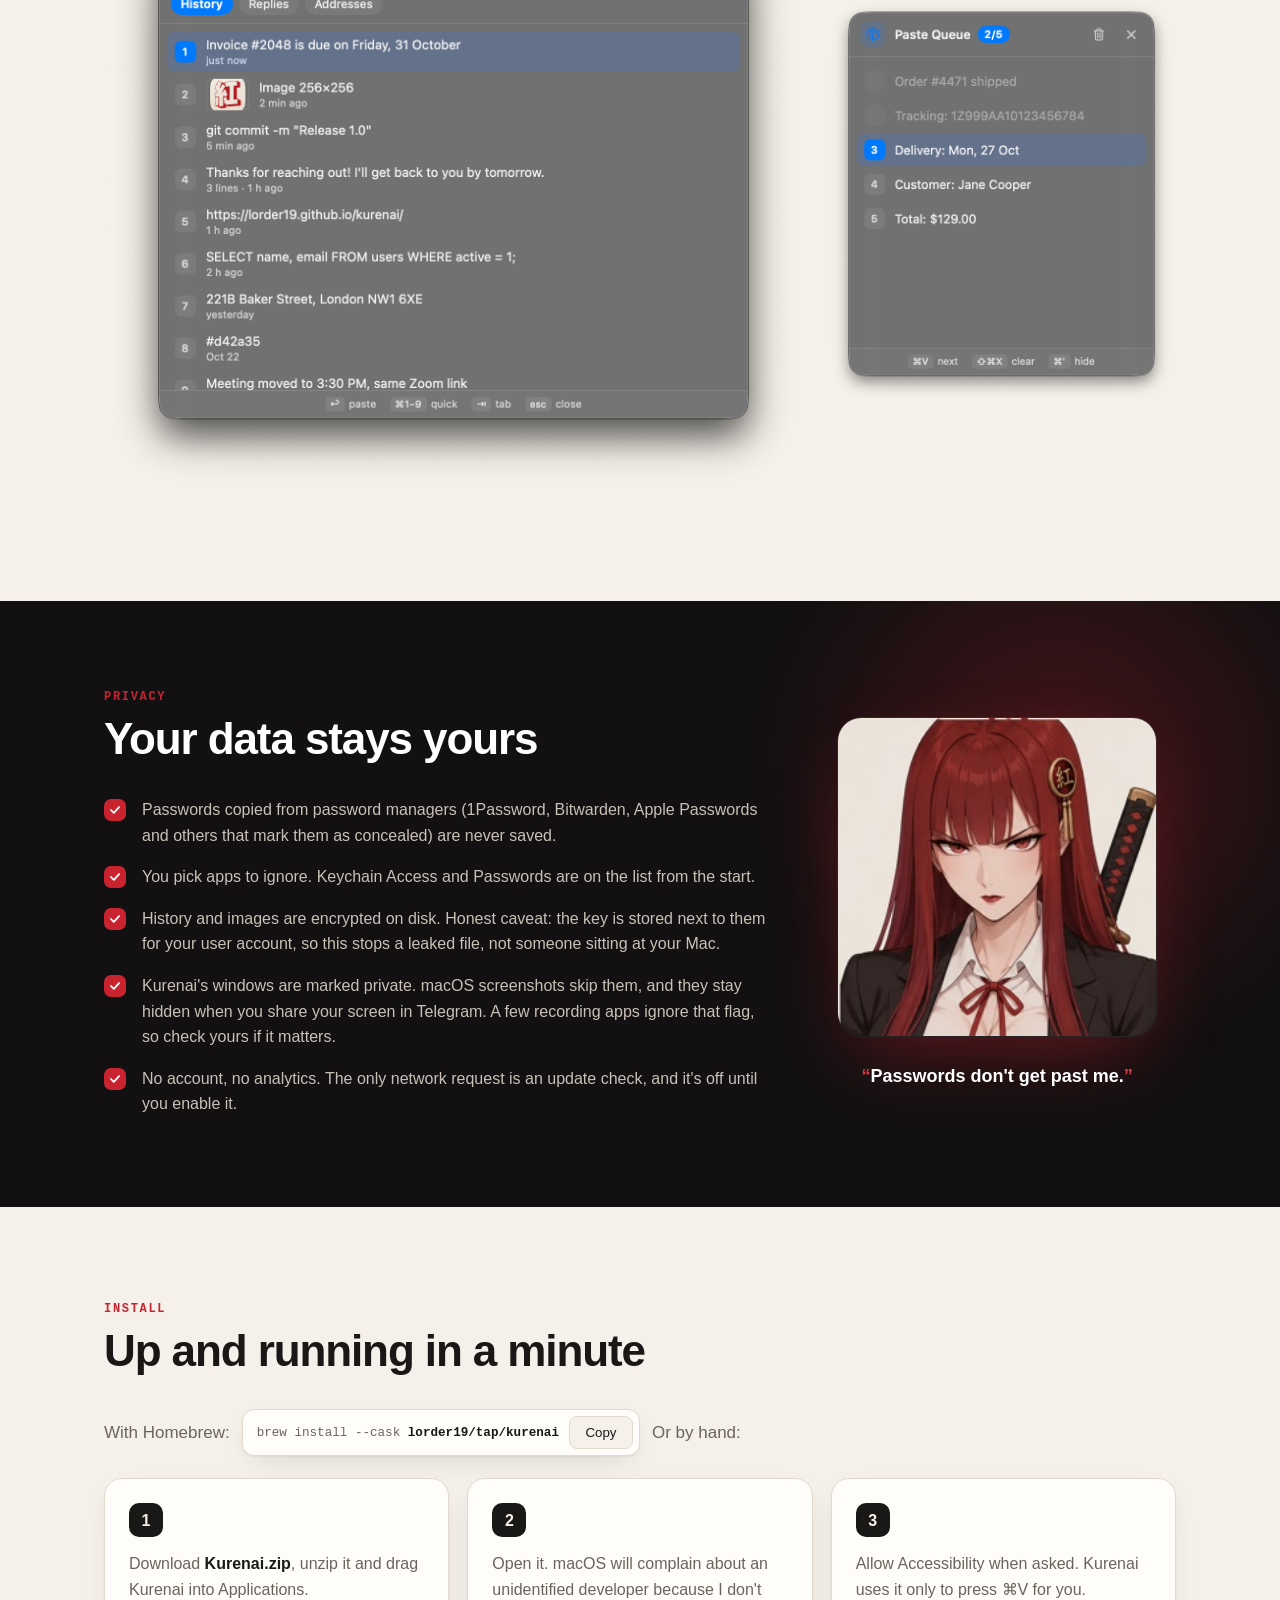
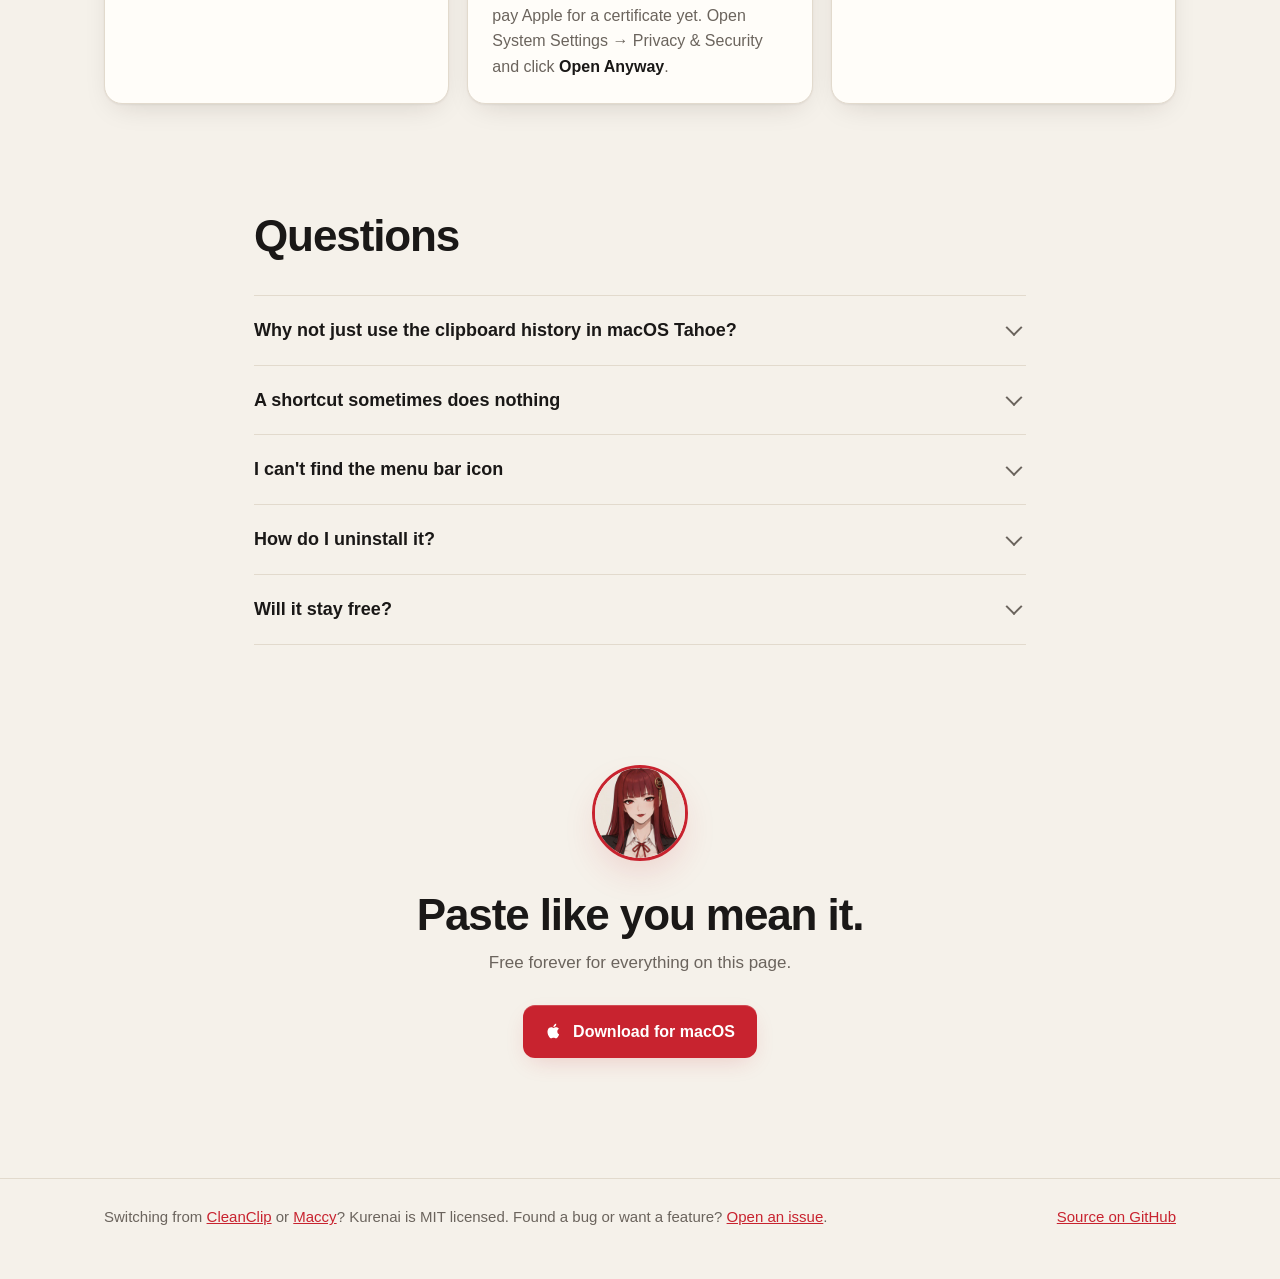
==== commit f7b2eb79: "Site: dark demo GIF, trust badges and a first-launch hint under the download button; demo tour recor" ====
--- a/docs/index.html
+++ b/docs/index.html
@@ -89,6 +89,15 @@
                padding: 8px 11px; border-radius: 8px; cursor: pointer; min-width: 64px; transition: background .2s; }
 .brew button.ok { background: var(--red); border-color: var(--red); color: #fff; }
 .meta { color: var(--faint); font-size: 14px; margin: 14px 0 0; }
+.first { font-size: 13px; color: var(--soft); margin: 12px 0 0; max-width: 34em; }
+.first b { color: var(--ink); font-weight: 600; }
+.first a { color: var(--soft); }
+.trust { display: flex; flex-wrap: wrap; gap: 8px; margin: 16px 0 0; }
+.trust a { display: inline-flex; align-items: center; gap: 6px; font-size: 13px; font-weight: 600; color: var(--soft); text-decoration: none;
+           border: 1px solid var(--line); background: var(--card); border-radius: 999px; padding: 6px 12px; transition: color .2s, border-color .2s, transform .2s; }
+.trust a:hover { color: var(--ink); border-color: var(--faint); transform: translateY(-1px); }
+.trust svg { width: 14px; height: 14px; color: #e3a008; }
+.trust b { color: var(--ink); }
 
 .stage { position: relative; z-index: 1; height: 640px; }
 .kanji { position: absolute; right: 2%; top: 4%; width: 78%; opacity: .07; color: var(--red); }
@@ -292,8 +301,15 @@
         <a class="btn" href="https://github.com/Lorder19/kurenai/releases/latest"><svg viewBox="0 0 24 24" fill="currentColor" aria-hidden="true"><path d="M16.4 12.6c0-2.4 2-3.6 2.1-3.7-1.1-1.7-2.9-1.9-3.5-1.9-1.5-.2-2.9.9-3.7.9-.8 0-1.9-.9-3.2-.8-1.6 0-3.1 1-4 2.4-1.7 3-.4 7.4 1.2 9.8.8 1.2 1.8 2.5 3 2.4 1.2 0 1.7-.8 3.1-.8 1.5 0 1.9.8 3.2.8 1.3 0 2.1-1.2 2.9-2.4.9-1.4 1.3-2.7 1.3-2.8 0 0-2.4-.9-2.4-3.9zM14 5.4c.7-.8 1.1-1.9 1-3-1 0-2.1.7-2.8 1.5-.6.7-1.2 1.8-1 2.9 1.1.1 2.1-.6 2.8-1.4z"/></svg>Download for macOS</a>
         <a class="ghost" href="#play">Try it in the browser <span>→</span></a>
       </div>
+      <p class="first">First launch: System Settings → Privacy &amp; Security → <b>Open Anyway</b>. <a href="#install">Why?</a></p>
       <div class="brew"><code>brew install --cask <b>lorder19/tap/kurenai</b></code><button id="brew" data-ok="Copied">Copy</button></div>
       <p class="meta">Apple Silicon and Intel · about 2 MB · MIT</p>
+      <div class="trust">
+        <a href="https://github.com/Lorder19/kurenai/stargazers"><svg viewBox="0 0 24 24" aria-hidden="true"><path fill="currentColor" d="M12 2.5l2.9 6.1 6.6.8-4.9 4.6 1.3 6.6L12 17.3l-5.9 3.3 1.3-6.6-4.9-4.6 6.6-.8z"/></svg><b id="stars">5</b> on GitHub</a>
+        <a href="https://github.com/jaywcjlove/awesome-mac#clipboard-tools">Listed in awesome-mac</a>
+        <a href="#install">Homebrew cask</a>
+        <a href="https://github.com/Lorder19/kurenai/blob/main/LICENSE">MIT, open source</a>
+      </div>
     </div>
     <div class="stage" id="stage" aria-hidden="false">
       <svg class="kanji" viewBox="190 180 650 670" aria-hidden="true"><path fill="currentColor" d="M477.7 769.5 L477.7 822.4 L355.4 832.0 L309.4 809.3 L275.8 797.7 L207.1 763.3 Q213.3 738.6 216.4 711.1 Q219.5 683.7 221.2 657.9 Q222.9 632.2 223.2 612.3 Q223.6 592.3 223.6 582.7 L223.6 577.9 L216.0 574.5 L209.9 470.1 Q209.9 470.1 224.6 468.4 Q239.4 466.7 258.6 465.3 Q262.0 461.2 265.1 456.7 Q268.2 452.3 271.0 448.1 Q259.3 431.7 243.8 412.4 Q228.4 393.2 208.5 371.9 L251.1 253.1 Q254.5 255.2 259.0 257.6 Q263.4 260.0 267.5 261.4 Q272.3 248.3 276.8 233.9 Q281.3 219.5 286.1 198.2 L381.5 223.6 L450.2 257.9 Q447.5 266.8 445.0 272.3 Q442.6 277.8 439.9 284.0 L457.8 292.9 L457.8 216.0 L733.1 192.0 L801.8 226.3 L801.8 344.4 L724.2 351.3 L724.2 617.1 L748.2 615.0 L816.9 649.3 L816.9 767.5 L523.7 792.2 ZM648.7 630.8 L648.7 310.8 L726.2 303.9 L726.2 199.6 L464.6 222.2 L464.6 326.6 L553.9 319.0 L553.9 639.0 L494.8 643.8 Q490.7 612.9 482.5 569.0 L420.0 589.6 Q424.1 628.7 427.2 660.3 Q430.3 691.9 432.0 710.1 Q433.7 728.3 433.7 728.3 L461.9 717.3 L461.9 750.3 L741.4 726.9 L741.4 622.6 ZM405.6 545.0 Q411.7 543.6 417.6 542.2 Q423.4 540.8 428.2 540.2 Q431.0 553.2 432.3 561.4 Q433.7 569.7 433.7 569.7 L505.1 532.6 Q505.1 532.6 499.3 512.7 Q493.5 492.8 483.5 460.2 Q473.5 427.5 460.5 389.8 L400.1 424.8 Q402.8 431.7 404.9 438.2 Q406.9 444.7 408.3 452.3 Q400.8 453.6 389.1 455.7 Q377.4 457.8 367.8 459.1 Q395.9 421.4 415.5 387.4 Q435.1 353.4 445.7 331.4 Q456.4 309.4 456.4 309.4 L384.3 264.1 Q384.3 264.1 371.6 292.6 Q358.9 321.1 333.5 363.7 Q330.7 359.6 328.0 355.4 Q325.2 351.3 321.8 347.2 Q331.4 328.7 344.8 299.1 Q358.2 269.6 372.6 229.1 L290.9 207.1 Q285.4 229.1 279.2 247.6 Q273.0 266.2 266.8 280.6 L253.1 265.5 L216.0 370.5 Q235.3 389.8 251.1 410.0 Q266.8 430.3 279.2 447.5 Q275.8 453.6 271.3 459.8 Q266.8 466.0 262.0 472.2 Q242.1 473.5 229.4 474.9 Q216.7 476.3 216.7 476.3 L222.2 567.6 Q222.2 567.6 248.7 565.6 Q275.1 563.5 311.5 559.4 L311.5 789.4 L405.6 781.2 ZM284.0 777.1 Q289.5 746.8 292.3 710.5 Q295.0 674.1 295.7 641.8 Q296.4 609.5 296.4 591.7 L296.4 575.2 L230.5 578.6 L230.5 589.6 Q230.5 604.0 229.4 632.9 Q228.4 661.7 225.3 695.3 Q222.2 729.0 215.3 757.8 Z"/></svg>
@@ -414,6 +430,10 @@
   const caps = [...document.querySelectorAll('.cap')];
   if (!still) { let k = 0; setInterval(() => { const c = caps[k++ % caps.length]; c.classList.add('down'); setTimeout(() => c.classList.remove('down'), 220); }, 1100); }
   if (!mac) caps.forEach(c => c.querySelector('kbd').textContent = keyfix(c.querySelector('kbd').textContent));
+
+  // live star count, the number in the page is the fallback
+  fetch('https://api.github.com/repos/Lorder19/kurenai').then(r => r.ok ? r.json() : null)
+    .then(j => { if (j && j.stargazers_count) document.getElementById('stars').textContent = j.stargazers_count; }).catch(() => {});
 
   // copy the brew command
   document.querySelectorAll('#brew, .brew2').forEach(b => b.onclick = () => {
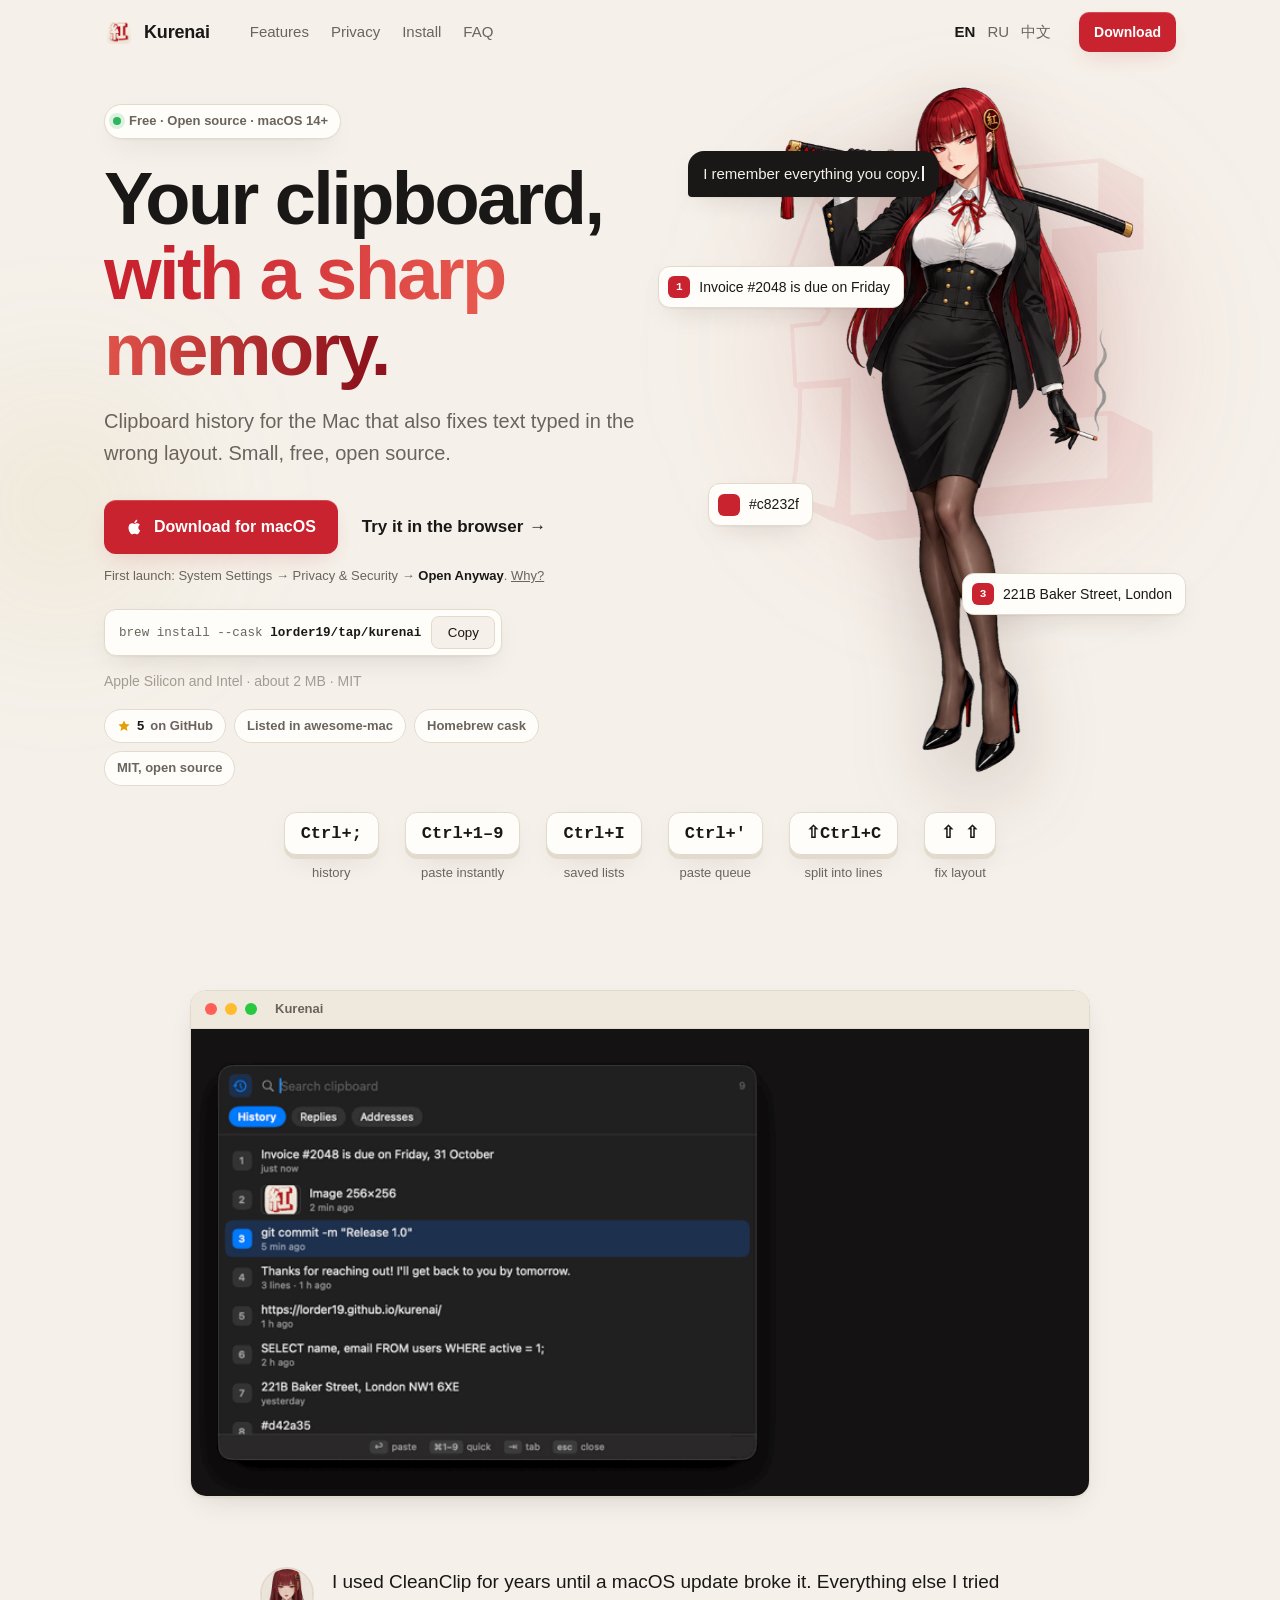
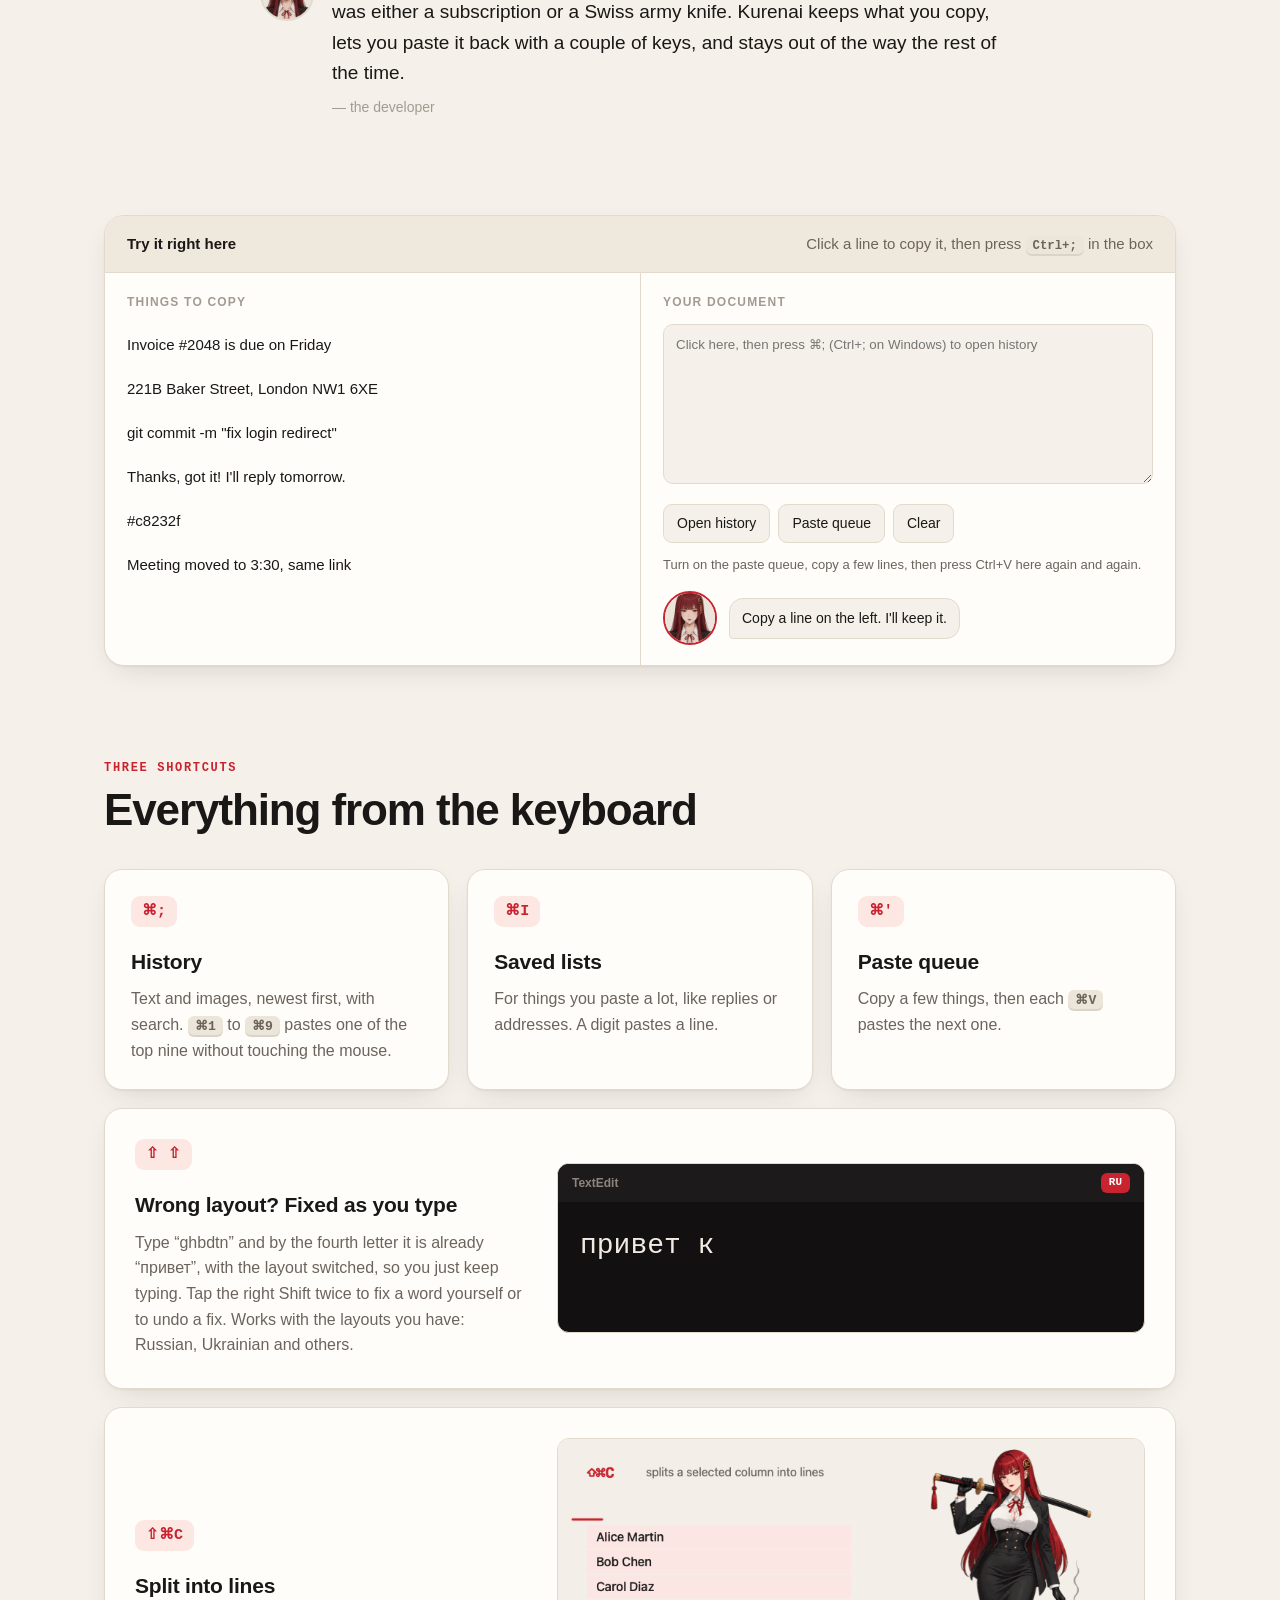
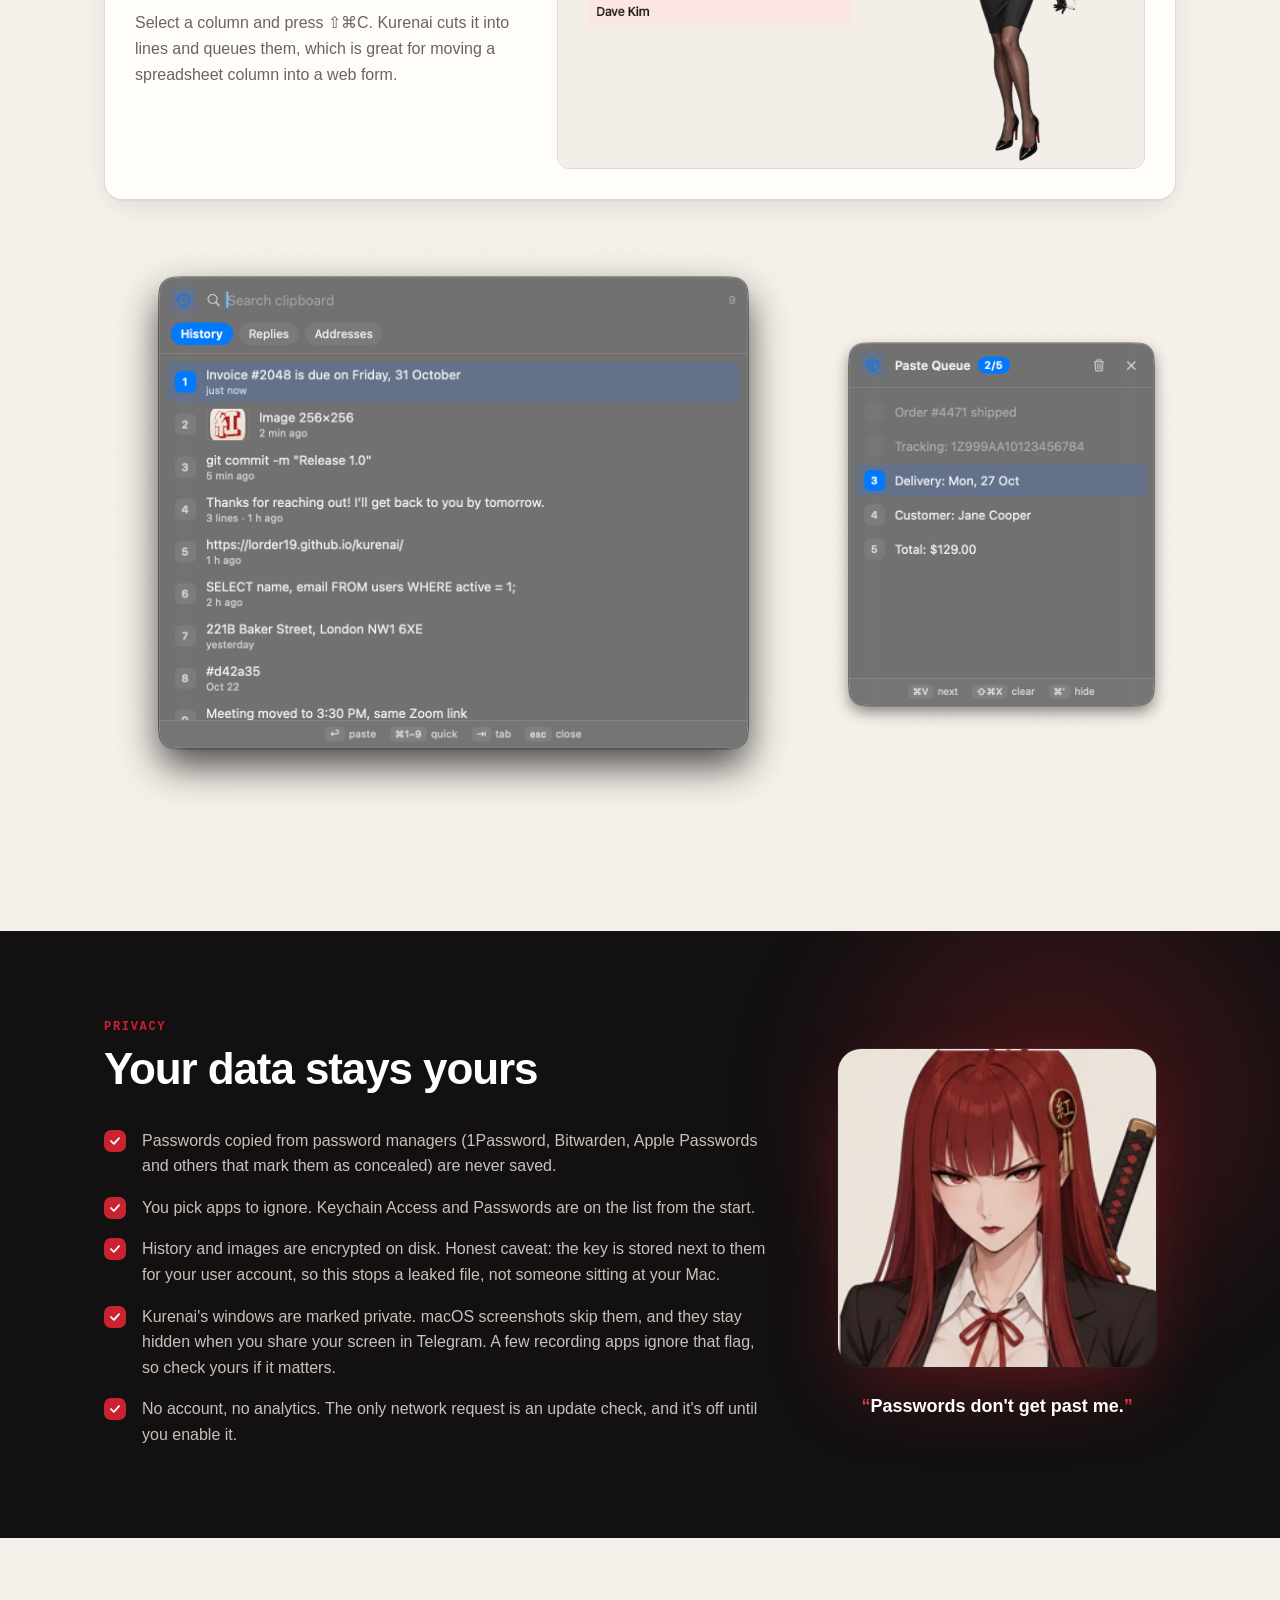
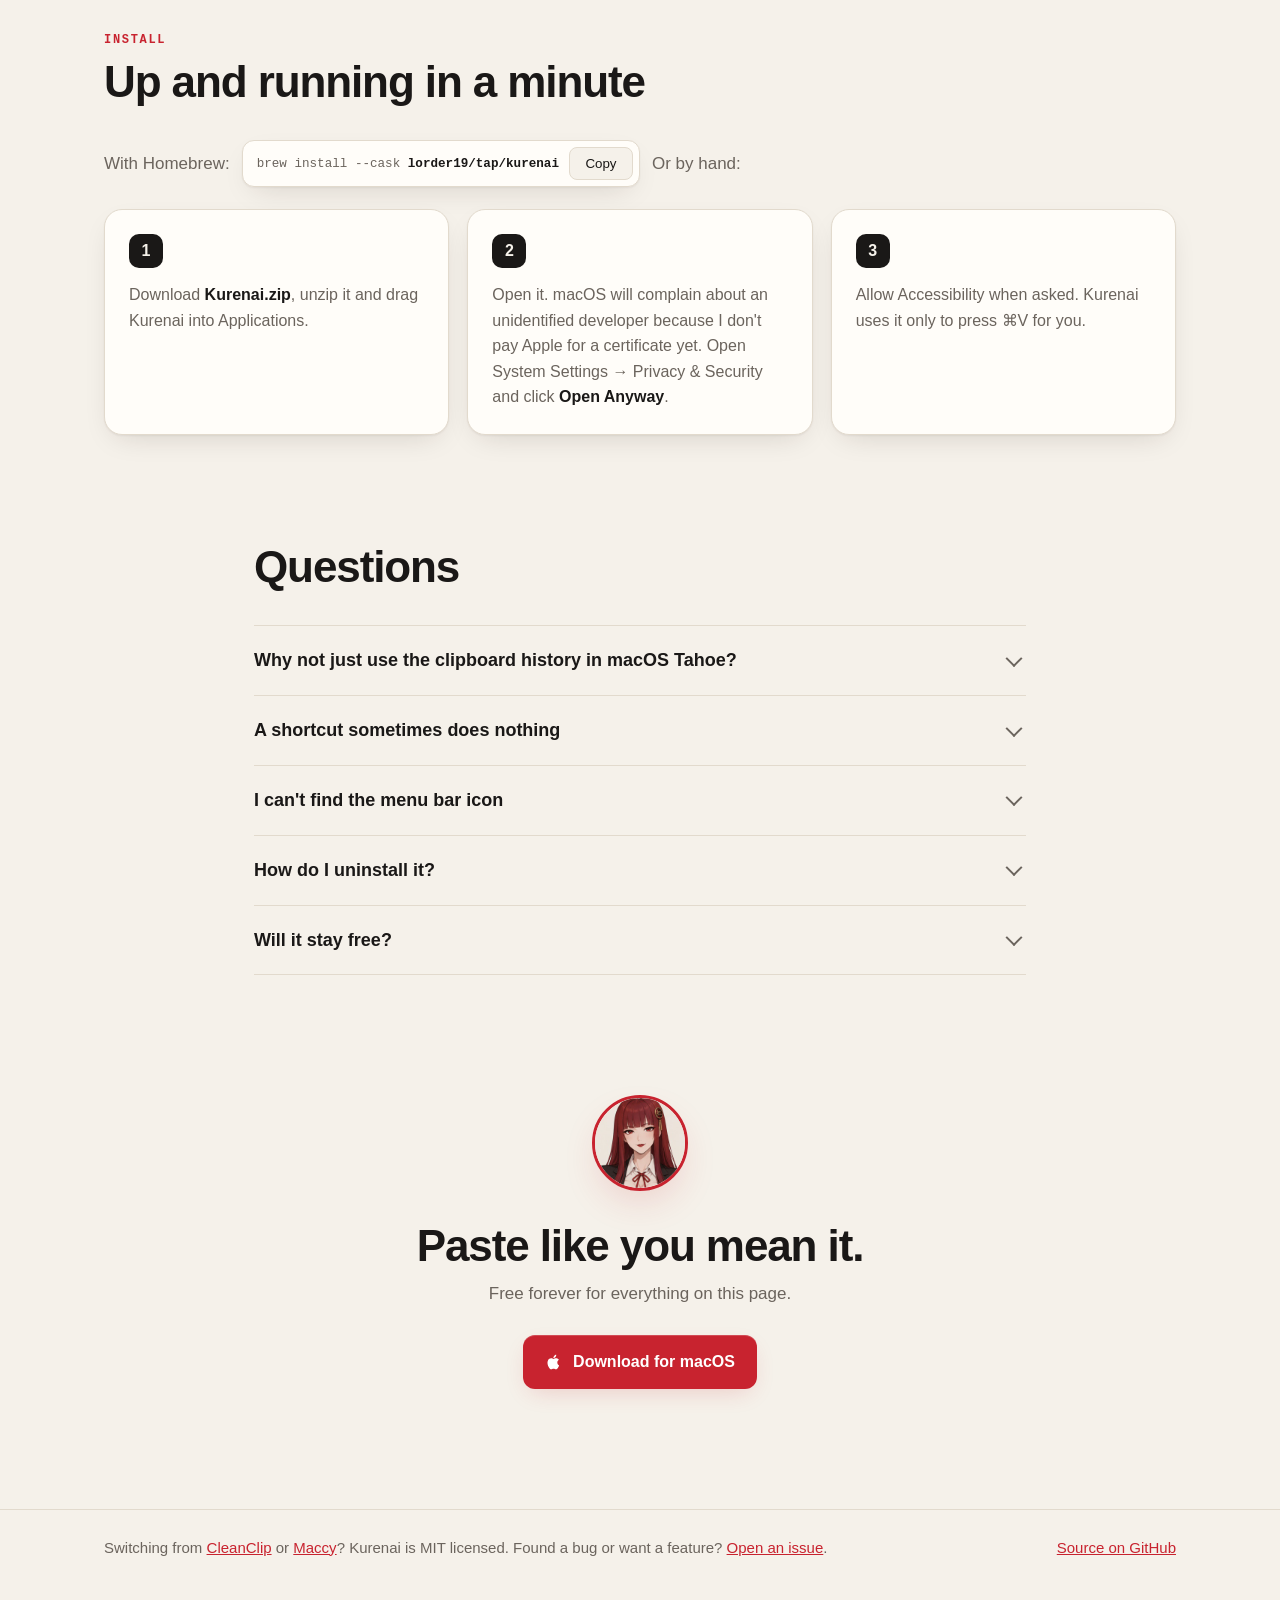
==== commit beaf0a0e: "Site: fixing the layout as you type, with a live demo" ====
--- a/docs/index.html
+++ b/docs/index.html
@@ -152,6 +152,12 @@
 .card p { margin: 0; color: var(--soft); font-size: 16px; }
 .wide { grid-column: 1 / -1; display: grid; grid-template-columns: .8fr 1.2fr; gap: 30px; align-items: center; padding: 30px; }
 .wide img { border-radius: 12px; display: block; width: 100%; height: auto; border: 1px solid var(--line); }
+.typer { background: #121011; border-radius: 12px; overflow: hidden; border: 1px solid var(--line); min-height: 170px; }
+.typer-bar { display: flex; justify-content: space-between; align-items: center; padding: 9px 14px; background: #1c1a1b; color: #8d857d; font-size: 12px; font-weight: 600; }
+.typer-bar b { background: var(--red); color: #fff; padding: 2px 8px; border-radius: 6px; font: 700 11px/1.4 ui-monospace, Menlo, monospace; }
+.typer-text { padding: 26px 22px; color: #f1ebe3; font: 500 28px/1.3 ui-monospace, "SF Mono", Menlo, monospace; }
+.typer-text #typer { transition: color .3s; }
+.typer-text #typer.flip { color: #ff6b6b; text-shadow: 0 0 18px rgba(224,58,69,.6); }
 .shots { display: grid; grid-template-columns: 2fr 1fr; gap: 24px; align-items: center; margin-top: 40px; }
 .shots img { width: 100%; height: auto; display: block; }
 
@@ -296,7 +302,7 @@
     <div class="copy">
       <span class="eyebrow"><i></i>Free · Open source · macOS 14+</span>
       <h1>Your clipboard,<br><em>with a sharp memory.</em></h1>
-      <p class="lede">Clipboard history for the Mac. Small, free, open source.</p>
+      <p class="lede">Clipboard history for the Mac that also fixes text typed in the wrong layout. Small, free, open source.</p>
       <div class="actions">
         <a class="btn" href="https://github.com/Lorder19/kurenai/releases/latest"><svg viewBox="0 0 24 24" fill="currentColor" aria-hidden="true"><path d="M16.4 12.6c0-2.4 2-3.6 2.1-3.7-1.1-1.7-2.9-1.9-3.5-1.9-1.5-.2-2.9.9-3.7.9-.8 0-1.9-.9-3.2-.8-1.6 0-3.1 1-4 2.4-1.7 3-.4 7.4 1.2 9.8.8 1.2 1.8 2.5 3 2.4 1.2 0 1.7-.8 3.1-.8 1.5 0 1.9.8 3.2.8 1.3 0 2.1-1.2 2.9-2.4.9-1.4 1.3-2.7 1.3-2.8 0 0-2.4-.9-2.4-3.9zM14 5.4c.7-.8 1.1-1.9 1-3-1 0-2.1.7-2.8 1.5-.6.7-1.2 1.8-1 2.9 1.1.1 2.1-.6 2.8-1.4z"/></svg>Download for macOS</a>
         <a class="ghost" href="#play">Try it in the browser <span>→</span></a>
@@ -320,7 +326,7 @@
       <div class="chip c3"><b>3</b>221B Baker Street, London</div>
     </div>
   </div>
-  <div class="wrap"><div class="keys" id="keys"><div class="cap"><kbd>⌘;</kbd>history</div><div class="cap"><kbd>⌘1–9</kbd>paste instantly</div><div class="cap"><kbd>⌘I</kbd>saved lists</div><div class="cap"><kbd>⌘'</kbd>paste queue</div><div class="cap"><kbd>⇧⌘C</kbd>split into lines</div></div></div>
+  <div class="wrap"><div class="keys" id="keys"><div class="cap"><kbd>⌘;</kbd>history</div><div class="cap"><kbd>⌘1–9</kbd>paste instantly</div><div class="cap"><kbd>⌘I</kbd>saved lists</div><div class="cap"><kbd>⌘'</kbd>paste queue</div><div class="cap"><kbd>⇧⌘C</kbd>split into lines</div><div class="cap"><kbd>⇧ ⇧</kbd>fix layout</div></div></div>
 </header>
 
 <main>
@@ -356,6 +362,8 @@
       <div class="card reveal"><span class="k">⌘;</span><h3>History</h3><p>Text and images, newest first, with search. <kbd>⌘1</kbd> to <kbd>⌘9</kbd> pastes one of the top nine without touching the mouse.</p></div>
       <div class="card reveal" style="--d:.08s"><span class="k">⌘I</span><h3>Saved lists</h3><p>For things you paste a lot, like replies or addresses. A digit pastes a line.</p></div>
       <div class="card reveal" style="--d:.16s"><span class="k">⌘'</span><h3>Paste queue</h3><p>Copy a few things, then each <kbd>⌘V</kbd> pastes the next one.</p></div>
+      <div class="card wide reveal"><div><span class="k">⇧ ⇧</span><h3>Wrong layout? Fixed as you type</h3><p>Type “ghbdtn” and by the fourth letter it is already “привет”, with the layout switched, so you just keep typing. Tap the right Shift twice to fix a word yourself or to undo a fix. Works with the layouts you have: Russian, Ukrainian and others.</p></div>
+        <div class="typer" aria-hidden="true"><div class="typer-bar"><span>TextEdit</span><b id="typer-lang">EN</b></div><div class="typer-text"><span id="typer"></span><span class="cur"></span></div></div></div>
       <div class="card wide reveal"><div><span class="k">⇧⌘C</span><h3>Split into lines</h3><p>Select a column and press ⇧⌘C. Kurenai cuts it into lines and queues them, which is great for moving a spreadsheet column into a web form.</p></div>
         <img src="split.gif" width="800" height="450" loading="lazy" alt="Kurenai slices a selected column into four lines for the paste queue"></div>
     </div>
@@ -389,7 +397,7 @@
 
 <script>
 (() => {
-  const T = {"says": ["I remember everything you copy.", "Passwords? Never saved.", "⌘V. Next. ⌘V. Next.", "No account. No tracking."], "kr": {"start": "Copy a line on the left. I'll keep it.", "copied": "Got it. Press ⌘; in the box to see it again.", "qon": "Queue's on. Copy a few lines, I'll keep them in order.", "left": "{n} left. Keep pressing ⌘V.", "done": "All pasted. Not bad.", "qoff": "That's a normal paste. Turn the queue on first.", "none": "Nothing like that in here.", "clear": "Clean slate."}, "hint_win": "Turn on the paste queue, copy a few lines, then press Ctrl+V here again and again.", "nothing": "Nothing found", "copy_first": "Copy something on the left first"}, P = '';
+  const T = {"says": ["I remember everything you copy.", "ghbdtn? I mean привет.", "Passwords? Never saved.", "⌘V. Next. ⌘V. Next.", "No account. No tracking."], "kr": {"start": "Copy a line on the left. I'll keep it.", "copied": "Got it. Press ⌘; in the box to see it again.", "qon": "Queue's on. Copy a few lines, I'll keep them in order.", "left": "{n} left. Keep pressing ⌘V.", "done": "All pasted. Not bad.", "qoff": "That's a normal paste. Turn the queue on first.", "none": "Nothing like that in here.", "clear": "Clean slate."}, "hint_win": "Turn on the paste queue, copy a few lines, then press Ctrl+V here again and again.", "nothing": "Nothing found", "copy_first": "Copy something on the left first"}, P = '';
   const mac = /Mac|iPhone|iPad/.test(navigator.platform);
   const keyfix = s => mac ? s : s.replace(/⌘/g, 'Ctrl+');
   const still = matchMedia('(prefers-reduced-motion: reduce)').matches;
@@ -430,6 +438,28 @@
   const caps = [...document.querySelectorAll('.cap')];
   if (!still) { let k = 0; setInterval(() => { const c = caps[k++ % caps.length]; c.classList.add('down'); setTimeout(() => c.classList.remove('down'), 220); }, 1100); }
   if (!mac) caps.forEach(c => c.querySelector('kbd').textContent = keyfix(c.querySelector('kbd').textContent));
+
+  // the layout-fix demo: typing in the wrong layout, flipped on the 4th letter
+  const typer = document.getElementById('typer'), lang = document.getElementById('typer-lang');
+  const scenes = [
+    ['EN', ['g','gh','ghb','ghbd'], 'RU', ['прив','приве','привет','привет ','привет к','привет ка','привет как']],
+    ['RU', ['р','ру','руд','рудд','руддщ','руддщ '], 'EN', ['hello ','hello w','hello wo','hello wor','hello worl','hello world']],
+  ];
+  let sc = 0;
+  function play() {
+    const [l1, a, l2, b] = scenes[sc++ % scenes.length];
+    const frames = a.map(t => [l1, t, false]).concat(b.map((t, i) => [l2, t, i === 0]));
+    let i = 0;
+    const step = () => {
+      if (i >= frames.length) { setTimeout(play, 1800); return; }
+      const [l, t, flip] = frames[i++];
+      lang.textContent = l; typer.textContent = t;
+      typer.classList.toggle('flip', flip);
+      setTimeout(step, flip ? 650 : 170);
+    };
+    step();
+  }
+  if (typer) { if (still) typer.textContent = 'привет как'; else setTimeout(play, 600); }
 
   // live star count, the number in the page is the fallback
   fetch('https://api.github.com/repos/Lorder19/kurenai').then(r => r.ok ? r.json() : null)
